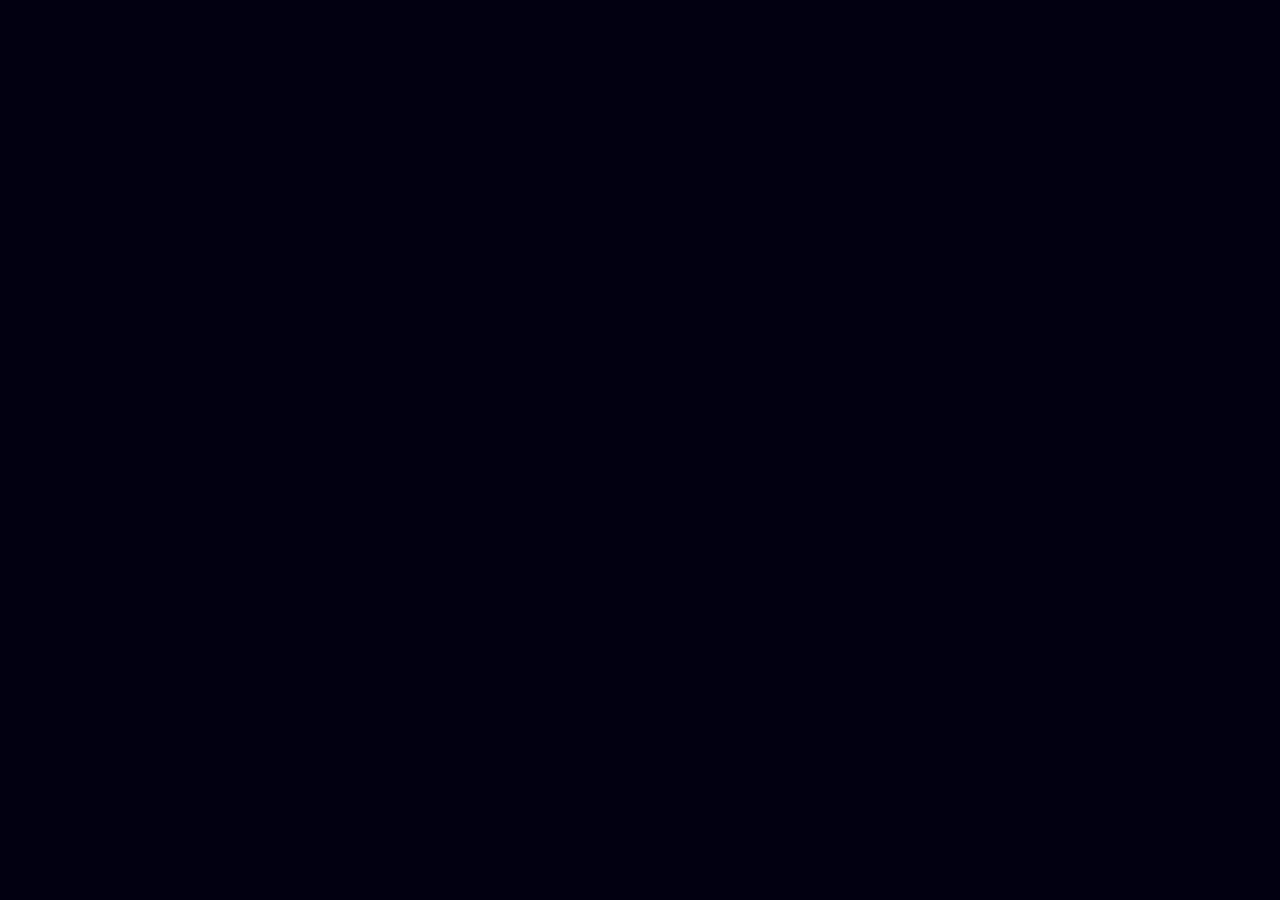
==== index.html @ 48110b93 "update" ====
<!doctype html>
<html lang="ru">
<head>
<meta charset="utf-8" />
<meta name="viewport" content="width=device-width, initial-scale=1" />
<title>NOVA PROTOCOL — Sci-Fi Cinematic</title>
<link rel="preconnect" href="https://fonts.googleapis.com" />
<link rel="preconnect" href="https://fonts.gstatic.com" crossorigin />
<link href="https://fonts.googleapis.com/css2?family=Bebas+Neue&family=Inter:wght@300;400;500;600;700&family=JetBrains+Mono:wght@400;500&display=swap" rel="stylesheet" />
<link rel="stylesheet" href="styles.css" />
</head>
<body>
<div id="root"></div>

<template id="__bundler_thumbnail">
<svg xmlns="http://www.w3.org/2000/svg" viewBox="0 0 200 200">
  <rect width="200" height="200" fill="#0a0e1a"/>
  <circle cx="100" cy="100" r="42" fill="none" stroke="#7dd3fc" stroke-width="2"/>
  <circle cx="100" cy="100" r="28" fill="none" stroke="#7dd3fc" stroke-width="1" opacity="0.6"/>
  <circle cx="100" cy="100" r="6" fill="#7dd3fc"/>
  <text x="100" y="160" text-anchor="middle" fill="#7dd3fc" font-family="monospace" font-size="11" letter-spacing="3">NOVA</text>
</svg>
</template>

<script src="https://unpkg.com/react@18.3.1/umd/react.development.js" integrity="sha384-hD6/rw4ppMLGNu3tX5cjIb+uRZ7UkRJ6BPkLpg4hAu/6onKUg4lLsHAs9EBPT82L" crossorigin="anonymous"></script>
<script src="https://unpkg.com/react-dom@18.3.1/umd/react-dom.development.js" integrity="sha384-u6aeetuaXnQ38mYT8rp6sbXaQe3NL9t+IBXmnYxwkUI2Hw4bsp2Wvmx4yRQF1uAm" crossorigin="anonymous"></script>
<script src="https://unpkg.com/@babel/standalone@7.29.0/babel.min.js" integrity="sha384-m08KidiNqLdpJqLq95G/LEi8Qvjl/xUYll3QILypMoQ65QorJ9Lvtp2RXYGBFj1y" crossorigin="anonymous"></script>

<script type="text/babel" src="tweaks-panel.jsx"></script>
<script type="text/babel" src="app.jsx"></script>
</body>
</html>
---- styles.css ----
/* ==========================================================
   NOVA PROTOCOL — original sci-fi cinematic prototype
   Palette inspired by deep violet cosmos + neon orange accents
   ========================================================== */

:root {
  --bg-0: oklch(0.08 0.06 285);
  --bg-1: oklch(0.13 0.10 280);
  --bg-2: oklch(0.18 0.13 278);
  --violet: oklch(0.55 0.22 290);
  --violet-soft: oklch(0.70 0.17 295);
  --pink: oklch(0.65 0.22 350);
  --orange: oklch(0.74 0.19 55);
  --orange-hot: oklch(0.80 0.20 50);
  --ink: oklch(0.96 0.01 280);
  --ink-dim: oklch(0.78 0.04 285);
  --ink-faint: oklch(0.55 0.06 285);
  --line: oklch(0.30 0.08 285 / 0.6);
  --line-soft: oklch(0.35 0.05 285 / 0.25);

  --font-display: "Bebas Neue", "Oswald", "Impact", sans-serif;
  --font-body: "Inter", "Helvetica Neue", system-ui, sans-serif;
  --font-mono: "JetBrains Mono", "IBM Plex Mono", monospace;

  --spotlight-r: 420px;
  --spotlight-i: 0.55;
  --parallax-i: 1;
  --grain-on: 1;
  --speed: 1;
}

* { box-sizing: border-box; margin: 0; padding: 0; }
html, body {
  background: var(--bg-0);
  color: var(--ink);
  font-family: var(--font-body);
  font-size: 16px;
  line-height: 1.5;
  -webkit-font-smoothing: antialiased;
  overflow-x: hidden;
}
body { cursor: none; }
a { color: inherit; text-decoration: none; }
button { font: inherit; color: inherit; background: none; border: 0; cursor: none; }
img, svg { display: block; max-width: 100%; }

/* selection */
::selection { background: var(--orange); color: var(--bg-0); }

/* scrollbar */
::-webkit-scrollbar { width: 10px; height: 10px; }
::-webkit-scrollbar-track { background: var(--bg-0); }
::-webkit-scrollbar-thumb { background: var(--violet); border-radius: 10px; }

/* ==================== global background ==================== */
.bg-stage {
  position: fixed;
  inset: 0;
  z-index: -2;
  background:
    radial-gradient(ellipse 80% 60% at 70% 10%, oklch(0.30 0.20 290 / 0.55), transparent 60%),
    radial-gradient(ellipse 60% 80% at 10% 90%, oklch(0.30 0.18 320 / 0.45), transparent 60%),
    radial-gradient(ellipse 50% 50% at 50% 50%, oklch(0.20 0.12 285 / 0.6), transparent 70%),
    linear-gradient(180deg, var(--bg-0), oklch(0.05 0.04 280));
}

/* film grain */
.grain {
  position: fixed;
  inset: -50%;
  z-index: 9999;
  pointer-events: none;
  opacity: calc(var(--grain-on) * 0.12);
  mix-blend-mode: overlay;
  background-image: url("data:image/svg+xml;utf8,<svg xmlns='http://www.w3.org/2000/svg' width='200' height='200'><filter id='n'><feTurbulence type='fractalNoise' baseFrequency='0.9' numOctaves='2' stitchTiles='stitch'/><feColorMatrix values='0 0 0 0 1 0 0 0 0 1 0 0 0 0 1 0 0 0 0.6 0'/></filter><rect width='100%' height='100%' filter='url(%23n)'/></svg>");
  animation: grainShift 0.6s steps(5) infinite;
}
@keyframes grainShift {
  0%   { transform: translate(0,    0); }
  20%  { transform: translate(-2%, -3%); }
  40%  { transform: translate(3%,  2%); }
  60%  { transform: translate(-1%, 4%); }
  80%  { transform: translate(2%, -2%); }
  100% { transform: translate(0,    0); }
}

/* cursor spotlight */
.spotlight {
  position: fixed;
  inset: 0;
  z-index: -1;
  pointer-events: none;
  background: radial-gradient(
    var(--spotlight-r) circle at var(--mx, 50%) var(--my, 50%),
    oklch(0.65 0.20 50 / calc(var(--spotlight-i) * 0.18)),
    oklch(0.55 0.22 290 / calc(var(--spotlight-i) * 0.10)) 30%,
    transparent 60%
  );
  transition: background 80ms linear;
}

/* custom cursor */
.cursor {
  position: fixed;
  top: 0; left: 0;
  width: 12px; height: 12px;
  border-radius: 50%;
  background: var(--orange-hot);
  pointer-events: none;
  z-index: 10000;
  transform: translate(-50%, -50%);
  mix-blend-mode: difference;
  transition: width 0.25s ease, height 0.25s ease, background 0.2s;
}
.cursor-ring {
  position: fixed;
  top: 0; left: 0;
  width: 40px; height: 40px;
  border: 1px solid oklch(0.85 0.10 50 / 0.6);
  border-radius: 50%;
  pointer-events: none;
  z-index: 10000;
  transform: translate(-50%, -50%);
  transition: width 0.3s ease, height 0.3s ease, border-color 0.3s;
}
body.cursor-hover .cursor { width: 6px; height: 6px; }
body.cursor-hover .cursor-ring { width: 64px; height: 64px; border-color: var(--orange); }

/* ==================== shared ==================== */
.container { max-width: 1440px; margin: 0 auto; padding: 0 64px; }
@media (max-width: 720px) { .container { padding: 0 24px; } }

.eyebrow {
  font-family: var(--font-mono);
  font-size: 12px;
  letter-spacing: 0.18em;
  text-transform: uppercase;
  color: var(--orange);
  display: inline-flex;
  align-items: center;
  gap: 12px;
}
.eyebrow::before {
  content: "";
  width: 32px; height: 1px;
  background: var(--orange);
}

.display {
  font-family: var(--font-display);
  font-weight: 400;
  letter-spacing: 0.01em;
  line-height: 0.92;
  text-transform: uppercase;
}

/* ==================== nav ==================== */
.nav {
  position: fixed;
  top: 0; left: 0; right: 0;
  z-index: 100;
  padding: 24px 64px;
  display: flex;
  justify-content: space-between;
  align-items: center;
  mix-blend-mode: difference;
  color: white;
}
.nav-logo {
  font-family: var(--font-display);
  font-size: 24px;
  letter-spacing: 0.15em;
  display: flex;
  align-items: center;
  gap: 10px;
}
.nav-logo .dot {
  width: 8px; height: 8px;
  border-radius: 50%;
  background: var(--orange-hot);
  box-shadow: 0 0 12px var(--orange-hot);
  animation: pulse 1.6s ease-in-out infinite;
}
@keyframes pulse {
  0%, 100% { transform: scale(1); opacity: 1; }
  50% { transform: scale(1.4); opacity: 0.6; }
}
.nav-links {
  display: flex;
  gap: 36px;
  font-family: var(--font-mono);
  font-size: 12px;
  letter-spacing: 0.15em;
  text-transform: uppercase;
}
.nav-links a {
  position: relative;
  padding: 6px 0;
}
.nav-links a::after {
  content: "";
  position: absolute;
  left: 0; bottom: 0;
  width: 0; height: 1px;
  background: white;
  transition: width 0.3s;
}
.nav-links a:hover::after { width: 100%; }
.nav-cta {
  font-family: var(--font-mono);
  font-size: 12px;
  letter-spacing: 0.15em;
  text-transform: uppercase;
  padding: 10px 18px;
  border: 1px solid currentColor;
  border-radius: 999px;
}

/* ==================== buttons ==================== */
.btn {
  display: inline-flex;
  align-items: center;
  gap: 14px;
  font-family: var(--font-mono);
  font-size: 13px;
  letter-spacing: 0.18em;
  text-transform: uppercase;
  padding: 18px 28px;
  border-radius: 999px;
  position: relative;
  overflow: hidden;
  transition: transform 0.15s ease, color 0.3s;
  will-change: transform;
}
.btn-primary {
  background: var(--orange);
  color: var(--bg-0);
  font-weight: 700;
  box-shadow: 0 0 0 1px var(--orange-hot), 0 16px 60px -10px oklch(0.74 0.19 55 / 0.6);
}
.btn-primary:hover { background: var(--orange-hot); }
.btn-ghost {
  border: 1px solid var(--line);
  color: var(--ink);
}
.btn-ghost:hover { border-color: var(--ink); }
.btn .arrow { transition: transform 0.3s; }
.btn:hover .arrow { transform: translateX(4px); }

/* ==================== hero ==================== */
.hero {
  position: relative;
  min-height: 100vh;
  display: flex;
  align-items: center;
  padding: 120px 64px 64px;
  overflow: hidden;
}
.hero-grid {
  position: absolute;
  inset: 0;
  background-image:
    linear-gradient(var(--line-soft) 1px, transparent 1px),
    linear-gradient(90deg, var(--line-soft) 1px, transparent 1px);
  background-size: 80px 80px;
  mask-image: radial-gradient(ellipse 80% 60% at 50% 50%, black, transparent 75%);
  opacity: 0.6;
}
.hero-orb {
  position: absolute;
  width: 720px; height: 720px;
  right: -120px; top: 50%;
  transform: translateY(-50%);
  border-radius: 50%;
  background:
    radial-gradient(circle at 35% 30%, oklch(0.85 0.18 55 / 0.95), oklch(0.55 0.22 290 / 0.7) 35%, oklch(0.20 0.15 285 / 0.9) 70%, transparent 100%);
  filter: blur(2px);
  box-shadow:
    0 0 200px 40px oklch(0.55 0.22 290 / 0.4),
    inset -40px -40px 120px oklch(0.10 0.10 280 / 0.7);
  will-change: transform;
}
.hero-orb-ring {
  position: absolute;
  width: 920px; height: 920px;
  right: -220px; top: 50%;
  transform: translateY(-50%) rotate(-15deg);
  border: 1px dashed oklch(0.85 0.18 55 / 0.3);
  border-radius: 50%;
  animation: rotateRing 60s linear infinite;
}
.hero-orb-ring::after {
  content: "";
  position: absolute;
  width: 16px; height: 16px;
  border-radius: 50%;
  background: var(--orange-hot);
  box-shadow: 0 0 24px var(--orange-hot);
  top: -8px; left: 50%;
}
@keyframes rotateRing {
  to { transform: translateY(-50%) rotate(345deg); }
}

.hero-content {
  position: relative;
  z-index: 2;
  max-width: 920px;
}
.hero-meta {
  display: flex;
  gap: 32px;
  font-family: var(--font-mono);
  font-size: 12px;
  letter-spacing: 0.15em;
  text-transform: uppercase;
  color: var(--ink-dim);
  margin-bottom: 32px;
}
.hero-meta span { display: flex; align-items: center; gap: 10px; }
.hero-meta span::before {
  content: "";
  width: 6px; height: 6px;
  background: var(--orange);
  border-radius: 50%;
}
.hero-title {
  font-size: clamp(80px, 14vw, 220px);
  margin-bottom: 32px;
}
.hero-title .line { overflow: hidden; display: block; }
.hero-title .line span { display: inline-block; }
.hero-title .stroke {
  -webkit-text-stroke: 2px var(--ink);
  color: transparent;
}
.hero-sub {
  display: flex;
  justify-content: space-between;
  align-items: flex-end;
  gap: 48px;
  margin-top: 64px;
  flex-wrap: wrap;
}
.hero-sub p {
  max-width: 420px;
  color: var(--ink-dim);
  font-size: 17px;
  line-height: 1.6;
}
.hero-actions { display: flex; gap: 16px; align-items: center; }

.hero-bottom {
  position: absolute;
  left: 64px; right: 64px; bottom: 32px;
  display: flex;
  justify-content: space-between;
  align-items: center;
  font-family: var(--font-mono);
  font-size: 11px;
  letter-spacing: 0.18em;
  text-transform: uppercase;
  color: var(--ink-faint);
}
.scroll-cue { display: flex; align-items: center; gap: 12px; }
.scroll-cue .line {
  width: 60px; height: 1px; background: var(--ink-faint);
  position: relative; overflow: hidden;
}
.scroll-cue .line::after {
  content: "";
  position: absolute;
  top: 0; left: -30%;
  width: 30%; height: 100%;
  background: var(--orange);
  animation: scroller 2s ease-in-out infinite;
}
@keyframes scroller {
  0% { left: -30%; }
  100% { left: 100%; }
}

/* lens flare */
.flare {
  position: absolute;
  pointer-events: none;
  border-radius: 50%;
  filter: blur(40px);
  mix-blend-mode: screen;
}

/* ==================== marquee ==================== */
.marquee {
  position: relative;
  padding: 24px 0;
  border-top: 1px solid var(--line);
  border-bottom: 1px solid var(--line);
  background: var(--bg-1);
  overflow: hidden;
}
.marquee-track {
  display: flex;
  gap: 48px;
  font-family: var(--font-display);
  font-size: 64px;
  text-transform: uppercase;
  white-space: nowrap;
  animation: marquee 40s linear infinite;
}
.marquee-track span { display: inline-flex; align-items: center; gap: 48px; }
.marquee-track span::after {
  content: "✦";
  color: var(--orange);
  font-size: 32px;
}
@keyframes marquee {
  to { transform: translateX(-50%); }
}

/* ==================== sticky synopsis ==================== */
.sticky-section {
  position: relative;
  padding: 160px 0;
}
.sticky-grid {
  display: grid;
  grid-template-columns: 1fr 1fr;
  gap: 80px;
  align-items: start;
}
@media (max-width: 960px) { .sticky-grid { grid-template-columns: 1fr; } }
.sticky-left {
  position: sticky;
  top: 120px;
}
.sticky-eyebrow {
  margin-bottom: 32px;
}
.sticky-title {
  font-size: clamp(48px, 6vw, 96px);
  margin-bottom: 32px;
}
.sticky-meta {
  display: flex;
  flex-direction: column;
  gap: 20px;
  margin-top: 48px;
  padding-top: 32px;
  border-top: 1px solid var(--line);
  font-family: var(--font-mono);
  font-size: 12px;
  letter-spacing: 0.1em;
  text-transform: uppercase;
}
.sticky-meta-row {
  display: flex;
  justify-content: space-between;
  color: var(--ink-dim);
}
.sticky-meta-row strong { color: var(--ink); font-weight: 500; }

.sticky-right { display: flex; flex-direction: column; gap: 80px; }
.sticky-card {
  position: relative;
  padding: 40px;
  border: 1px solid var(--line);
  border-radius: 24px;
  background: oklch(0.13 0.10 280 / 0.6);
  backdrop-filter: blur(10px);
  transition: transform 0.4s, border-color 0.4s, background 0.4s;
}
.sticky-card:hover {
  transform: translateY(-6px);
  border-color: var(--orange);
  background: oklch(0.18 0.14 280 / 0.7);
}
.sticky-card .num {
  font-family: var(--font-mono);
  font-size: 12px;
  color: var(--orange);
  letter-spacing: 0.15em;
}
.sticky-card h3 {
  font-family: var(--font-display);
  font-size: 40px;
  margin: 16px 0 12px;
  letter-spacing: 0.02em;
}
.sticky-card p { color: var(--ink-dim); font-size: 15px; }
.sticky-card .placeholder {
  margin-top: 24px;
  height: 220px;
  border-radius: 16px;
  background:
    repeating-linear-gradient(45deg, var(--line) 0 1px, transparent 1px 12px),
    linear-gradient(180deg, oklch(0.20 0.13 280), oklch(0.10 0.08 280));
  display: flex;
  align-items: center;
  justify-content: center;
  font-family: var(--font-mono);
  font-size: 11px;
  letter-spacing: 0.2em;
  text-transform: uppercase;
  color: var(--ink-faint);
  position: relative;
  overflow: hidden;
}
.sticky-card .placeholder::after {
  content: "";
  position: absolute;
  inset: -50%;
  background: radial-gradient(circle, oklch(0.65 0.22 290 / 0.3), transparent 60%);
  animation: drift 8s ease-in-out infinite alternate;
}
@keyframes drift {
  0% { transform: translate(-10%, 0); }
  100% { transform: translate(10%, -10%); }
}

/* ==================== horizontal scroll cast ==================== */
.cast {
  position: relative;
  padding: 160px 0 0;
}
.cast-head {
  display: flex;
  justify-content: space-between;
  align-items: flex-end;
  margin-bottom: 80px;
}
.cast-head h2 {
  font-size: clamp(56px, 8vw, 140px);
}
.cast-track {
  display: flex;
  gap: 32px;
  padding: 0 64px 80px;
  overflow-x: auto;
  scroll-snap-type: x mandatory;
  scrollbar-width: none;
}
.cast-track::-webkit-scrollbar { display: none; }
.cast-card {
  flex: 0 0 380px;
  scroll-snap-align: start;
  position: relative;
  border-radius: 20px;
  overflow: hidden;
  background: var(--bg-1);
  border: 1px solid var(--line);
  transition: transform 0.4s, border-color 0.4s;
}
.cast-card:hover { transform: translateY(-8px); border-color: var(--orange); }
.cast-img {
  height: 480px;
  position: relative;
  background:
    repeating-linear-gradient(135deg, oklch(0.20 0.10 280) 0 2px, transparent 2px 14px),
    linear-gradient(180deg, oklch(0.30 0.18 290), oklch(0.10 0.08 280));
  display: flex;
  align-items: flex-end;
  justify-content: flex-start;
  padding: 24px;
  overflow: hidden;
}
.cast-img::before {
  content: attr(data-tag);
  font-family: var(--font-mono);
  font-size: 10px;
  letter-spacing: 0.2em;
  text-transform: uppercase;
  color: var(--ink-faint);
  position: absolute;
  top: 24px; left: 24px;
}
.cast-img::after {
  content: "";
  position: absolute;
  inset: 0;
  background: radial-gradient(circle at 50% 30%, oklch(0.85 0.18 55 / 0.4), transparent 60%);
  opacity: 0;
  transition: opacity 0.4s;
}
.cast-card:hover .cast-img::after { opacity: 1; }
.cast-info {
  padding: 28px;
  display: flex;
  flex-direction: column;
  gap: 6px;
}
.cast-info .role {
  font-family: var(--font-mono);
  font-size: 11px;
  letter-spacing: 0.15em;
  text-transform: uppercase;
  color: var(--orange);
}
.cast-info .name {
  font-family: var(--font-display);
  font-size: 32px;
  letter-spacing: 0.02em;
}
.cast-info .actor { color: var(--ink-dim); font-size: 14px; }

/* ==================== timeline (parallax act) ==================== */
.timeline {
  position: relative;
  padding: 200px 0;
  overflow: hidden;
}
.timeline-bg {
  position: absolute;
  inset: 0;
  background:
    radial-gradient(ellipse 50% 40% at 70% 30%, oklch(0.55 0.22 290 / 0.4), transparent 60%),
    radial-gradient(ellipse 40% 30% at 20% 80%, oklch(0.74 0.19 55 / 0.25), transparent 60%);
}
.timeline-numbers {
  position: absolute;
  font-family: var(--font-display);
  font-size: clamp(180px, 30vw, 480px);
  letter-spacing: -0.02em;
  color: transparent;
  -webkit-text-stroke: 1px oklch(0.55 0.22 290 / 0.3);
  pointer-events: none;
  will-change: transform;
}
.timeline-numbers.left { top: 80px; left: -40px; }
.timeline-numbers.right { bottom: 80px; right: -40px; }
.timeline-list {
  position: relative;
  z-index: 2;
  display: flex;
  flex-direction: column;
  gap: 0;
}
.timeline-item {
  position: relative;
  padding: 48px 0;
  border-top: 1px solid var(--line);
  display: grid;
  grid-template-columns: 120px 1fr 1fr 80px;
  gap: 32px;
  align-items: center;
  transition: padding-left 0.4s, background 0.4s;
}
.timeline-item:last-child { border-bottom: 1px solid var(--line); }
.timeline-item:hover {
  padding-left: 32px;
  background: linear-gradient(90deg, oklch(0.74 0.19 55 / 0.08), transparent 70%);
}
.timeline-item .t-num {
  font-family: var(--font-mono);
  font-size: 14px;
  color: var(--orange);
  letter-spacing: 0.15em;
}
.timeline-item .t-title {
  font-family: var(--font-display);
  font-size: 56px;
  letter-spacing: 0.01em;
  transition: color 0.4s;
}
.timeline-item:hover .t-title { color: var(--orange); }
.timeline-item .t-desc { color: var(--ink-dim); font-size: 15px; max-width: 320px; }
.timeline-item .t-arrow {
  justify-self: end;
  width: 48px; height: 48px;
  border-radius: 50%;
  border: 1px solid var(--line);
  display: flex; align-items: center; justify-content: center;
  transition: background 0.3s, border-color 0.3s, transform 0.3s;
}
.timeline-item:hover .t-arrow {
  background: var(--orange);
  border-color: var(--orange);
  color: var(--bg-0);
  transform: rotate(-45deg);
}

/* ==================== gallery (pinned) ==================== */
.gallery {
  position: relative;
  padding: 160px 0;
}
.gallery-head {
  display: flex;
  justify-content: space-between;
  align-items: flex-end;
  margin-bottom: 64px;
  gap: 48px;
}
.gallery-head h2 { font-size: clamp(56px, 8vw, 120px); max-width: 800px; }
.gallery-grid {
  display: grid;
  grid-template-columns: repeat(12, 1fr);
  gap: 16px;
  height: 720px;
}
.gallery-tile {
  position: relative;
  border-radius: 16px;
  overflow: hidden;
  border: 1px solid var(--line);
  background:
    repeating-linear-gradient(45deg, oklch(0.20 0.10 280) 0 1px, transparent 1px 12px),
    linear-gradient(135deg, oklch(0.30 0.18 290), oklch(0.10 0.08 280));
  transition: transform 0.5s, border-color 0.4s;
  cursor: none;
}
.gallery-tile:hover { transform: scale(1.02); border-color: var(--orange); }
.gallery-tile::before {
  content: attr(data-label);
  position: absolute;
  bottom: 24px; left: 24px;
  font-family: var(--font-mono);
  font-size: 11px;
  letter-spacing: 0.2em;
  text-transform: uppercase;
  color: var(--ink-dim);
  z-index: 2;
}
.gallery-tile::after {
  content: attr(data-num);
  position: absolute;
  top: 24px; right: 24px;
  font-family: var(--font-mono);
  font-size: 11px;
  color: var(--orange);
}
.tile-glow {
  position: absolute;
  inset: 0;
  background: radial-gradient(circle at var(--gx, 50%) var(--gy, 50%), oklch(0.85 0.18 55 / 0.4), transparent 50%);
  opacity: 0;
  transition: opacity 0.3s;
}
.gallery-tile:hover .tile-glow { opacity: 1; }

.t-1 { grid-column: span 5; grid-row: span 2; }
.t-2 { grid-column: span 4; grid-row: span 1; }
.t-3 { grid-column: span 3; grid-row: span 1; }
.t-4 { grid-column: span 4; grid-row: span 1; }
.t-5 { grid-column: span 3; grid-row: span 1; }

/* ==================== booking ==================== */
.booking {
  position: relative;
  padding: 160px 0;
  background: linear-gradient(180deg, transparent, oklch(0.10 0.08 280));
}
.booking-card {
  position: relative;
  display: grid;
  grid-template-columns: 0.9fr 1.1fr;
  gap: 0;
  border: 1px solid var(--line);
  border-radius: 28px;
  overflow: hidden;
  background: oklch(0.10 0.08 280 / 0.6);
  backdrop-filter: blur(20px);
}
@media (max-width: 960px) { .booking-card { grid-template-columns: 1fr; } }
.booking-art {
  position: relative;
  padding: 56px;
  background:
    radial-gradient(circle at 30% 30%, oklch(0.85 0.18 55 / 0.4), transparent 50%),
    radial-gradient(circle at 70% 70%, oklch(0.55 0.22 290 / 0.5), transparent 50%),
    linear-gradient(135deg, oklch(0.20 0.13 280), oklch(0.08 0.06 285));
  min-height: 520px;
  display: flex;
  flex-direction: column;
  justify-content: space-between;
}
.booking-art h3 {
  font-family: var(--font-display);
  font-size: 64px;
  letter-spacing: 0.02em;
  line-height: 0.95;
}
.booking-stats {
  display: grid;
  grid-template-columns: 1fr 1fr;
  gap: 24px;
  margin-top: 32px;
  padding-top: 32px;
  border-top: 1px solid var(--line);
}
.booking-stats .s {
  font-family: var(--font-mono);
  font-size: 11px;
  letter-spacing: 0.15em;
  text-transform: uppercase;
  color: var(--ink-faint);
}
.booking-stats .s strong {
  display: block;
  font-family: var(--font-display);
  font-size: 32px;
  color: var(--ink);
  margin-top: 4px;
  letter-spacing: 0.02em;
}

.booking-form {
  padding: 56px;
  display: flex;
  flex-direction: column;
  gap: 32px;
}
.steps {
  display: flex;
  gap: 8px;
  font-family: var(--font-mono);
  font-size: 11px;
  letter-spacing: 0.15em;
  text-transform: uppercase;
}
.step {
  flex: 1;
  padding: 10px 12px;
  border: 1px solid var(--line);
  border-radius: 999px;
  text-align: center;
  color: var(--ink-faint);
  transition: all 0.3s;
}
.step.active { color: var(--bg-0); background: var(--orange); border-color: var(--orange); }
.step.done { color: var(--ink); border-color: var(--orange); }

.field { display: flex; flex-direction: column; gap: 8px; }
.field label {
  font-family: var(--font-mono);
  font-size: 11px;
  letter-spacing: 0.15em;
  text-transform: uppercase;
  color: var(--ink-dim);
}
.field input, .field select {
  background: oklch(0.13 0.10 280 / 0.4);
  border: 1px solid var(--line);
  border-radius: 12px;
  padding: 16px 18px;
  color: var(--ink);
  font: inherit;
  font-size: 15px;
  transition: border-color 0.2s, background 0.2s;
}
.field input:focus, .field select:focus {
  outline: none;
  border-color: var(--orange);
  background: oklch(0.16 0.12 280 / 0.6);
}
.field-row { display: grid; grid-template-columns: 1fr 1fr; gap: 16px; }

.seat-grid {
  display: grid;
  grid-template-columns: repeat(8, 1fr);
  gap: 8px;
}
.seat {
  aspect-ratio: 1;
  border-radius: 6px;
  background: oklch(0.20 0.10 280);
  border: 1px solid var(--line);
  font-size: 10px;
  color: var(--ink-faint);
  font-family: var(--font-mono);
  display: flex; align-items: center; justify-content: center;
  transition: all 0.2s;
}
.seat:hover:not(.taken) { background: oklch(0.30 0.15 290); border-color: var(--orange); }
.seat.selected { background: var(--orange); color: var(--bg-0); border-color: var(--orange); }
.seat.taken { background: oklch(0.10 0.05 280); opacity: 0.4; cursor: not-allowed; }
.screen-arc {
  height: 24px;
  margin-bottom: 16px;
  background: linear-gradient(180deg, var(--orange), transparent);
  border-radius: 100% 100% 0 0 / 100% 100% 0 0;
  position: relative;
}
.screen-arc::after {
  content: "SCREEN";
  position: absolute;
  top: -16px; left: 50%;
  transform: translateX(-50%);
  font-family: var(--font-mono);
  font-size: 10px;
  letter-spacing: 0.3em;
  color: var(--ink-faint);
}

.summary { display: flex; flex-direction: column; gap: 12px; }
.summary-row {
  display: flex;
  justify-content: space-between;
  padding: 12px 0;
  border-bottom: 1px dashed var(--line-soft);
  font-size: 14px;
}
.summary-row .k { color: var(--ink-dim); }
.summary-row.total {
  border-bottom: 0;
  padding-top: 16px;
  font-family: var(--font-display);
  font-size: 32px;
}
.summary-row.total .v { color: var(--orange); }

.form-actions { display: flex; gap: 12px; justify-content: space-between; align-items: center; }

/* ==================== modal ==================== */
.modal-bg {
  position: fixed;
  inset: 0;
  z-index: 200;
  background: oklch(0.05 0.04 280 / 0.85);
  backdrop-filter: blur(20px);
  display: flex;
  align-items: center;
  justify-content: center;
  opacity: 0;
  pointer-events: none;
  transition: opacity 0.3s;
}
.modal-bg.open { opacity: 1; pointer-events: auto; }
.modal {
  width: min(900px, 92vw);
  aspect-ratio: 16 / 9;
  border-radius: 20px;
  background: oklch(0.10 0.08 280);
  border: 1px solid var(--line);
  position: relative;
  transform: scale(0.95);
  transition: transform 0.4s;
  overflow: hidden;
}
.modal-bg.open .modal { transform: scale(1); }
.modal-art {
  position: absolute; inset: 0;
  background:
    radial-gradient(circle at 30% 40%, oklch(0.85 0.18 55 / 0.5), transparent 60%),
    radial-gradient(circle at 70% 60%, oklch(0.55 0.22 290 / 0.6), transparent 60%),
    linear-gradient(135deg, oklch(0.18 0.13 285), oklch(0.05 0.04 280));
}
.modal-play {
  position: absolute;
  top: 50%; left: 50%;
  transform: translate(-50%, -50%);
  width: 120px; height: 120px;
  border-radius: 50%;
  background: var(--orange);
  display: flex; align-items: center; justify-content: center;
  box-shadow: 0 0 80px var(--orange);
  animation: pulseRing 2s ease-out infinite;
}
@keyframes pulseRing {
  0%, 100% { box-shadow: 0 0 0 0 oklch(0.74 0.19 55 / 0.6), 0 0 80px var(--orange); }
  50% { box-shadow: 0 0 0 40px oklch(0.74 0.19 55 / 0), 0 0 80px var(--orange); }
}
.modal-close {
  position: absolute;
  top: 24px; right: 24px;
  width: 48px; height: 48px;
  border-radius: 50%;
  border: 1px solid var(--line);
  background: oklch(0.05 0.04 280 / 0.7);
  display: flex; align-items: center; justify-content: center;
  transition: all 0.3s;
}
.modal-close:hover { background: var(--orange); border-color: var(--orange); color: var(--bg-0); }

/* ==================== footer ==================== */
.footer {
  position: relative;
  padding: 120px 0 48px;
  border-top: 1px solid var(--line);
  overflow: hidden;
}
.footer-huge {
  font-family: var(--font-display);
  font-size: clamp(120px, 18vw, 320px);
  line-height: 0.9;
  letter-spacing: -0.01em;
  -webkit-text-stroke: 1px var(--violet);
  color: transparent;
  text-align: center;
  margin-bottom: 80px;
  opacity: 0.7;
}
.footer-grid {
  display: grid;
  grid-template-columns: 2fr 1fr 1fr 1fr;
  gap: 48px;
  margin-bottom: 80px;
}
.footer-grid h4 {
  font-family: var(--font-mono);
  font-size: 11px;
  letter-spacing: 0.2em;
  text-transform: uppercase;
  color: var(--ink-faint);
  margin-bottom: 16px;
}
.footer-grid ul { list-style: none; display: flex; flex-direction: column; gap: 8px; }
.footer-grid a { color: var(--ink-dim); transition: color 0.2s; }
.footer-grid a:hover { color: var(--orange); }
.footer-bottom {
  display: flex;
  justify-content: space-between;
  padding-top: 32px;
  border-top: 1px solid var(--line);
  font-family: var(--font-mono);
  font-size: 11px;
  letter-spacing: 0.15em;
  text-transform: uppercase;
  color: var(--ink-faint);
}

/* reveal */
.reveal { opacity: 0; transform: translateY(40px); transition: opacity 0.8s, transform 0.8s; }
.reveal.in { opacity: 1; transform: translateY(0); }
.word {
  display: inline-block;
  opacity: 0;
  transform: translateY(100%);
  transition: opacity 0.6s, transform 0.6s;
}
.word.in { opacity: 1; transform: translateY(0); }

/* media tweak */
@media (max-width: 720px) {
  .hero { padding: 100px 24px 48px; }
  .nav { padding: 16px 24px; }
  .nav-links { display: none; }
  .hero-bottom { left: 24px; right: 24px; }
  .timeline-item { grid-template-columns: 1fr; gap: 12px; padding: 32px 0; }
  .timeline-item .t-arrow { display: none; }
  .timeline-item .t-title { font-size: 36px; }
  .gallery-grid { height: auto; grid-template-columns: 1fr; }
  .gallery-tile { height: 240px; grid-column: span 1 !important; grid-row: span 1 !important; }
  .booking-form, .booking-art { padding: 32px; }
  .footer-grid { grid-template-columns: 1fr 1fr; }
}
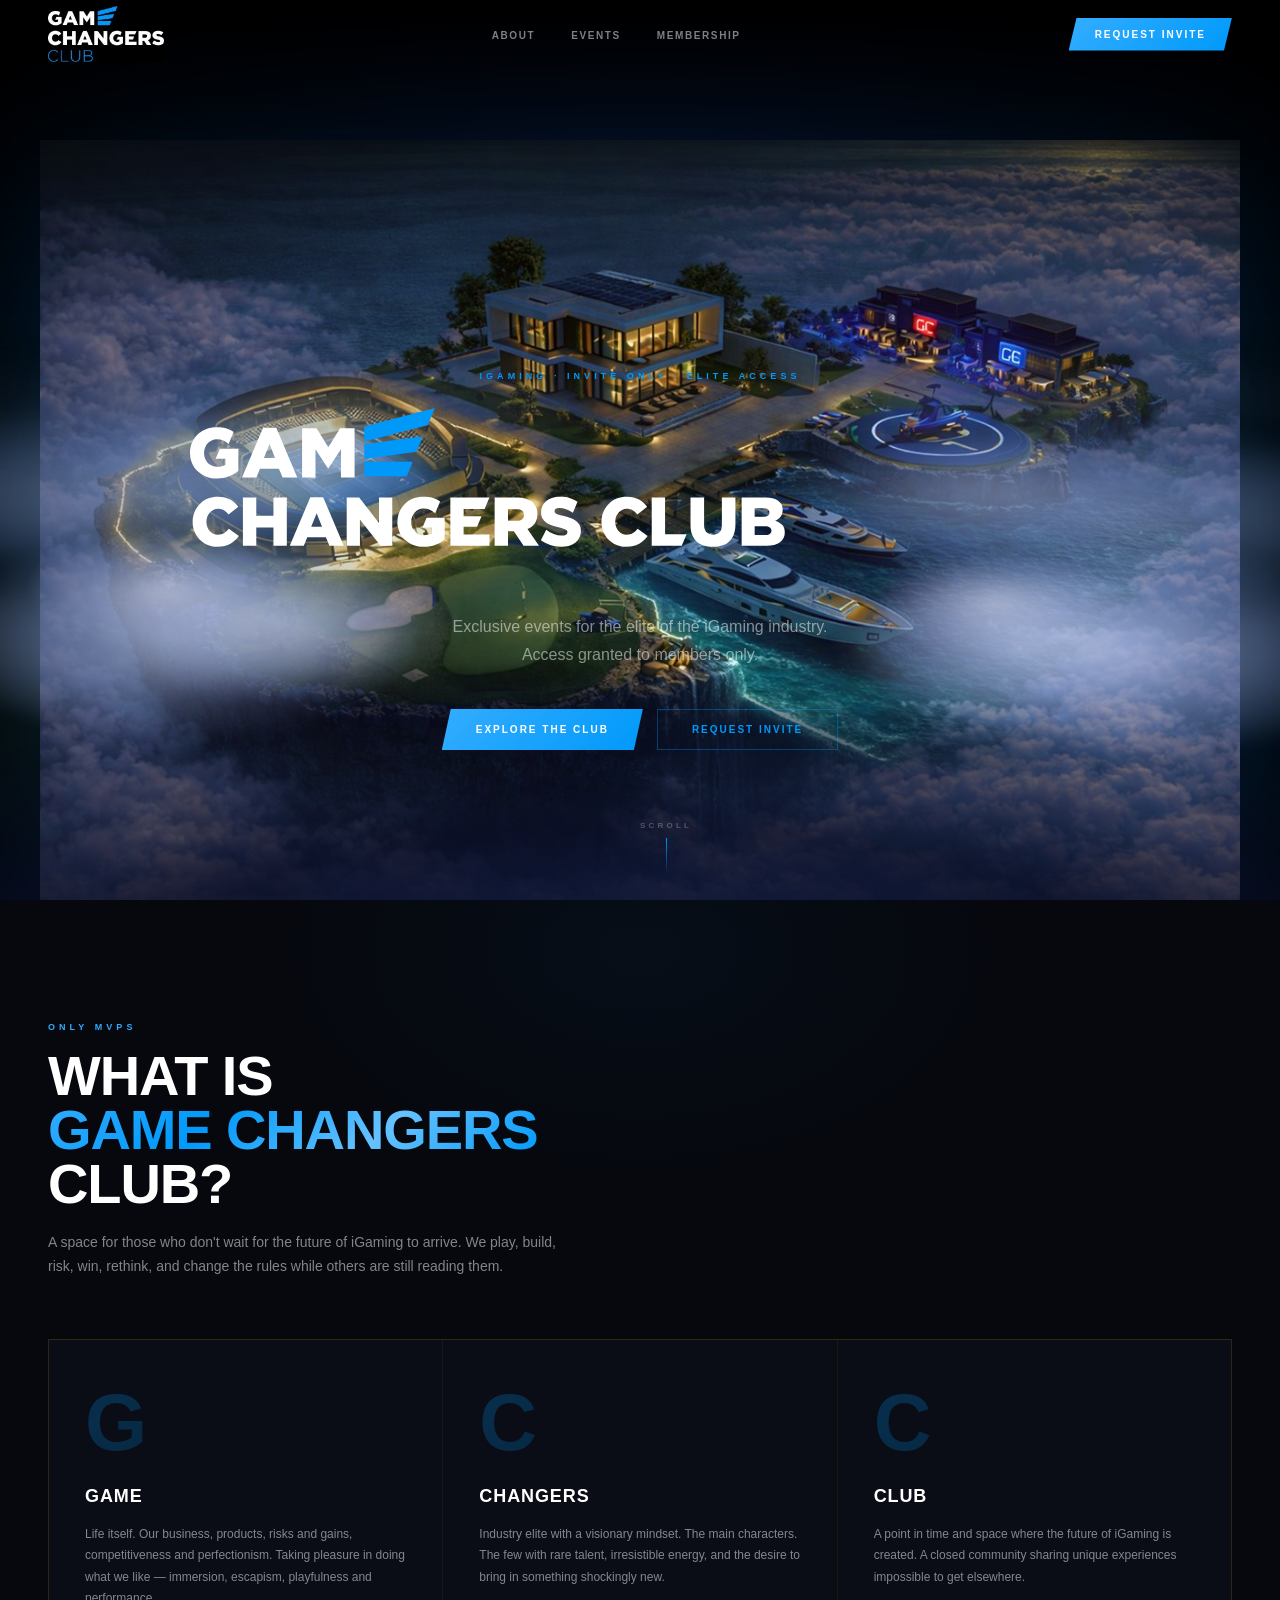
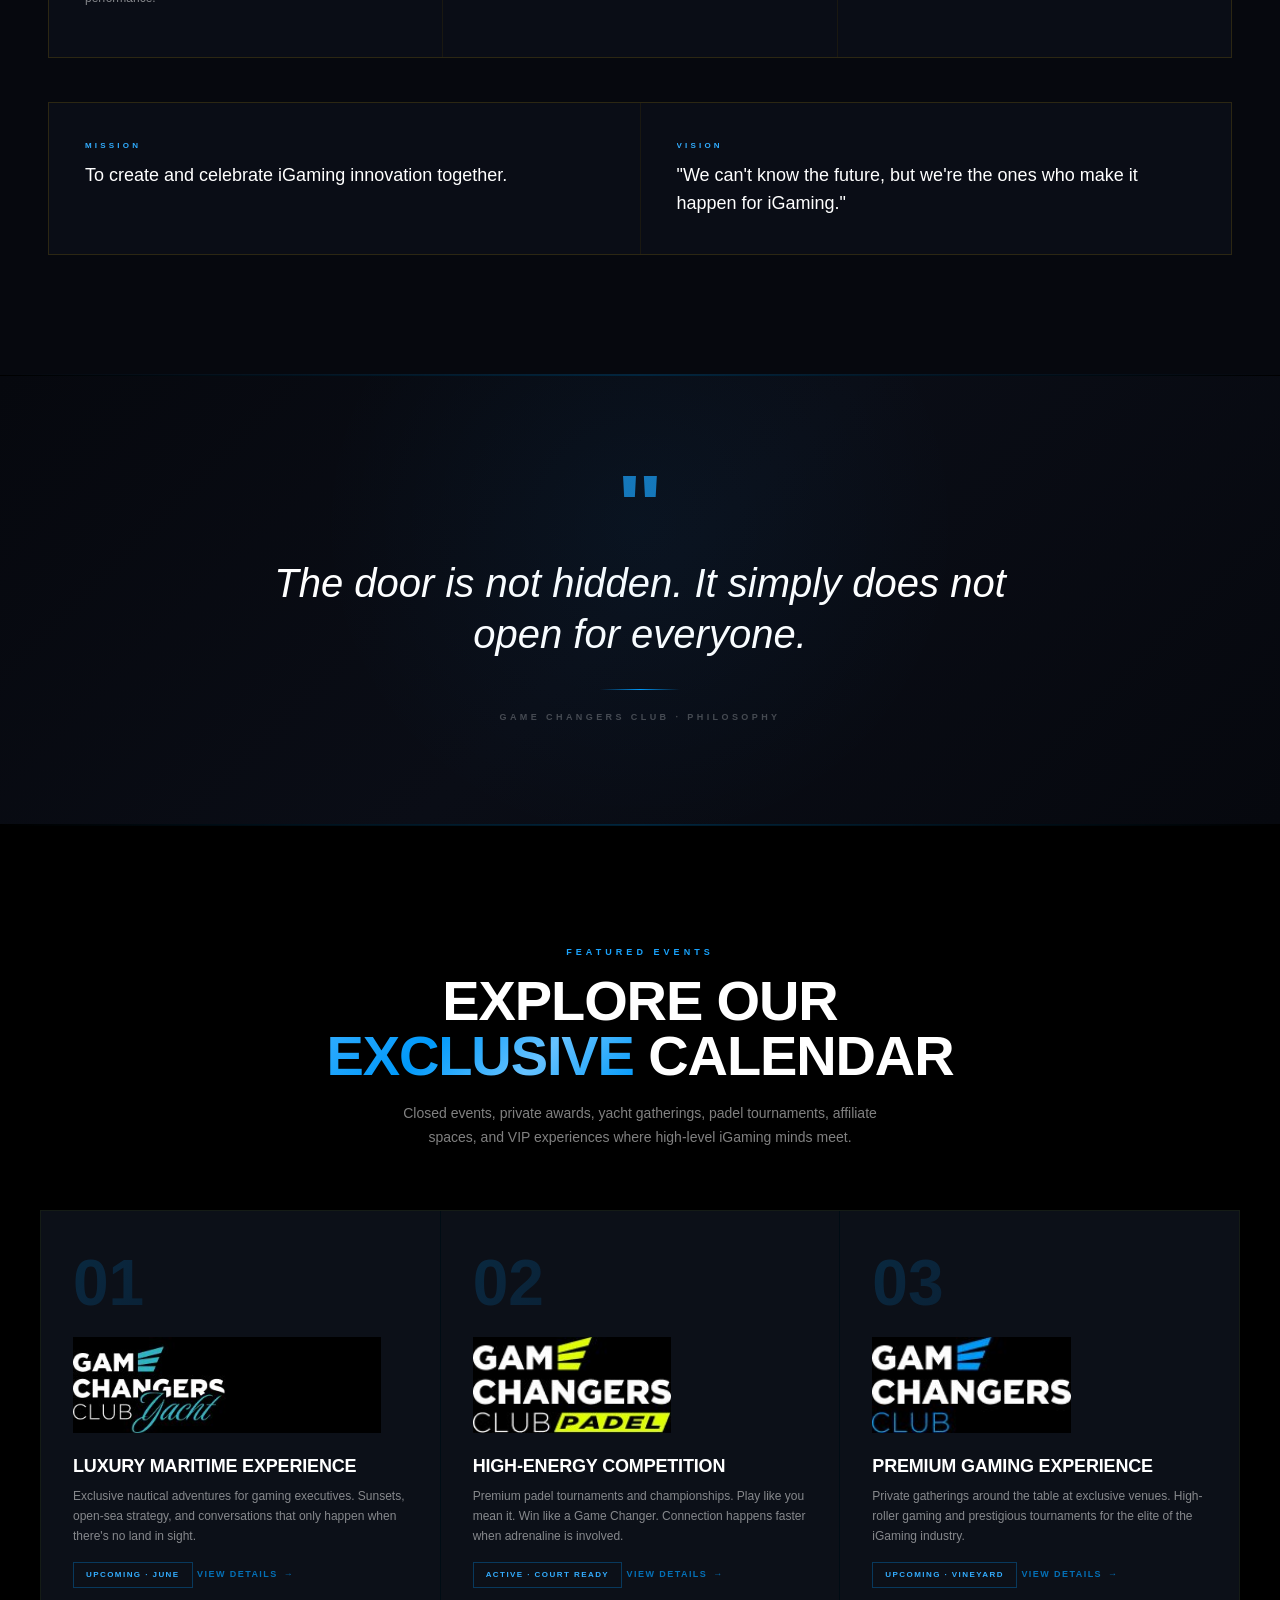
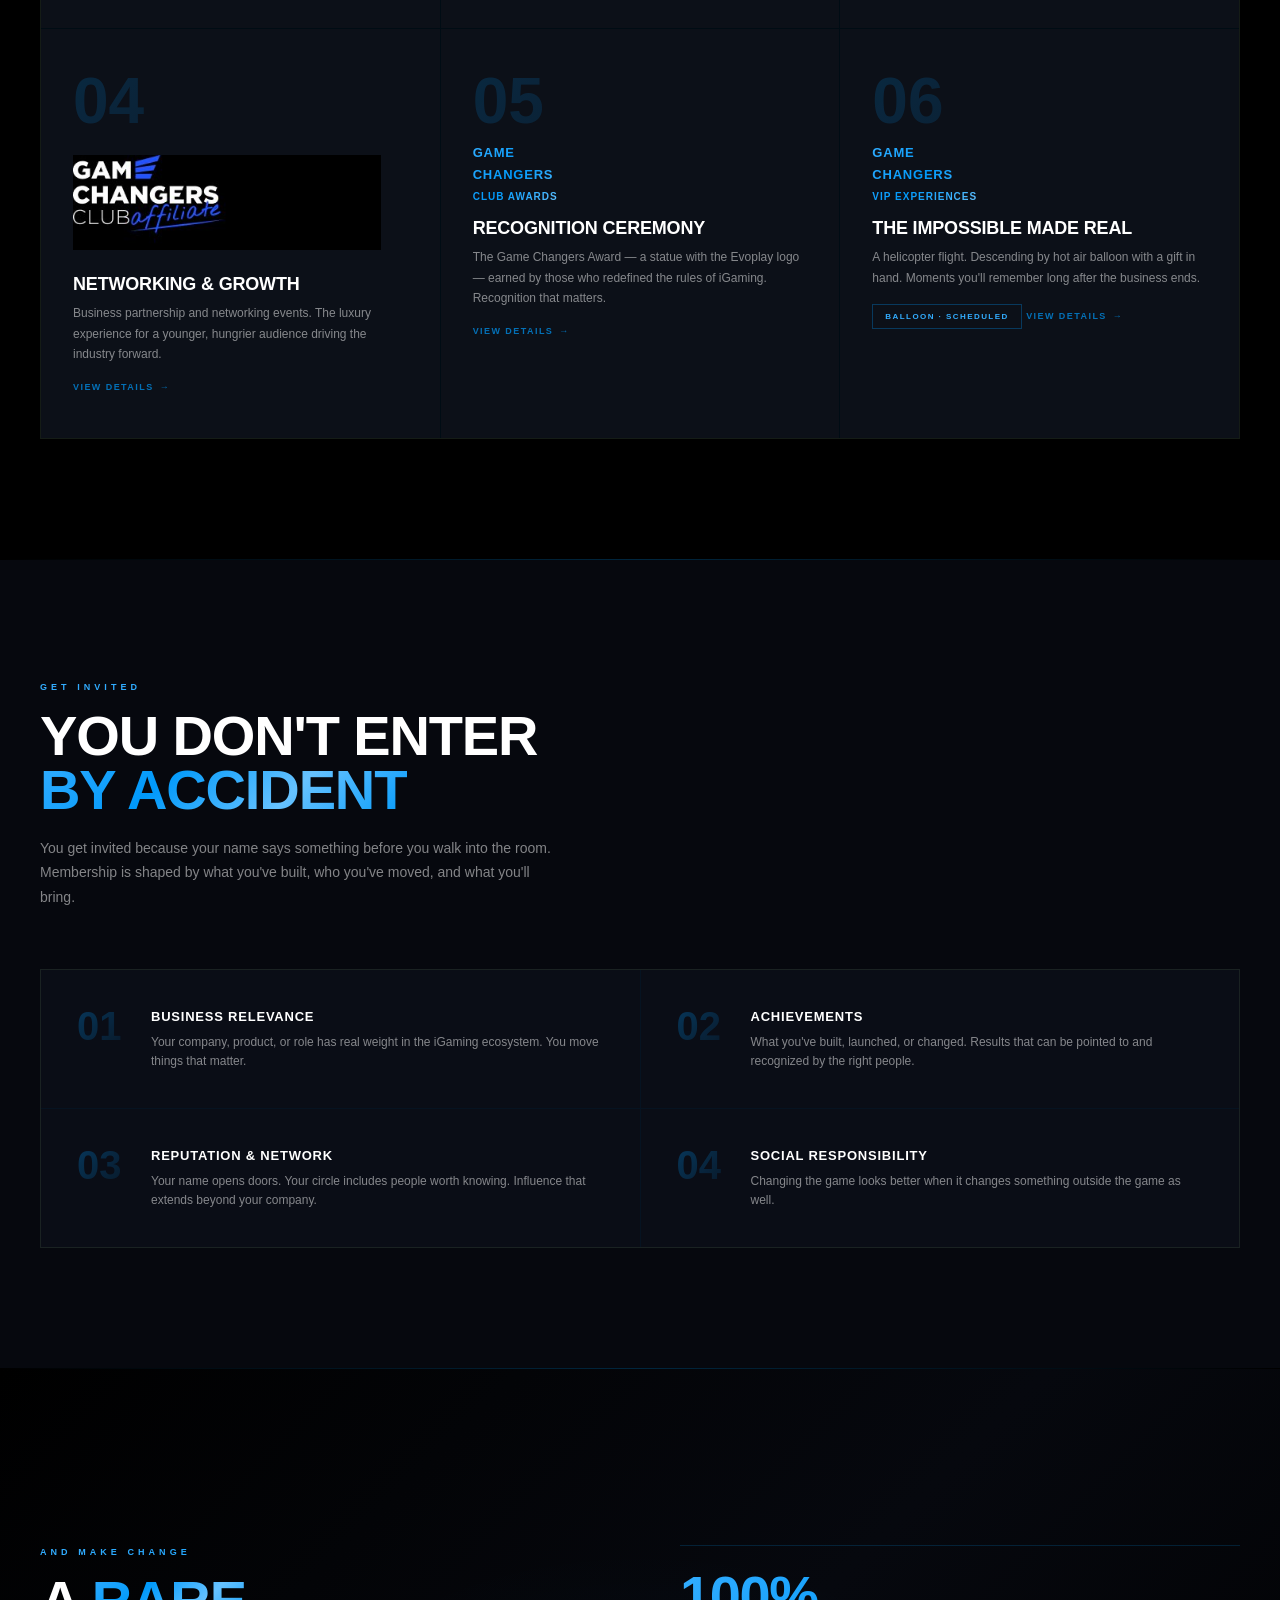
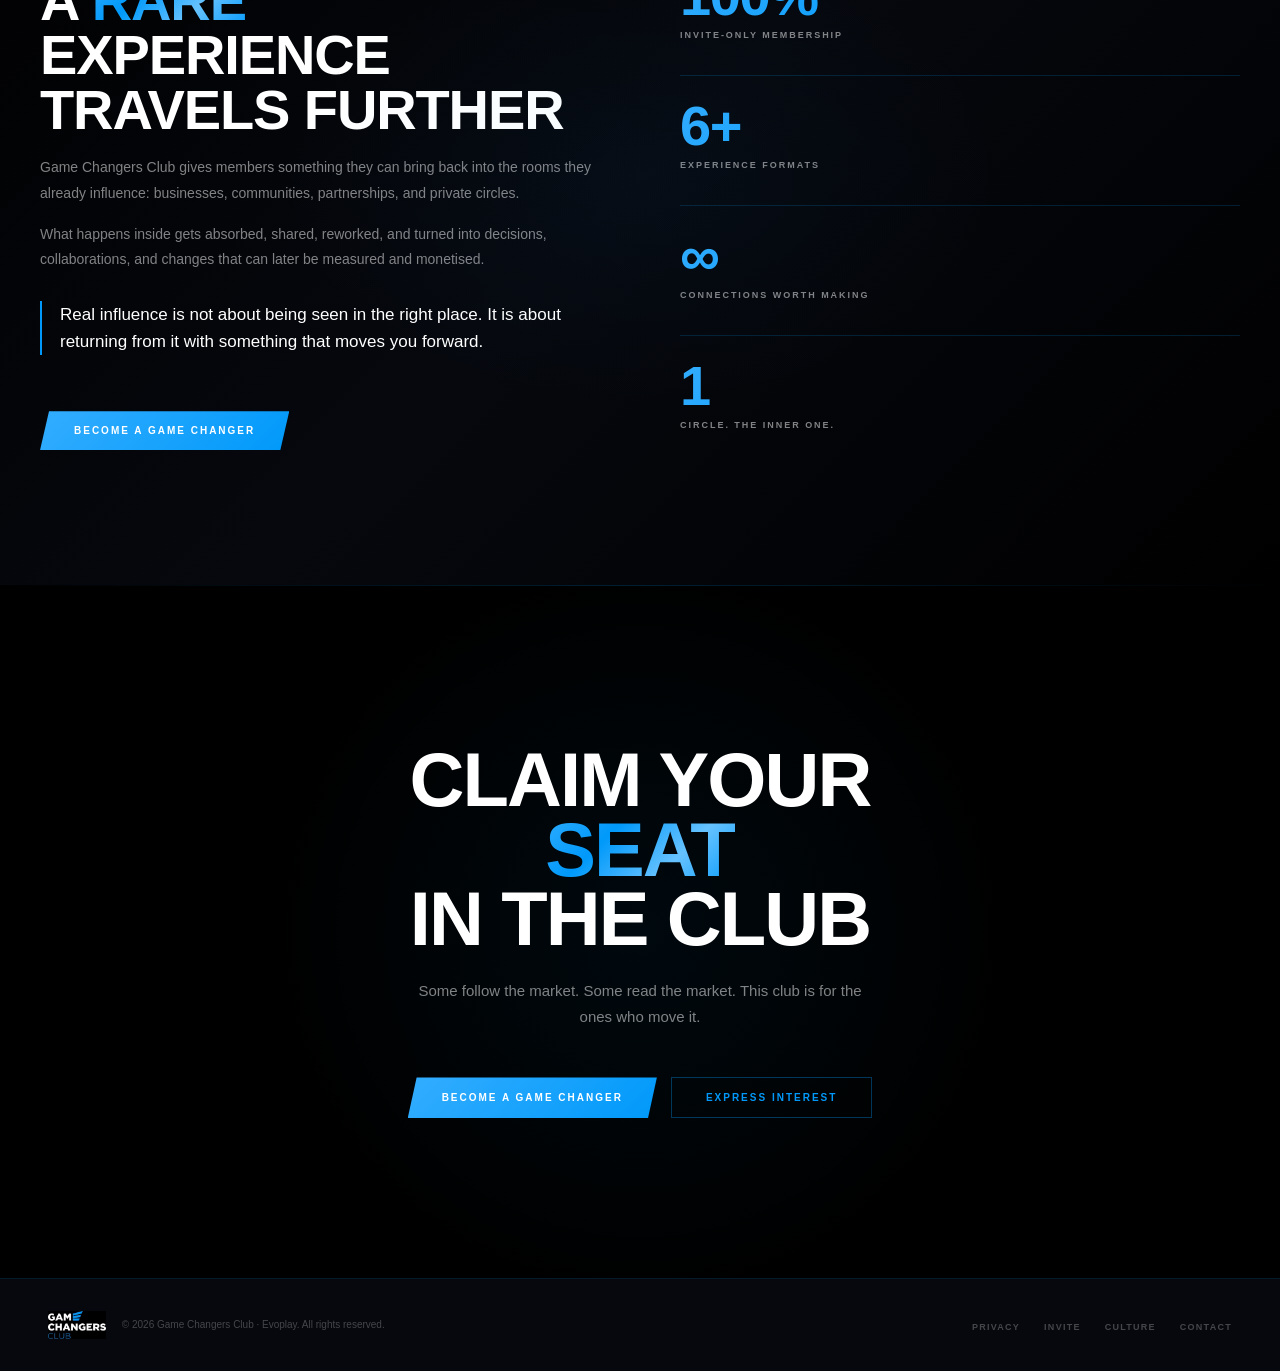
==== commit 1ed5a092: "update" ====
--- a/index.html
+++ b/index.html
@@ -1,32 +1,1361 @@
-<!doctype html>
-<html lang="ru">
-<head>
-<meta charset="utf-8" />
-<meta name="viewport" content="width=device-width, initial-scale=1" />
-<title>NOVA PROTOCOL — Sci-Fi Cinematic</title>
-<link rel="preconnect" href="https://fonts.googleapis.com" />
-<link rel="preconnect" href="https://fonts.gstatic.com" crossorigin />
-<link href="https://fonts.googleapis.com/css2?family=Bebas+Neue&family=Inter:wght@300;400;500;600;700&family=JetBrains+Mono:wght@400;500&display=swap" rel="stylesheet" />
-<link rel="stylesheet" href="styles.css" />
+<!DOCTYPE html>
+<!-- saved from url=(0063)file:///Users/oksanadovgal/Downloads/game-changers-club_25.html -->
+<html lang="en"><head><meta http-equiv="Content-Type" content="text/html; charset=UTF-8">
+
+<meta name="viewport" content="width=device-width, initial-scale=1.0">
+<title>Game Changers Club</title>
+<link rel="preconnect" href="https://fonts.googleapis.com/">
+<link href="./index_files/css2" rel="stylesheet">
+<style>
+*,*::before,*::after{box-sizing:border-box;margin:0;padding:0}
+:root{
+  --gold:#0099FA;
+  --gold-l:#33ADFF;
+  --gold-d:#0070CC;
+  --gold-g:rgba(0,153,250,0.15);
+  --blue:#1E90FF;
+  --blue-b:#4DABFF;
+  --black:#000000;
+  --dark:#06080E;
+  --dark2:#0A0D16;
+  --dark3:#0E1220;
+  --card:#0C1018;
+  --border:rgba(0,153,250,0.16);
+  --border2:rgba(255,255,255,0.06);
+  --text:#FFFFFF;
+  --muted:rgba(255,255,255,0.5);
+  --dim:rgba(255,255,255,0.25);
+  --font:'Montserrat',sans-serif;
+}
+html{scroll-behavior:smooth}
+body{background:var(--black);color:var(--text);font-family:var(--font);font-weight:400;line-height:1.65;overflow-x:hidden}
+::-webkit-scrollbar{width:3px}
+::-webkit-scrollbar-track{background:var(--dark)}
+::-webkit-scrollbar-thumb{background:var(--gold-d)}
+
+/* NAV */
+nav{position:fixed;top:0;left:0;right:0;z-index:300;height:68px;display:flex;align-items:center;justify-content:space-between;padding:0 48px;transition:background .4s,backdrop-filter .4s}
+nav.s{background:rgba(0,0,0,.94);backdrop-filter:blur(24px);border-bottom:1px solid rgba(0,153,250,.14)}
+.logo{display:flex;align-items:center;gap:10px;text-decoration:none}
+.logo-img{height:56px;width:auto;object-fit:contain}
+.nav-ul{display:flex;gap:36px;list-style:none}
+.nav-ul a{font-size:10px;font-weight:700;letter-spacing:.16em;text-transform:uppercase;color:var(--muted);text-decoration:none;transition:color .2s}
+.nav-ul a:hover{color:var(--gold-l)}
+.nav-btn{font-family:var(--font);font-size:10px;font-weight:800;letter-spacing:.2em;text-transform:uppercase;color:#fff;background:linear-gradient(135deg,var(--gold-l),var(--gold));border:none;padding:11px 26px;cursor:pointer;clip-path:polygon(8px 0%,100% 0%,calc(100% - 8px) 100%,0% 100%);transition:opacity .2s,transform .2s}
+.nav-btn:hover{opacity:.88;transform:translateY(-1px)}
+
+/* ==================== HERO ==================== */
+.hero{position:relative;height:100vh;min-height:700px;overflow:hidden;display:flex;flex-direction:column;align-items:center;justify-content:flex-end;padding-bottom:80px}
+
+/* HERO BG - dark with blue/purple gradient */
+.hero-bg{
+  position:absolute;inset:0;
+  background:
+    radial-gradient(ellipse 80% 60% at 50% 20%, rgba(10,20,60,0.9) 0%, transparent 70%),
+    radial-gradient(ellipse 60% 40% at 20% 80%, rgba(201,162,39,0.06) 0%, transparent 60%),
+    radial-gradient(ellipse 60% 40% at 80% 80%, rgba(30,80,200,0.08) 0%, transparent 60%),
+    #000000;
+}
+
+/* ISLAND IMAGE */
+.island-wrap{
+  position:absolute;
+  bottom:-40px;
+  left:50%;
+  transform:translateX(-50%);
+  width:min(1200px, 110vw);
+  will-change:transform;
+  z-index:2;
+}
+.island-img{
+  width:100%;
+  height:auto;
+  display:block;
+  filter:drop-shadow(0 0 80px rgba(0,153,250,0.12)) drop-shadow(0 0 160px rgba(30,144,255,0.1));
+}
+
+/* CLOUD LAYERS - realistic CSS clouds with parallax */
+.clouds{position:absolute;inset:0;z-index:3;pointer-events:none;overflow:hidden}
+
+.cloud-layer{position:absolute;width:100%;height:100%}
+
+/* Bottom cloud bank - main layer */
+.cl-base{
+  bottom:0;left:0;right:0;
+  height:55%;
+  background:
+    radial-gradient(ellipse 120% 80% at 50% 110%, rgba(15,25,60,0.95) 0%, rgba(8,12,35,0.8) 30%, transparent 65%),
+    radial-gradient(ellipse 80% 60% at 20% 120%, rgba(12,20,50,0.9) 0%, transparent 55%),
+    radial-gradient(ellipse 80% 60% at 80% 120%, rgba(12,20,50,0.9) 0%, transparent 55%);
+  position:absolute;
+}
+
+/* Individual volumetric cloud puffs */
+.cpuff{
+  position:absolute;
+  border-radius:50%;
+  will-change:transform;
+  pointer-events:none;
+  filter:blur(0px);
+}
+
+/* Cloud group 1 - foreground bottom left */
+.cp1{width:480px;height:200px;bottom:18%;left:-5%;background:radial-gradient(ellipse,rgba(180,195,230,0.72) 0%,rgba(140,160,210,0.45) 40%,transparent 75%);filter:blur(8px)}
+.cp2{width:360px;height:160px;bottom:22%;left:8%;background:radial-gradient(ellipse,rgba(200,210,240,0.65) 0%,rgba(160,175,220,0.38) 40%,transparent 72%);filter:blur(6px)}
+.cp3{width:280px;height:120px;bottom:28%;left:2%;background:radial-gradient(ellipse,rgba(220,225,245,0.6) 0%,rgba(180,190,230,0.32) 40%,transparent 70%);filter:blur(5px)}
+
+/* Cloud group 2 - foreground bottom right */
+.cp4{width:520px;height:210px;bottom:16%;right:-8%;background:radial-gradient(ellipse,rgba(175,190,228,0.7) 0%,rgba(135,155,208,0.42) 40%,transparent 75%);filter:blur(9px)}
+.cp5{width:380px;height:155px;bottom:20%;right:5%;background:radial-gradient(ellipse,rgba(195,205,238,0.62) 0%,rgba(155,170,218,0.36) 40%,transparent 72%);filter:blur(7px)}
+.cp6{width:260px;height:110px;bottom:27%;right:12%;background:radial-gradient(ellipse,rgba(215,220,242,0.58) 0%,rgba(175,185,228,0.3) 40%,transparent 70%);filter:blur(5px)}
+
+/* Cloud group 3 - mid left */
+.cp7{width:600px;height:180px;bottom:35%;left:-12%;background:radial-gradient(ellipse,rgba(160,180,225,0.55) 0%,rgba(120,148,205,0.3) 45%,transparent 75%);filter:blur(12px)}
+.cp8{width:420px;height:140px;bottom:40%;left:5%;background:radial-gradient(ellipse,rgba(170,188,228,0.48) 0%,rgba(130,155,210,0.25) 45%,transparent 72%);filter:blur(10px)}
+
+/* Cloud group 4 - mid right */
+.cp9{width:580px;height:175px;bottom:33%;right:-10%;background:radial-gradient(ellipse,rgba(158,178,224,0.52) 0%,rgba(118,145,204,0.28) 45%,transparent 75%);filter:blur(12px)}
+.cp10{width:400px;height:135px;bottom:38%;right:8%;background:radial-gradient(ellipse,rgba(168,186,226,0.46) 0%,rgba(128,152,208,0.24) 45%,transparent 72%);filter:blur(10px)}
+
+/* Dark cloud undersides */
+.cp11{width:700px;height:100px;bottom:15%;left:10%;background:radial-gradient(ellipse,rgba(5,8,25,0.65) 0%,rgba(8,12,35,0.4) 50%,transparent 75%);filter:blur(15px)}
+.cp12{width:600px;height:90px;bottom:12%;right:15%;background:radial-gradient(ellipse,rgba(5,8,25,0.6) 0%,rgba(8,12,35,0.35) 50%,transparent 75%);filter:blur(14px)}
+
+/* Top atmospheric haze */
+.cp13{width:900px;height:120px;bottom:48%;left:-10%;background:radial-gradient(ellipse,rgba(130,155,210,0.28) 0%,transparent 65%);filter:blur(20px)}
+.cp14{width:800px;height:100px;bottom:50%;right:-8%;background:radial-gradient(ellipse,rgba(125,150,205,0.25) 0%,transparent 65%);filter:blur(18px)}
+
+/* Golden light tint on clouds (from island lights) */
+.cp-gold{position:absolute;width:400px;height:160px;bottom:25%;left:30%;background:radial-gradient(ellipse,rgba(0,153,250,0.12) 0%,transparent 65%);filter:blur(20px)}
+.cp-blue{position:absolute;width:350px;height:140px;bottom:27%;right:28%;background:radial-gradient(ellipse,rgba(30,144,255,0.08) 0%,transparent 65%);filter:blur(18px)}
+
+/* TOP gradient to black */
+.hero-top-fade{position:absolute;top:0;left:0;right:0;height:35%;background:linear-gradient(to bottom,#000 0%,transparent 100%);z-index:4;pointer-events:none}
+
+/* Hero content */
+.hero-content{position:relative;z-index:10;text-align:center;max-width:960px;padding:0 24px;margin-bottom:70px}
+.hero-ey{font-size:9px;font-weight:800;letter-spacing:.45em;text-transform:uppercase;color:var(--gold);margin-bottom:24px;opacity:0;animation:fu .7s .15s forwards}
+
+.hero-h1 .gold{
+  background:linear-gradient(135deg,#33ADFF 0%,#0099FA 30%,#66C2FF 55%,#0099FA 75%,#0070CC 100%);
+  -webkit-background-clip:text;-webkit-text-fill-color:transparent;background-clip:text;
+}
+.hero-h1 .outline{
+  -webkit-text-stroke:1px rgba(255,255,255,.28);
+  color:transparent;
+  -webkit-text-fill-color:transparent;
+}
+
+.hero-p{font-size:16px;color:var(--muted);max-width:560px;margin:0 auto 40px;line-height:1.75;opacity:0;animation:fu .7s .55s forwards}
+.hero-btns{display:flex;gap:14px;justify-content:center;opacity:0;animation:fu .7s .75s forwards}
+
+@keyframes fu{from{opacity:0;transform:translateY(28px)}to{opacity:1;transform:translateY(0)}}
+
+/* BTNS */
+.btn-gold{font-family:var(--font);font-size:10px;font-weight:800;letter-spacing:.2em;text-transform:uppercase;color:#fff;background:linear-gradient(135deg,var(--gold-l),var(--gold));border:none;padding:14px 34px;cursor:pointer;clip-path:polygon(9px 0%,100% 0%,calc(100% - 9px) 100%,0% 100%);transition:opacity .2s,transform .2s}
+.btn-gold:hover{opacity:.88;transform:translateY(-2px)}
+.btn-ghost{font-family:var(--font);font-size:10px;font-weight:600;letter-spacing:.2em;text-transform:uppercase;color:var(--gold);background:transparent;border:1px solid rgba(0,153,250,.35);padding:14px 34px;cursor:pointer;transition:color .2s,border-color .2s,background .2s}
+.btn-ghost:hover{background:rgba(0,153,250,.07);border-color:rgba(0,153,250,.6)}
+
+/* SCROLL */
+.scr{position:absolute;bottom:26px;left:50%;transform:translateX(-50%);z-index:10;text-align:center;opacity:0;animation:fu .7s 1.1s forwards}
+.scr span{display:block;font-size:8px;font-weight:700;letter-spacing:.4em;text-transform:uppercase;color:var(--dim);margin-bottom:6px}
+.scr-ln{width:1px;height:36px;background:linear-gradient(to bottom,var(--gold),transparent);margin:0 auto;animation:sp 2s ease-in-out infinite}
+@keyframes sp{0%,100%{opacity:.3}50%{opacity:1}}
+
+/* ==================== SECTIONS ==================== */
+.sec{padding:120px 48px}
+.con{max-width:1200px;margin:0 auto}
+.slbl{
+  font-size:9px;font-weight:800;letter-spacing:.45em;text-transform:uppercase;
+  background:linear-gradient(135deg,var(--gold-l),var(--gold));
+  -webkit-background-clip:text;-webkit-text-fill-color:transparent;background-clip:text;
+  display:block;margin-bottom:14px;
+}
+.stit{font-size:clamp(32px,4.5vw,56px);font-weight:900;text-transform:uppercase;letter-spacing:-.02em;line-height:.97;margin-bottom:18px}
+.stit .gold{background:linear-gradient(135deg,#33ADFF,#0099FA,#66C2FF,#0099FA);-webkit-background-clip:text;-webkit-text-fill-color:transparent;background-clip:text}
+.sdesc{font-size:14px;color:var(--muted);max-width:520px;line-height:1.75}
+.ctr{text-align:center}.ctr .sdesc{margin:0 auto}
+.divider{height:1px;background:linear-gradient(to right,transparent,rgba(0,153,250,.2),transparent);max-width:1200px;margin:0 auto}
+
+/* ==================== ABOUT SECTION ==================== */
+.about-sec{background:var(--dark);position:relative;overflow:hidden}
+.about-sec::before{content:'';position:absolute;top:-200px;left:50%;transform:translateX(-50%);width:800px;height:500px;background:radial-gradient(ellipse,rgba(0,153,250,.04) 0%,transparent 65%);pointer-events:none}
+.about-sec::after{content:'';position:absolute;bottom:0;left:0;right:0;height:1px;background:linear-gradient(to right,transparent,rgba(0,153,250,.2),transparent)}
+
+/* PHILOSOPHY GRID */
+.phil-g{display:grid;grid-template-columns:repeat(3,1fr);gap:1px;background:rgba(201,162,39,.1);border:1px solid rgba(201,162,39,.1);margin-top:60px}
+.pc{background:var(--dark2);padding:48px 36px;position:relative;overflow:hidden;transition:background .3s}
+.pc::before{content:'';position:absolute;top:0;left:0;right:0;height:1px;background:linear-gradient(to right,transparent,rgba(0,153,250,.4),transparent);transform:scaleX(0);transition:transform .4s}
+.pc:hover{background:var(--dark3)}.pc:hover::before{transform:scaleX(1)}
+.pl{font-size:80px;font-weight:900;line-height:.88;margin-bottom:24px;background:linear-gradient(135deg,rgba(0,153,250,.25),rgba(0,153,250,.08));-webkit-background-clip:text;-webkit-text-fill-color:transparent;background-clip:text}
+.pw{font-size:18px;font-weight:800;text-transform:uppercase;letter-spacing:.05em;margin-bottom:12px}
+.pd{font-size:12px;color:var(--muted);line-height:1.78}
+
+/* MV */
+.mv-g{display:grid;grid-template-columns:1fr 1fr;gap:1px;background:rgba(201,162,39,.1);border:1px solid rgba(201,162,39,.1);margin-top:44px}
+.mvi{background:var(--dark2);padding:36px}
+.mvl{font-size:8px;font-weight:800;letter-spacing:.4em;text-transform:uppercase;background:linear-gradient(135deg,var(--gold-l),var(--gold));-webkit-background-clip:text;-webkit-text-fill-color:transparent;background-clip:text;display:block;margin-bottom:10px}
+.mvt{font-size:18px;font-weight:300;color:var(--text);line-height:1.55}
+
+/* ==================== ISLAND INTERACTIVE ==================== */
+.island-sec{background:var(--dark);padding:100px 0 60px;position:relative;overflow:hidden}
+.island-sec::before{content:'';position:absolute;top:-100px;left:50%;transform:translateX(-50%);width:900px;height:400px;background:radial-gradient(ellipse,rgba(0,153,250,.04) 0%,transparent 65%);pointer-events:none}
+
+/* ==================== QUOTE ==================== */
+.q-sec{
+  background:linear-gradient(135deg,var(--dark) 0%,var(--dark2) 50%,var(--dark) 100%);
+  padding:100px 48px;text-align:center;position:relative;overflow:hidden;
+}
+.q-sec::before{content:'';position:absolute;top:-200px;left:50%;transform:translateX(-50%);width:700px;height:700px;background:radial-gradient(circle,rgba(0,153,250,.05) 0%,transparent 65%);pointer-events:none}
+.qm{font-size:100px;font-weight:900;line-height:.6;margin-bottom:22px;background:linear-gradient(135deg,var(--gold-l),var(--gold));-webkit-background-clip:text;-webkit-text-fill-color:transparent;background-clip:text;opacity:.7}
+.qt{font-size:clamp(22px,3.5vw,40px);font-weight:300;font-style:italic;line-height:1.28;max-width:740px;margin:0 auto 28px;color:var(--text)}
+.qa{font-size:9px;font-weight:800;letter-spacing:.38em;text-transform:uppercase;color:var(--dim)}
+
+/* ==================== EVENTS GRID ==================== */
+.ev-sec{padding:120px 0;background:var(--black);position:relative}
+.ev-sec::before{content:'';position:absolute;top:0;left:0;right:0;height:1px;background:linear-gradient(to right,transparent,rgba(0,153,250,.2),transparent)}
+.ev-g{display:grid;grid-template-columns:repeat(3,1fr);gap:1px;background:rgba(0,153,250,.08);border:1px solid rgba(201,162,39,.1);margin-top:60px}
+.ec{
+  background:var(--card);padding:40px 32px;cursor:pointer;position:relative;overflow:hidden;
+  transition:background .3s,transform .3s;
+}
+.ec::after{content:'';position:absolute;bottom:0;left:0;right:0;height:1px;background:linear-gradient(to right,transparent,rgba(0,153,250,.3),transparent);transform:scaleX(0);transition:transform .4s}
+.ec:hover{background:var(--dark3)}.ec:hover::after{transform:scaleX(1)}
+.ec:hover .ec-num{opacity:.6}
+
+.ec-num{font-size:64px;font-weight:900;line-height:1;margin-bottom:20px;background:linear-gradient(135deg,rgba(0,153,250,.18),rgba(0,153,250,.05));-webkit-background-clip:text;-webkit-text-fill-color:transparent;background-clip:text;transition:opacity .3s}
+
+/* LOGO in event card */
+.ec-logo{margin-bottom:22px;height:100px;display:flex;align-items:center}
+.ec-logo img{height:96px;width:auto;object-fit:contain;object-position:left;max-width:320px}
+
+.ec-tit{font-size:18px;font-weight:900;text-transform:uppercase;letter-spacing:-.01em;line-height:1.05;margin-bottom:10px}
+.ec-desc{font-size:12px;color:var(--muted);line-height:1.68}
+.ec-tag{display:inline-block;margin-top:16px;font-size:8px;font-weight:800;letter-spacing:.18em;text-transform:uppercase;padding:5px 12px;border:1px solid rgba(0,153,250,.3);color:var(--gold-l)}
+.ec-arrow{display:inline-flex;align-items:center;gap:6px;margin-top:18px;font-size:9px;font-weight:800;letter-spacing:.16em;text-transform:uppercase;color:var(--gold);opacity:.7;transition:opacity .2s}
+.ec-arrow:hover{opacity:1}
+.ec-arrow::after{content:'→';font-size:12px}
+
+/* ==================== CRITERIA ==================== */
+.crit-sec{background:var(--dark);padding:120px 0}
+.crit-g{display:grid;grid-template-columns:repeat(2,1fr);gap:1px;background:rgba(0,153,250,.08);border:1px solid rgba(201,162,39,.1);margin-top:60px}
+.ci{background:var(--dark2);padding:36px;display:flex;gap:24px;align-items:flex-start;transition:background .2s}
+.ci:hover{background:var(--dark3)}
+.cn{font-size:40px;font-weight:900;line-height:1;flex-shrink:0;width:50px;background:linear-gradient(135deg,rgba(0,153,250,.3),rgba(0,153,250,.08));-webkit-background-clip:text;-webkit-text-fill-color:transparent;background-clip:text}
+.cb strong{display:block;font-size:13px;font-weight:800;text-transform:uppercase;letter-spacing:.06em;margin-bottom:5px}
+.cb p{font-size:12px;color:var(--muted);line-height:1.65}
+
+/* ==================== CHANGE / STATS ==================== */
+.ch-sec{background:linear-gradient(135deg,var(--black) 0%,var(--dark) 50%,var(--black) 100%);padding:120px 0;position:relative;overflow:hidden}
+.ch-sec::before{content:'';position:absolute;top:50%;left:50%;transform:translate(-50%,-50%);width:800px;height:500px;background:radial-gradient(ellipse,rgba(0,153,250,.04) 0%,transparent 65%);pointer-events:none}
+.ch-g{display:grid;grid-template-columns:1fr 1fr;gap:80px;align-items:start;margin-top:56px}
+.sr{border-top:1px solid rgba(0,153,250,.18);padding-top:22px;margin-bottom:32px}
+.sn{font-size:56px;font-weight:900;line-height:1;letter-spacing:-.025em;margin-bottom:4px;background:linear-gradient(135deg,#33ADFF,#0099FA,#66C2FF);-webkit-background-clip:text;-webkit-text-fill-color:transparent;background-clip:text}
+.sl{font-size:9px;font-weight:700;letter-spacing:.22em;text-transform:uppercase;color:var(--muted)}
+.ch-body p{font-size:14px;color:var(--muted);line-height:1.82;margin-bottom:16px}
+.ch-hl{font-size:17px;color:var(--text);font-weight:400;border-left:2px solid var(--gold);padding-left:18px;margin:28px 0;line-height:1.6}
+
+/* ==================== CTA ==================== */
+.cta-sec{
+  background:var(--black);padding:160px 48px;text-align:center;position:relative;overflow:hidden;
+}
+.cta-sec::before{content:'';position:absolute;top:50%;left:50%;transform:translate(-50%,-50%);width:800px;height:800px;background:radial-gradient(circle,rgba(0,153,250,.06) 0%,transparent 65%);pointer-events:none}
+.cta-sec::after{content:'';position:absolute;top:0;left:0;right:0;height:1px;background:linear-gradient(to right,transparent,rgba(0,153,250,.2),transparent)}
+.ct{font-size:clamp(40px,6.5vw,76px);font-weight:900;text-transform:uppercase;letter-spacing:-.025em;line-height:.92;margin-bottom:24px;position:relative}
+.ct .gold{background:linear-gradient(135deg,#33ADFF,#0099FA,#66C2FF,#0099FA);-webkit-background-clip:text;-webkit-text-fill-color:transparent;background-clip:text}
+.cd{font-size:15px;color:var(--muted);max-width:450px;margin:0 auto 48px;line-height:1.7;position:relative}
+.cb2{display:flex;gap:14px;justify-content:center;position:relative}
+
+/* ==================== FOOTER ==================== */
+footer{background:var(--dark);padding:32px 48px;display:flex;align-items:center;justify-content:space-between;border-top:1px solid rgba(0,153,250,.12)}
+.fc{font-size:10px;color:var(--dim);display:flex;align-items:center;gap:16px}
+.fl{display:flex;gap:24px;list-style:none}
+.fl a{font-size:9px;font-weight:700;letter-spacing:.14em;text-transform:uppercase;color:var(--dim);text-decoration:none;transition:color .2s}
+.fl a:hover{color:var(--gold-l)}
+
+/* REVEAL */
+.rev{opacity:0;transform:translateY(28px);transition:opacity .7s ease,transform .7s ease}
+.rev.in{opacity:1;transform:none}
+.d1{transition-delay:.08s}.d2{transition-delay:.16s}.d3{transition-delay:.25s}.d4{transition-delay:.33s}
+
+/* GOLD ACCENT LINE */
+.gold-line{height:1px;background:linear-gradient(to right,transparent,var(--gold),transparent);width:80px;margin:20px auto 0}
+.gold-line-full{height:1px;background:linear-gradient(to right,transparent,rgba(0,153,250,.25),transparent)}
+
+
+
+/* HERO INLINE SVG LOGO */
+.hero-svg-wrap {
+  width: min(900px, 92vw);
+  margin: 0 auto 32px;
+  opacity: 0;
+  animation: fu 1s 0.28s forwards;
+  filter: drop-shadow(0 0 48px rgba(0,153,250,0.28)) drop-shadow(0 0 100px rgba(0,153,250,0.1));
+}
+.hero-main-svg {
+  width: 100%;
+  height: auto;
+  display: block;
+}
+
+
+/* ==================== MODAL OVERLAY ==================== */
+.modal-overlay {
+  position: fixed; inset: 0; z-index: 1000;
+  background: rgba(0,0,0,0.92);
+  backdrop-filter: blur(14px);
+  -webkit-backdrop-filter: blur(14px);
+  display: flex; align-items: center; justify-content: center;
+  padding: 20px;
+  opacity: 0; pointer-events: none;
+  transition: opacity 0.35s ease;
+}
+.modal-overlay.open {
+  opacity: 1; pointer-events: all;
+}
+.modal-box {
+  background: #07090F;
+  border: 1px solid rgba(0,153,250,0.2);
+  max-width: 900px; width: 100%;
+  max-height: 90vh; overflow-y: auto;
+  position: relative;
+  transform: translateY(36px) scale(0.97);
+  transition: transform 0.35s cubic-bezier(.4,0,.2,1);
+  scrollbar-width: thin; scrollbar-color: #0099FA #07090F;
+}
+.modal-overlay.open .modal-box {
+  transform: translateY(0) scale(1);
+}
+.modal-box::-webkit-scrollbar { width: 3px; }
+.modal-box::-webkit-scrollbar-thumb { background: #0099FA; }
+
+.modal-close {
+  position: sticky; top: 0; z-index: 10;
+  display: flex; justify-content: flex-end;
+  padding: 18px 22px 0;
+  background: #07090F;
+}
+.modal-close-btn {
+  width: 38px; height: 38px;
+  background: rgba(0,153,250,0.08);
+  border: 1px solid rgba(0,153,250,0.22);
+  color: rgba(255,255,255,0.7); font-size: 18px; line-height: 1;
+  cursor: pointer; display: flex; align-items: center; justify-content: center;
+  transition: background 0.2s, border-color 0.2s, color 0.2s;
+  font-family: inherit;
+}
+.modal-close-btn:hover {
+  background: rgba(0,153,250,0.2); border-color: rgba(0,153,250,0.5); color: #fff;
+}
+
+/* Modal hero area */
+.modal-hero {
+  padding: 4px 40px 32px;
+  border-bottom: 1px solid rgba(0,153,250,0.1);
+}
+.modal-num {
+  font-size: 88px; font-weight: 900; line-height: 1;
+  color: rgba(0,153,250,0.1);
+  margin-bottom: -14px; letter-spacing: -0.04em;
+}
+.modal-logo { margin-bottom: 18px; height: 110px; display: flex; align-items: center; }
+.modal-logo img { height: 104px; width: auto; object-fit: contain; object-position: left; max-width: 380px; }
+.modal-logo-text {
+  font-size: 14px; font-weight: 900; text-transform: uppercase; letter-spacing: 0.04em; line-height: 1.2;
+  color: #33ADFF;
+}
+.modal-tag {
+  display: inline-block; margin-bottom: 14px;
+  font-size: 8px; font-weight: 800; letter-spacing: 0.3em; text-transform: uppercase;
+  padding: 5px 14px; border: 1px solid rgba(0,153,250,0.35); color: #33ADFF;
+}
+.modal-title {
+  font-size: clamp(24px, 4vw, 40px); font-weight: 900;
+  text-transform: uppercase; letter-spacing: -0.02em; line-height: 1.05; margin-bottom: 16px;
+}
+.modal-desc {
+  font-size: 14px; color: rgba(255,255,255,0.58); line-height: 1.8; max-width: 680px;
+}
+
+/* Modal body */
+.modal-body { padding: 32px 40px 40px; }
+.modal-grid {
+  display: grid; grid-template-columns: 1fr 1fr; gap: 32px; margin-bottom: 36px;
+}
+.modal-section-title {
+  font-size: 9px; font-weight: 800; letter-spacing: 0.4em; text-transform: uppercase;
+  color: #0099FA; display: block; margin-bottom: 14px;
+}
+.modal-features { list-style: none; }
+.modal-features li {
+  font-size: 13px; color: rgba(255,255,255,0.62);
+  padding: 9px 0; border-bottom: 1px solid rgba(255,255,255,0.05);
+  display: flex; align-items: flex-start; gap: 10px; line-height: 1.5;
+}
+.modal-features li::before {
+  content: ''; width: 4px; height: 4px; background: #0099FA;
+  border-radius: 50%; flex-shrink: 0; margin-top: 6px;
+}
+.modal-highlight {
+  background: rgba(0,153,250,0.05);
+  border: 1px solid rgba(0,153,250,0.14);
+  border-left: 2px solid #0099FA;
+  padding: 18px 22px; margin-bottom: 32px;
+}
+.modal-highlight p {
+  font-size: 14px; color: rgba(255,255,255,0.72); line-height: 1.78; margin: 0;
+}
+.modal-cta-row {
+  display: flex; gap: 12px; align-items: center; flex-wrap: wrap;
+  padding-top: 24px; border-top: 1px solid rgba(0,153,250,0.1);
+}
+.btn-apply {
+  font-family: inherit; font-size: 10px; font-weight: 800; letter-spacing: 0.22em;
+  text-transform: uppercase; color: #fff;
+  background: linear-gradient(135deg, #33ADFF, #0099FA);
+  border: none; padding: 14px 34px; cursor: pointer;
+  clip-path: polygon(9px 0%, 100% 0%, calc(100% - 9px) 100%, 0% 100%);
+  transition: opacity 0.2s, transform 0.2s;
+}
+.btn-apply:hover { opacity: 0.88; transform: translateY(-2px); }
+.btn-back {
+  font-family: inherit; font-size: 10px; font-weight: 600; letter-spacing: 0.2em;
+  text-transform: uppercase; color: rgba(255,255,255,0.5);
+  background: transparent; border: 1px solid rgba(255,255,255,0.12);
+  padding: 14px 26px; cursor: pointer; transition: color 0.2s, border-color 0.2s;
+}
+.btn-back:hover { color: #fff; border-color: rgba(255,255,255,0.3); }
+
+/* ==================== FORM MODAL ==================== */
+.form-box {
+  background: #07090F;
+  border: 1px solid rgba(0,153,250,0.2);
+  max-width: 640px; width: 100%;
+  max-height: 92vh; overflow-y: auto;
+  position: relative;
+  transform: translateY(36px) scale(0.97);
+  transition: transform 0.35s cubic-bezier(.4,0,.2,1);
+  scrollbar-width: thin; scrollbar-color: #0099FA #07090F;
+}
+.modal-overlay.open .form-box { transform: translateY(0) scale(1); }
+.form-box::-webkit-scrollbar { width: 3px; }
+.form-box::-webkit-scrollbar-thumb { background: #0099FA; }
+
+.form-header { padding: 32px 38px 22px; border-bottom: 1px solid rgba(0,153,250,0.1); }
+.form-header h3 {
+  font-size: 22px; font-weight: 900; text-transform: uppercase;
+  letter-spacing: -0.01em; margin-bottom: 6px;
+}
+.form-header p { font-size: 12px; color: rgba(255,255,255,0.48); line-height: 1.65; }
+.form-event-label {
+  display: inline-block; margin-top: 14px;
+  font-size: 8px; font-weight: 800; letter-spacing: 0.25em; text-transform: uppercase;
+  padding: 4px 12px; border: 1px solid rgba(0,153,250,0.3); color: #33ADFF;
+}
+.form-body { padding: 24px 38px 36px; }
+.form-row { display: grid; grid-template-columns: 1fr 1fr; gap: 14px; }
+.form-group { margin-bottom: 18px; }
+.form-label {
+  display: block; font-size: 8px; font-weight: 800; letter-spacing: 0.28em;
+  text-transform: uppercase; color: rgba(255,255,255,0.4); margin-bottom: 7px;
+}
+.form-input, .form-select, .form-textarea {
+  width: 100%; background: rgba(0,153,250,0.04);
+  border: 1px solid rgba(0,153,250,0.16); color: #fff;
+  font-family: inherit; font-size: 13px; font-weight: 400;
+  padding: 11px 14px; outline: none;
+  transition: border-color 0.2s, background 0.2s;
+  -webkit-appearance: none; appearance: none;
+}
+.form-input:focus, .form-select:focus, .form-textarea:focus {
+  border-color: rgba(0,153,250,0.5); background: rgba(0,153,250,0.07);
+}
+.form-input::placeholder, .form-textarea::placeholder { color: rgba(255,255,255,0.2); }
+.form-select {
+  background-image: url("data:image/svg+xml,%3Csvg width='10' height='6' viewBox='0 0 10 6' fill='none' xmlns='http://www.w3.org/2000/svg'%3E%3Cpath d='M1 1L5 5L9 1' stroke='%230099FA' stroke-width='1.5'/%3E%3C/svg%3E");
+  background-repeat: no-repeat; background-position: right 12px center; padding-right: 34px; cursor: pointer;
+}
+.form-select option { background: #0A0D16; color: #fff; }
+.form-textarea { resize: vertical; min-height: 90px; line-height: 1.6; }
+.form-checkbox-row { display: flex; align-items: flex-start; gap: 11px; margin-bottom: 20px; }
+.form-checkbox {
+  width: 16px; height: 16px; min-width: 16px;
+  background: rgba(0,153,250,0.05); border: 1px solid rgba(0,153,250,0.25);
+  cursor: pointer; margin-top: 2px; -webkit-appearance: none; appearance: none;
+  position: relative;
+}
+.form-checkbox:checked { background: #0099FA; border-color: #0099FA; }
+.form-checkbox:checked::after {
+  content: '✓'; position: absolute; top: 50%; left: 50%;
+  transform: translate(-50%,-50%); font-size: 10px; color: #fff; font-weight: 700;
+}
+.form-checkbox-label { font-size: 11px; color: rgba(255,255,255,0.42); line-height: 1.6; cursor: pointer; }
+.form-checkbox-label a { color: #33ADFF; text-decoration: none; }
+.form-submit {
+  width: 100%; font-family: inherit; font-size: 11px; font-weight: 800; letter-spacing: 0.22em;
+  text-transform: uppercase; color: #fff;
+  background: linear-gradient(135deg, #33ADFF, #0099FA);
+  border: none; padding: 15px; cursor: pointer; margin-top: 6px;
+  clip-path: polygon(9px 0%, 100% 0%, calc(100% - 9px) 100%, 0% 100%);
+  transition: opacity 0.2s, transform 0.2s;
+}
+.form-submit:hover { opacity: 0.88; transform: translateY(-1px); }
+.form-note {
+  font-size: 10px; color: rgba(255,255,255,0.26); text-align: center;
+  margin-top: 12px; line-height: 1.6;
+}
+
+/* Success state */
+.form-success { padding: 56px 38px; text-align: center; display: none; }
+.form-success.show { display: block; }
+.form-success-icon {
+  width: 64px; height: 64px; border-radius: 50%;
+  background: rgba(0,153,250,0.1); border: 1px solid rgba(0,153,250,0.3);
+  display: flex; align-items: center; justify-content: center;
+  font-size: 28px; margin: 0 auto 22px;
+}
+.form-success h3 {
+  font-size: 22px; font-weight: 900; text-transform: uppercase;
+  letter-spacing: -0.01em; margin-bottom: 12px;
+}
+.form-success p {
+  font-size: 14px; color: rgba(255,255,255,0.52); line-height: 1.75;
+  max-width: 380px; margin: 0 auto 28px;
+}
+
+/* Event card pointer */
+.ec { cursor: pointer; }
+.ec-view-btn {
+  display: inline-flex; align-items: center; gap: 6px;
+  margin-top: 18px; font-size: 9px; font-weight: 800; letter-spacing: 0.16em;
+  text-transform: uppercase; color: #0099FA; opacity: 0.7;
+  background: none; border: none; cursor: pointer; font-family: inherit;
+  transition: opacity 0.2s; pointer-events: none;
+}
+.ec:hover .ec-view-btn { opacity: 1; }
+.ec-view-btn::after { content: ' →'; }
+
+</style>
 </head>
 <body>
-<div id="root"></div>
-
-<template id="__bundler_thumbnail">
-<svg xmlns="http://www.w3.org/2000/svg" viewBox="0 0 200 200">
-  <rect width="200" height="200" fill="#0a0e1a"/>
-  <circle cx="100" cy="100" r="42" fill="none" stroke="#7dd3fc" stroke-width="2"/>
-  <circle cx="100" cy="100" r="28" fill="none" stroke="#7dd3fc" stroke-width="1" opacity="0.6"/>
-  <circle cx="100" cy="100" r="6" fill="#7dd3fc"/>
-  <text x="100" y="160" text-anchor="middle" fill="#7dd3fc" font-family="monospace" font-size="11" letter-spacing="3">NOVA</text>
+
+<!-- NAV -->
+<nav id="nav">
+  <a href="file:///Users/oksanadovgal/Downloads/game-changers-club_25.html#" class="logo">
+    <img class="logo-img" src="[data-uri]" alt="Game Changers Club">
+  </a>
+  <ul class="nav-ul">
+    <li><a href="file:///Users/oksanadovgal/Downloads/game-changers-club_25.html#about">About</a></li>
+    <li><a href="file:///Users/oksanadovgal/Downloads/game-changers-club_25.html#events">Events</a></li>
+    <li><a href="file:///Users/oksanadovgal/Downloads/game-changers-club_25.html#membership">Membership</a></li>
+  </ul>
+  <button class="nav-btn" onclick="openForm(&#39;general&#39;)">Request Invite</button>
+</nav>
+
+<!-- HERO -->
+<section class="hero">
+  <div class="hero-bg"></div>
+
+  <!-- Real island image with parallax -->
+  <div class="island-wrap" id="islWrap" style="transform: translateX(calc(-50% - 3.0288px)) translateY(calc(2.48214px));">
+    <img class="island-img" src="[data-uri]" alt="Game Changers Island">
+  </div>
+
+  <!-- Cloud parallax layers -->
+  <div class="clouds" id="cloudsWrap">
+    <div class="cloud-layer cl-base"></div>
+    
+    <!-- Puffs - assigned to parallax groups by data-speed -->
+    <div class="cpuff cp1" data-speed="0.3" style="transform: translateX(-1.59012px) translateY(calc(1.11696px));"></div>
+    <div class="cpuff cp2" data-speed="0.4" style="transform: translateX(-2.12016px) translateY(calc(1.48928px));"></div>
+    <div class="cpuff cp3" data-speed="0.5" style="transform: translateX(-2.6502px) translateY(calc(1.8616px));"></div>
+    <div class="cpuff cp4" data-speed="0.25" style="transform: translateX(-1.3251px) translateY(calc(0.930802px));"></div>
+    <div class="cpuff cp5" data-speed="0.35" style="transform: translate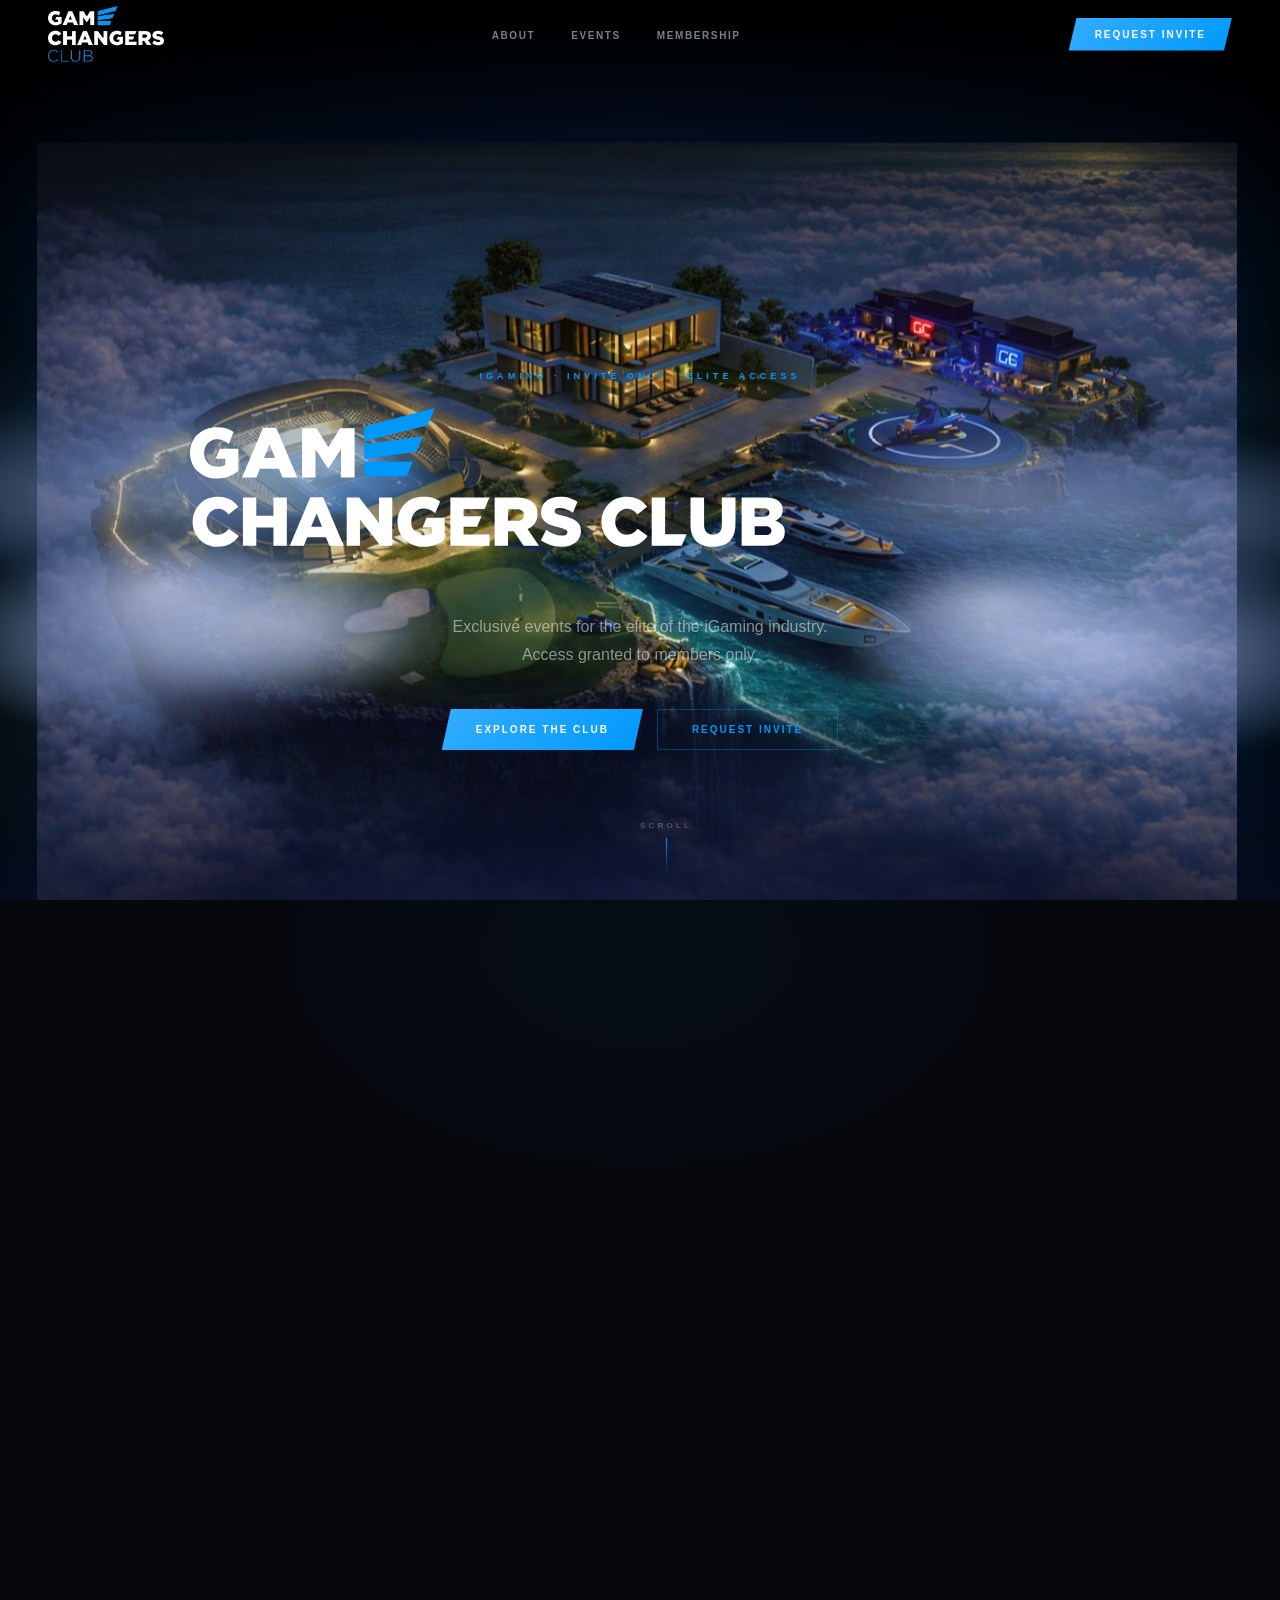
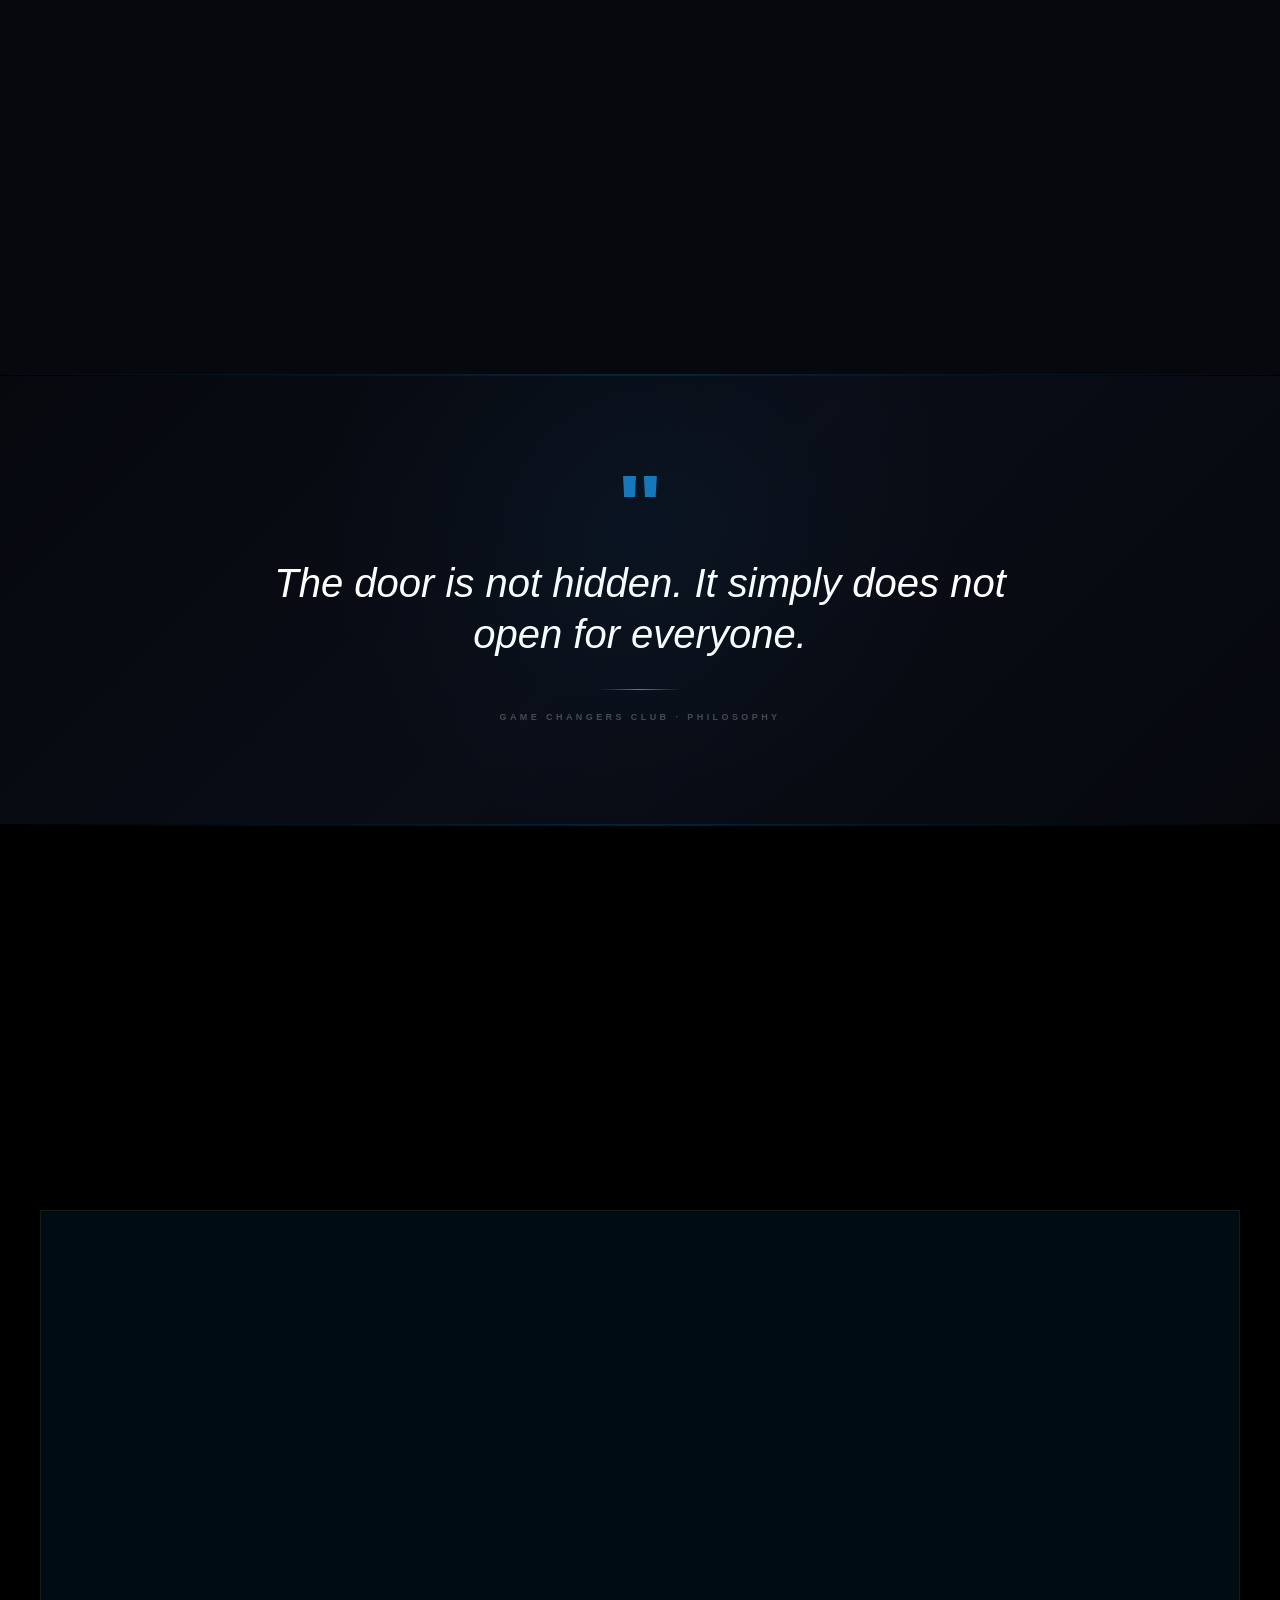
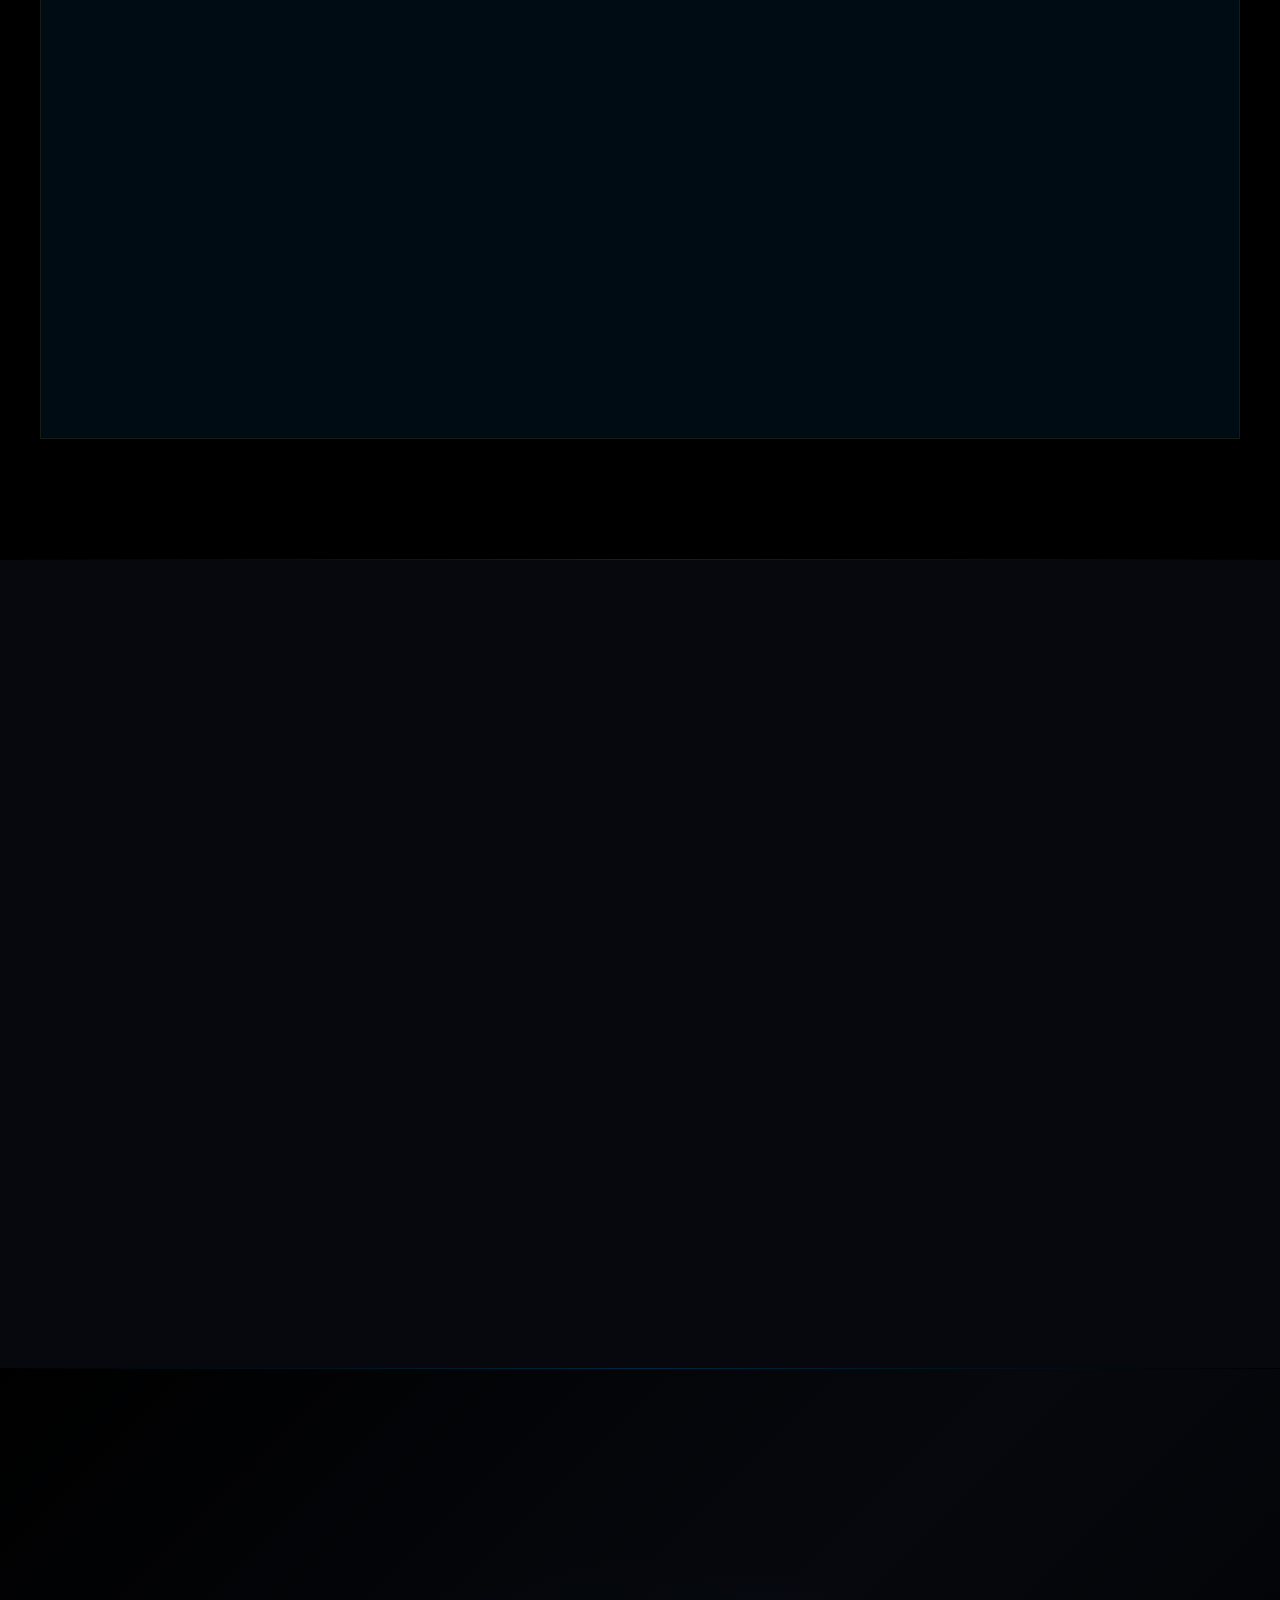
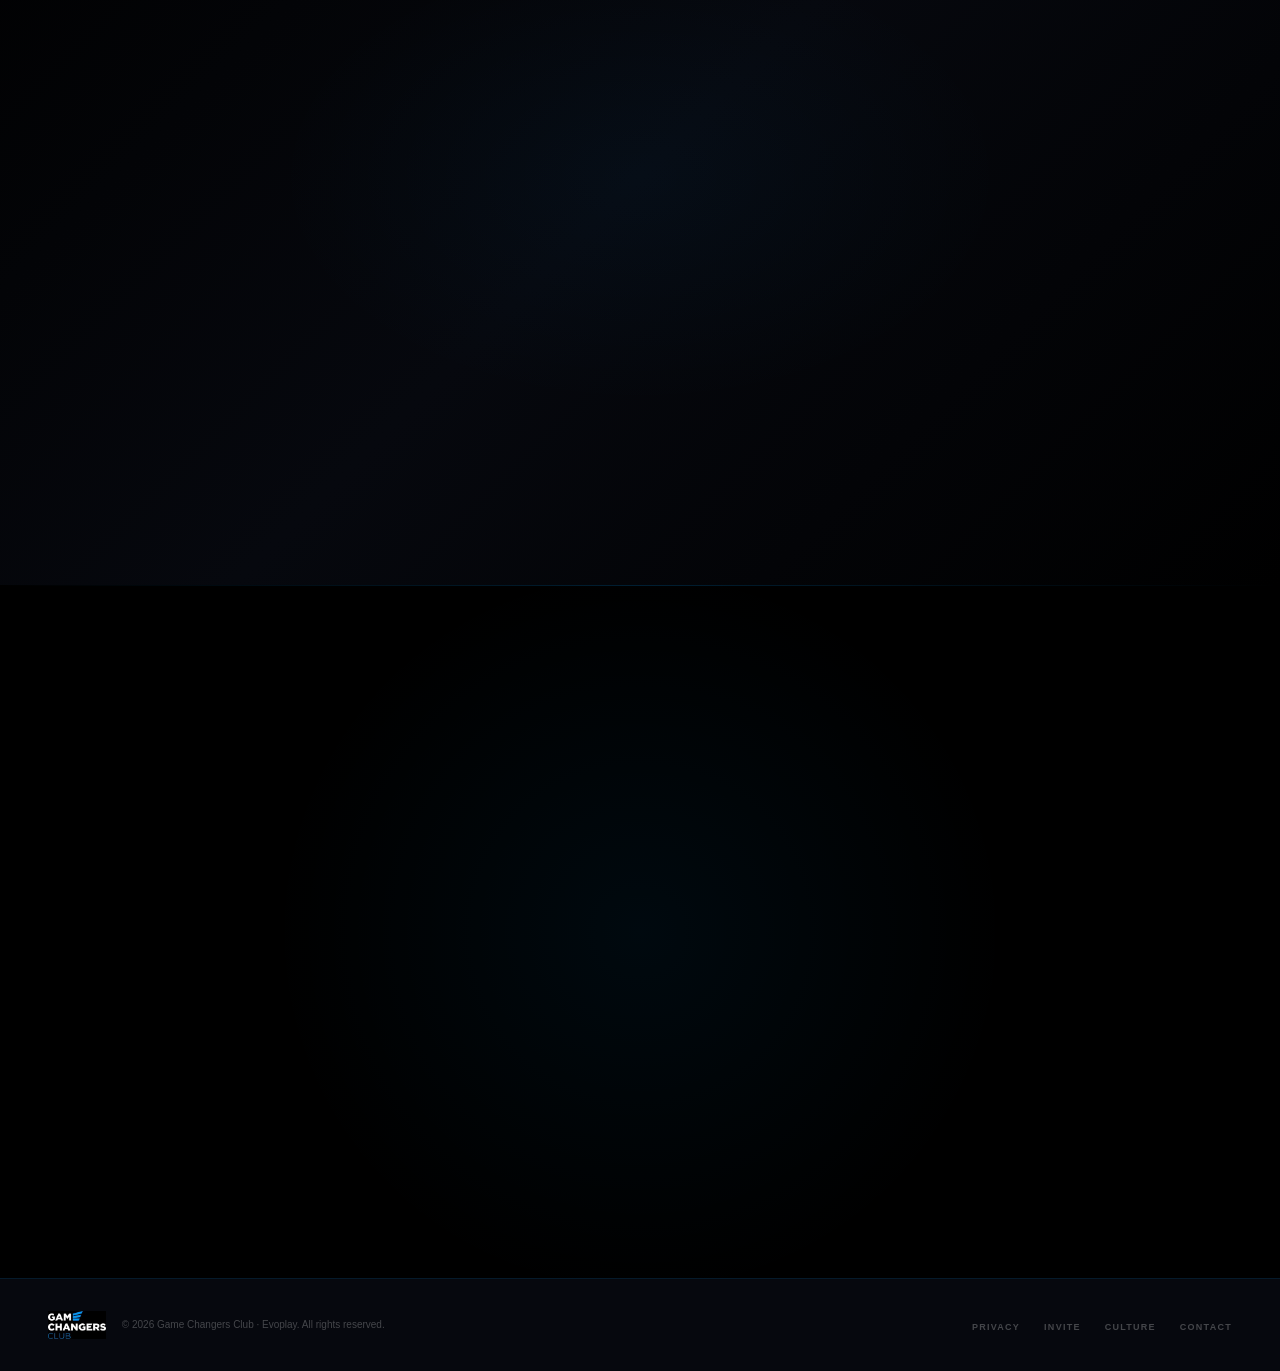
==== commit be656007: "update" ====
--- a/index.html
+++ b/index.html
@@ -953,6 +953,9 @@
     });
   }
 });
+  // HERE::
+
+  openForm(&#39;general&#39;)
 
 </script>
 
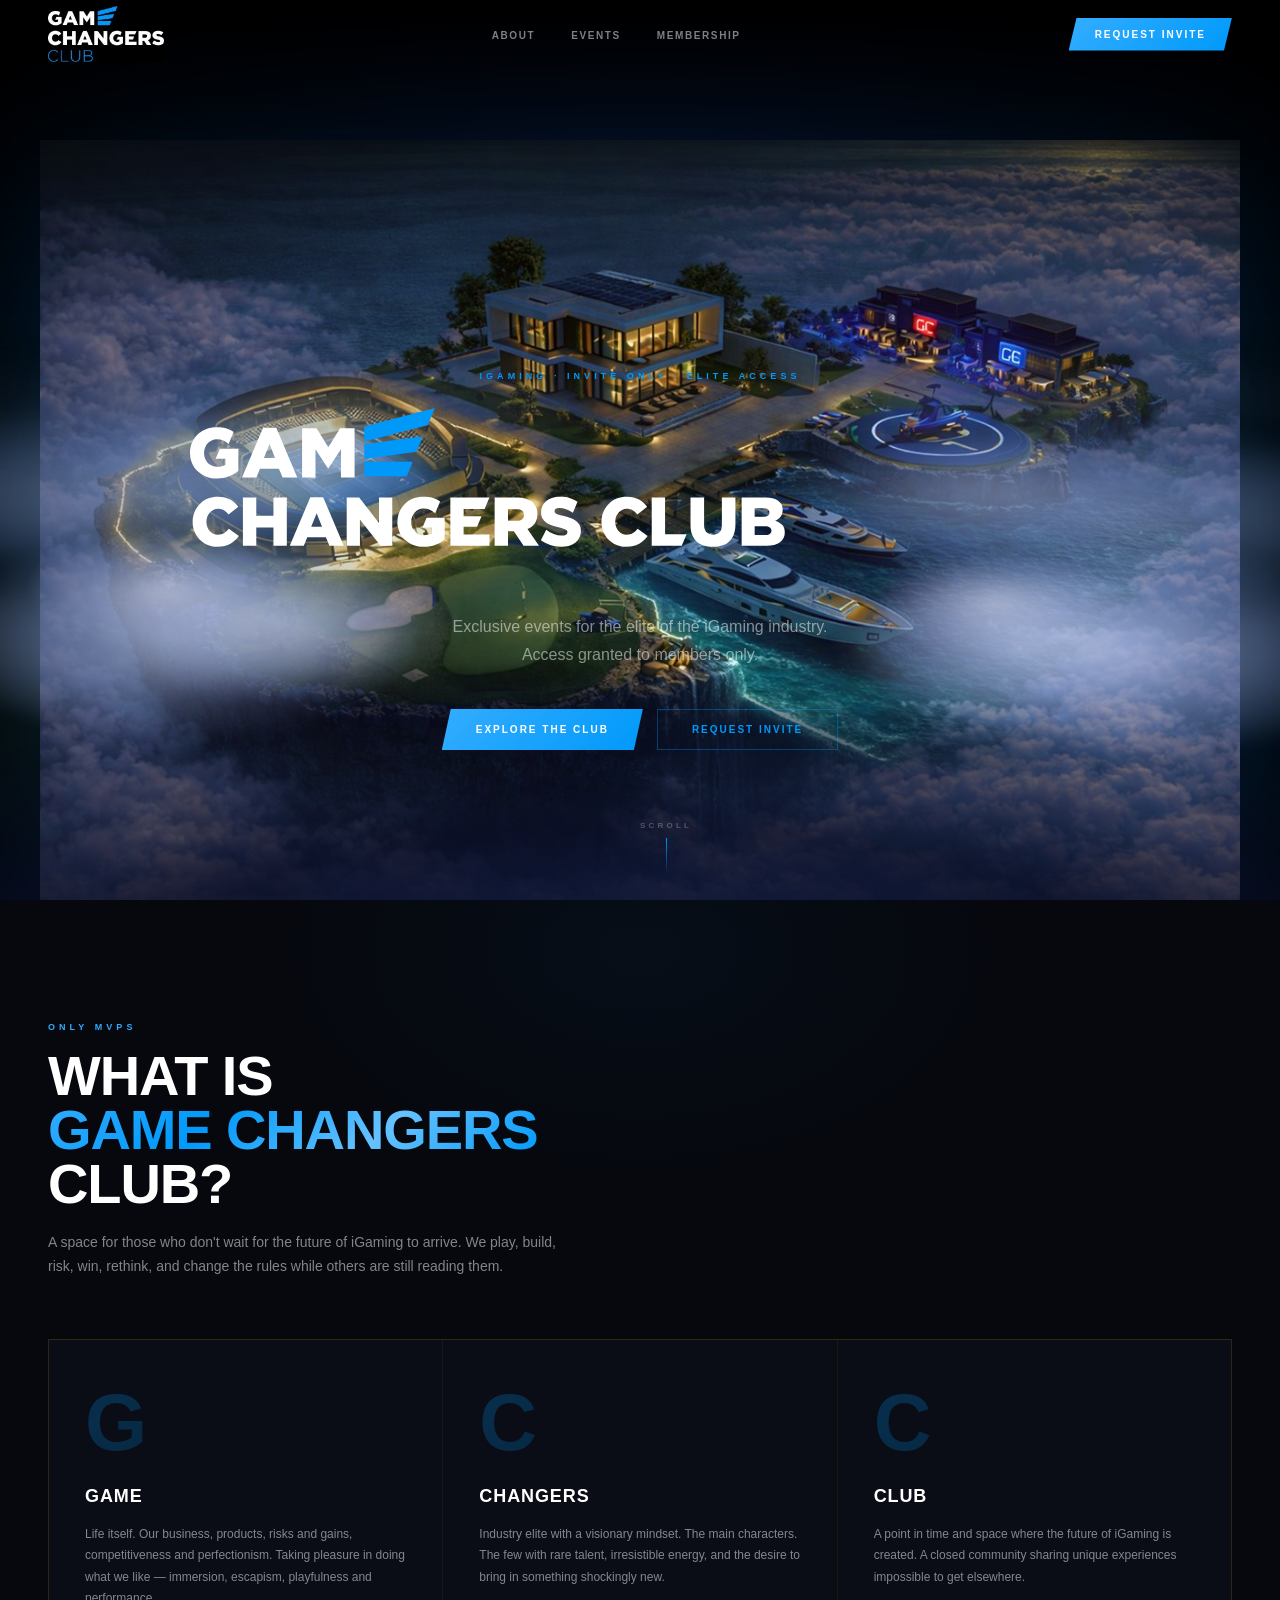
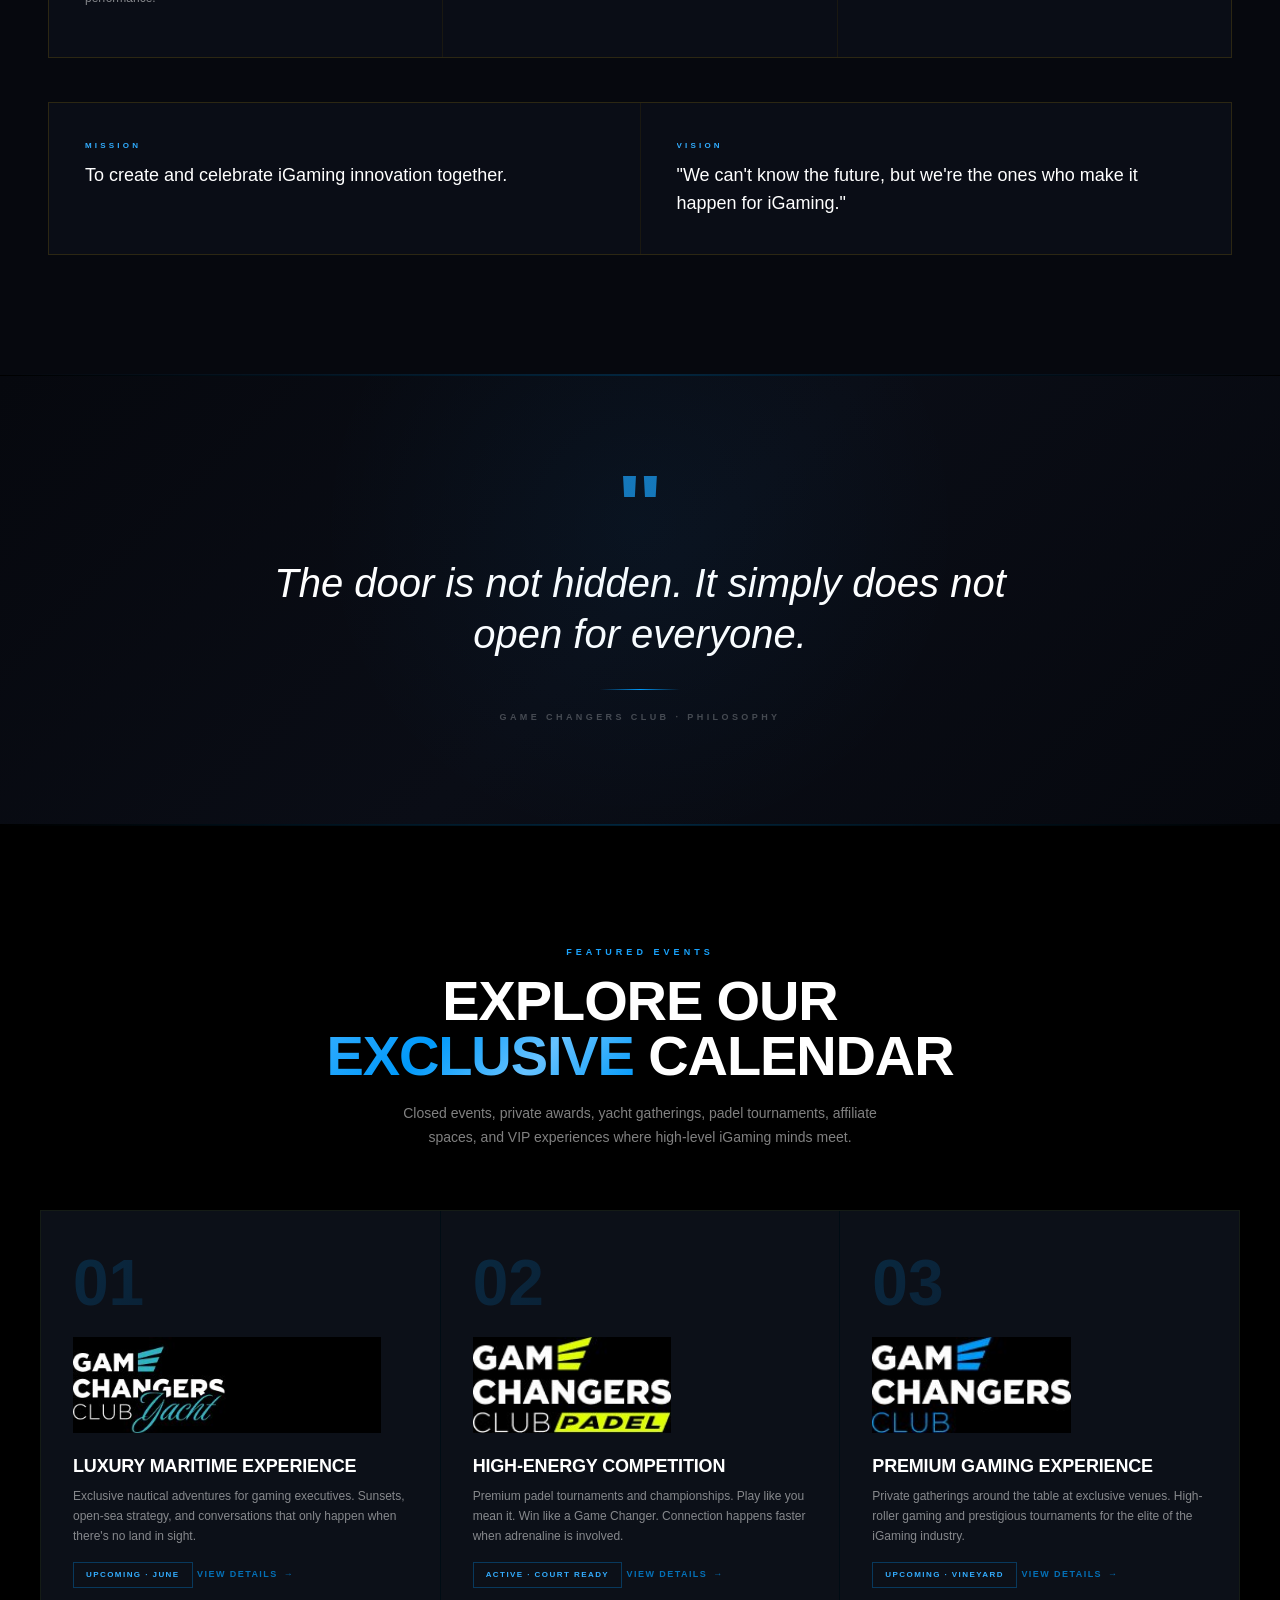
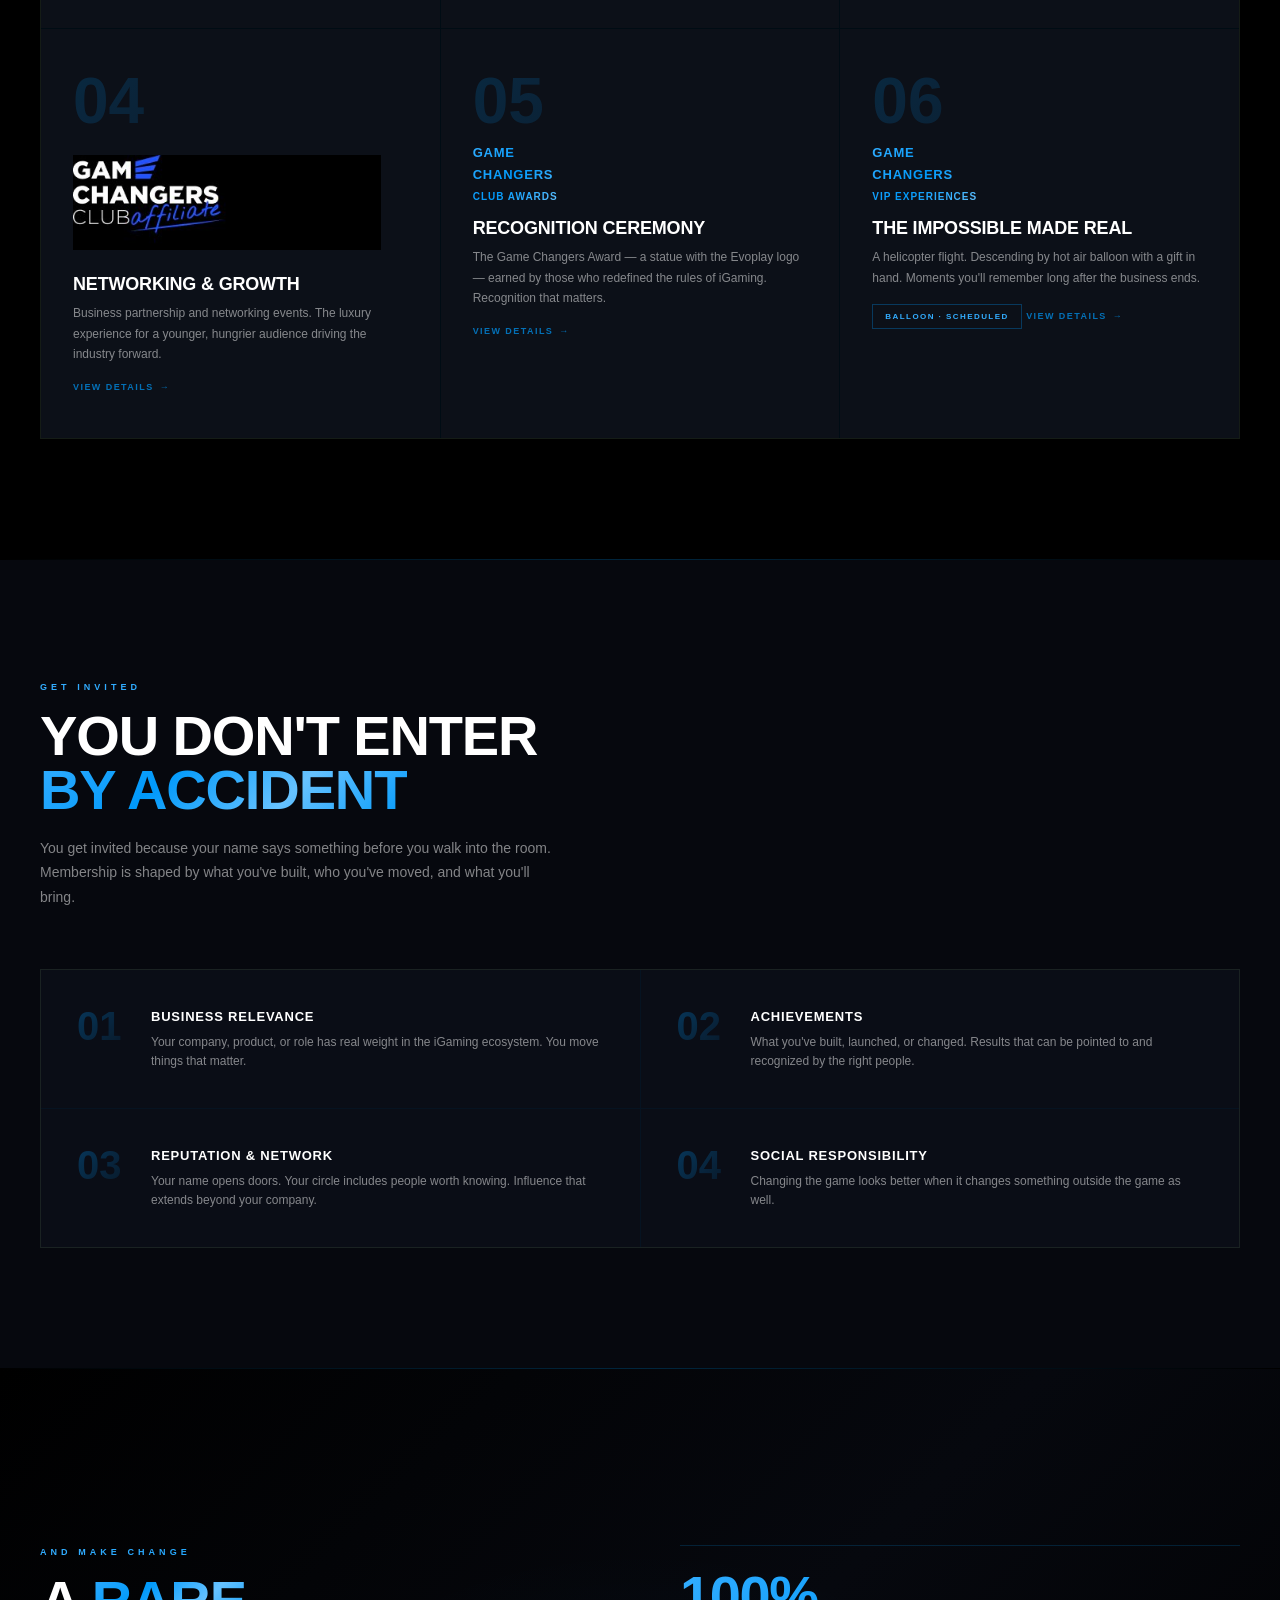
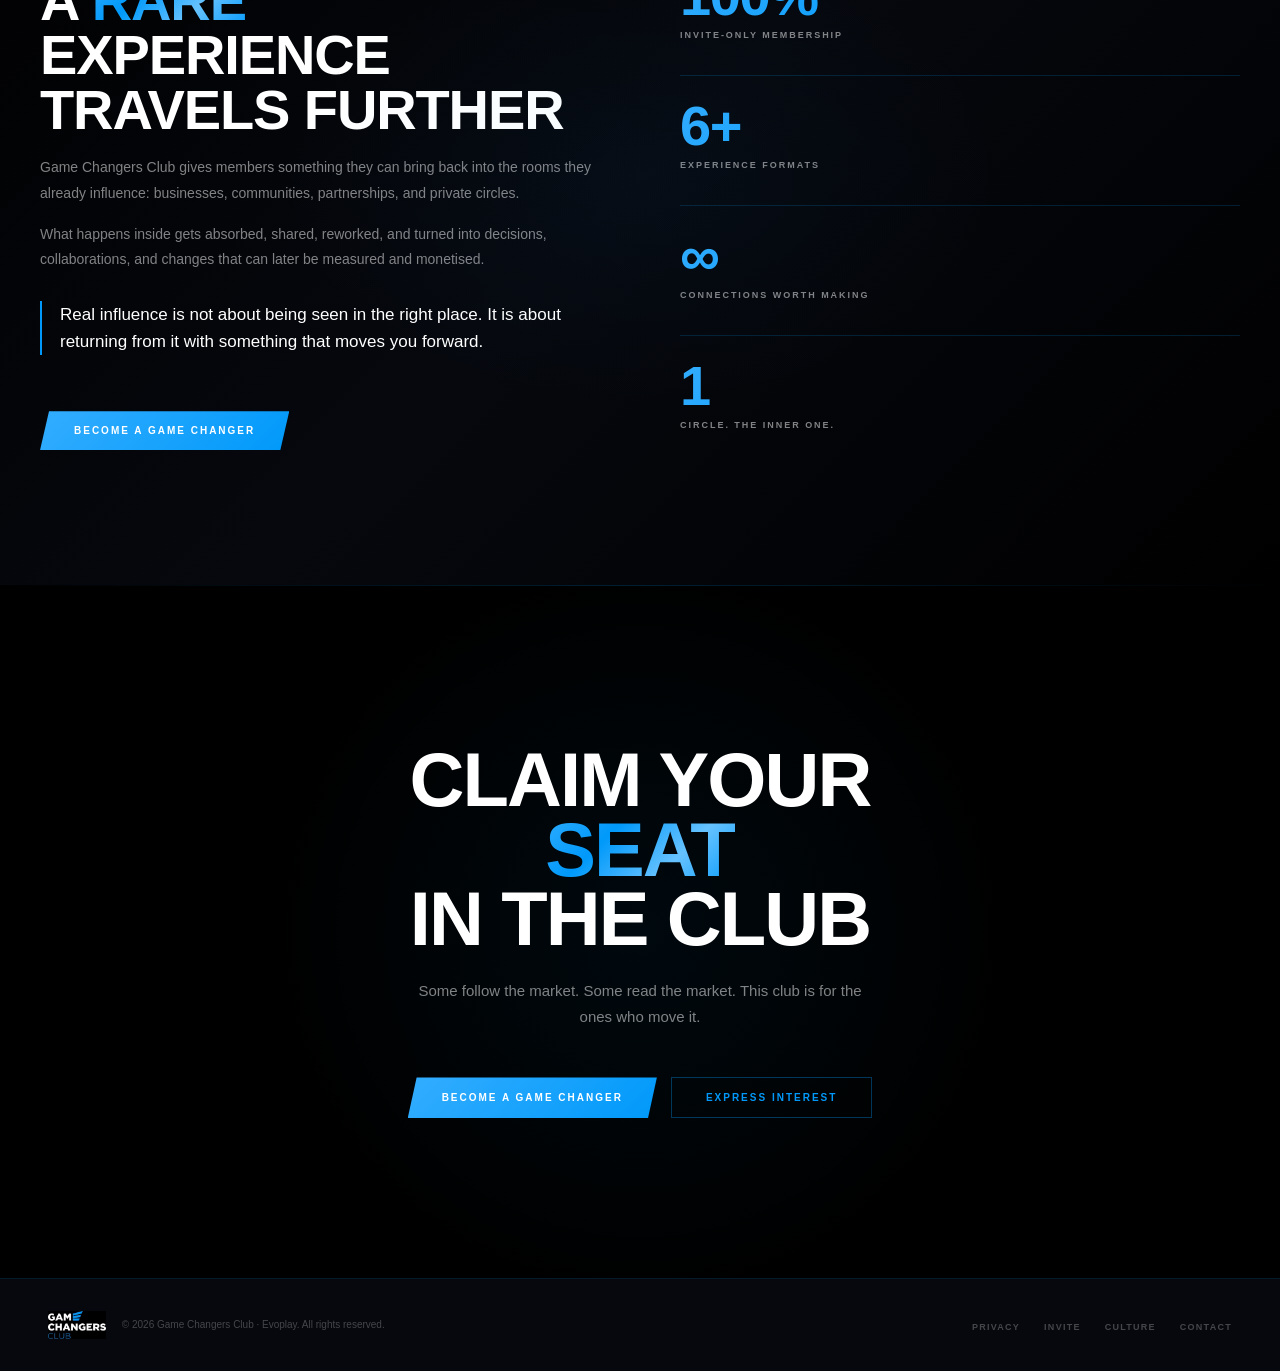
==== commit 7a331583: "update" ====
--- a/index.html
+++ b/index.html
@@ -955,7 +955,7 @@
 });
   // HERE::
 
-  openForm(&#39;general&#39;)
+  openForm("general")
 
 </script>
 
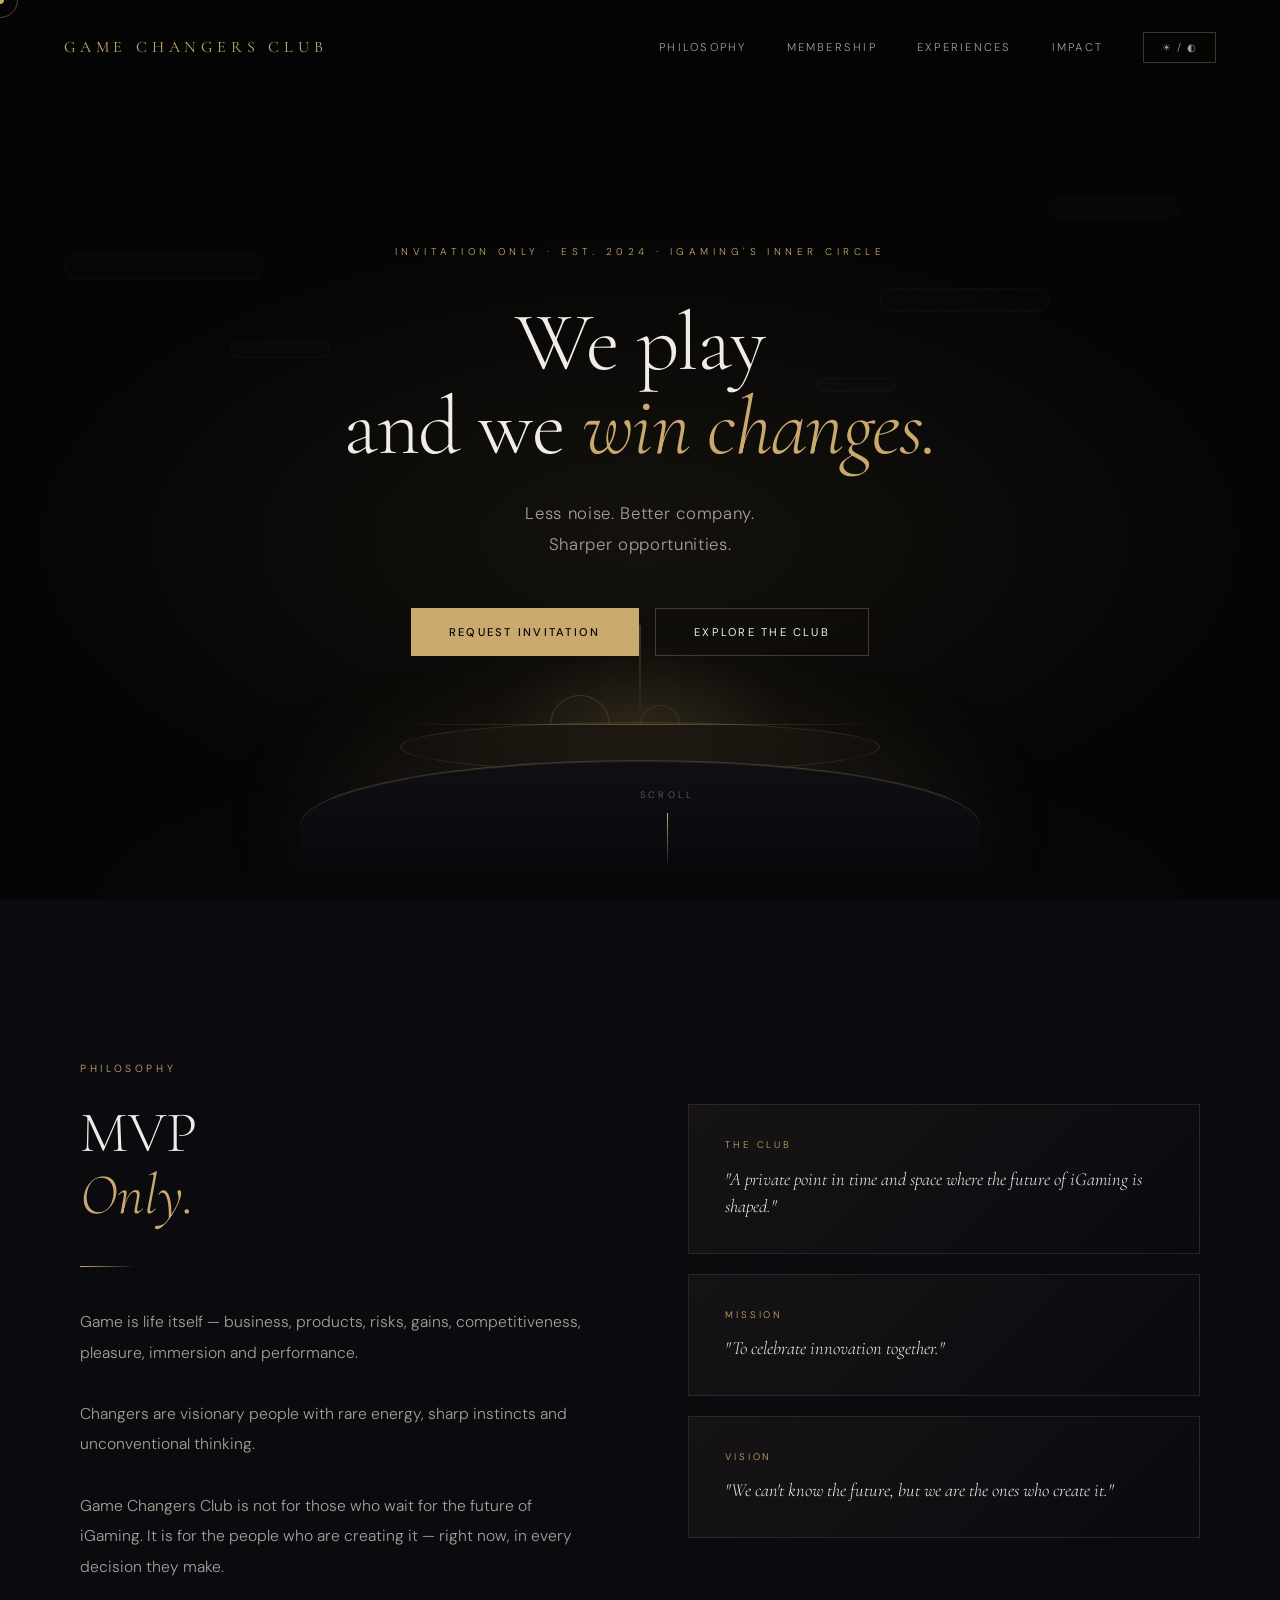
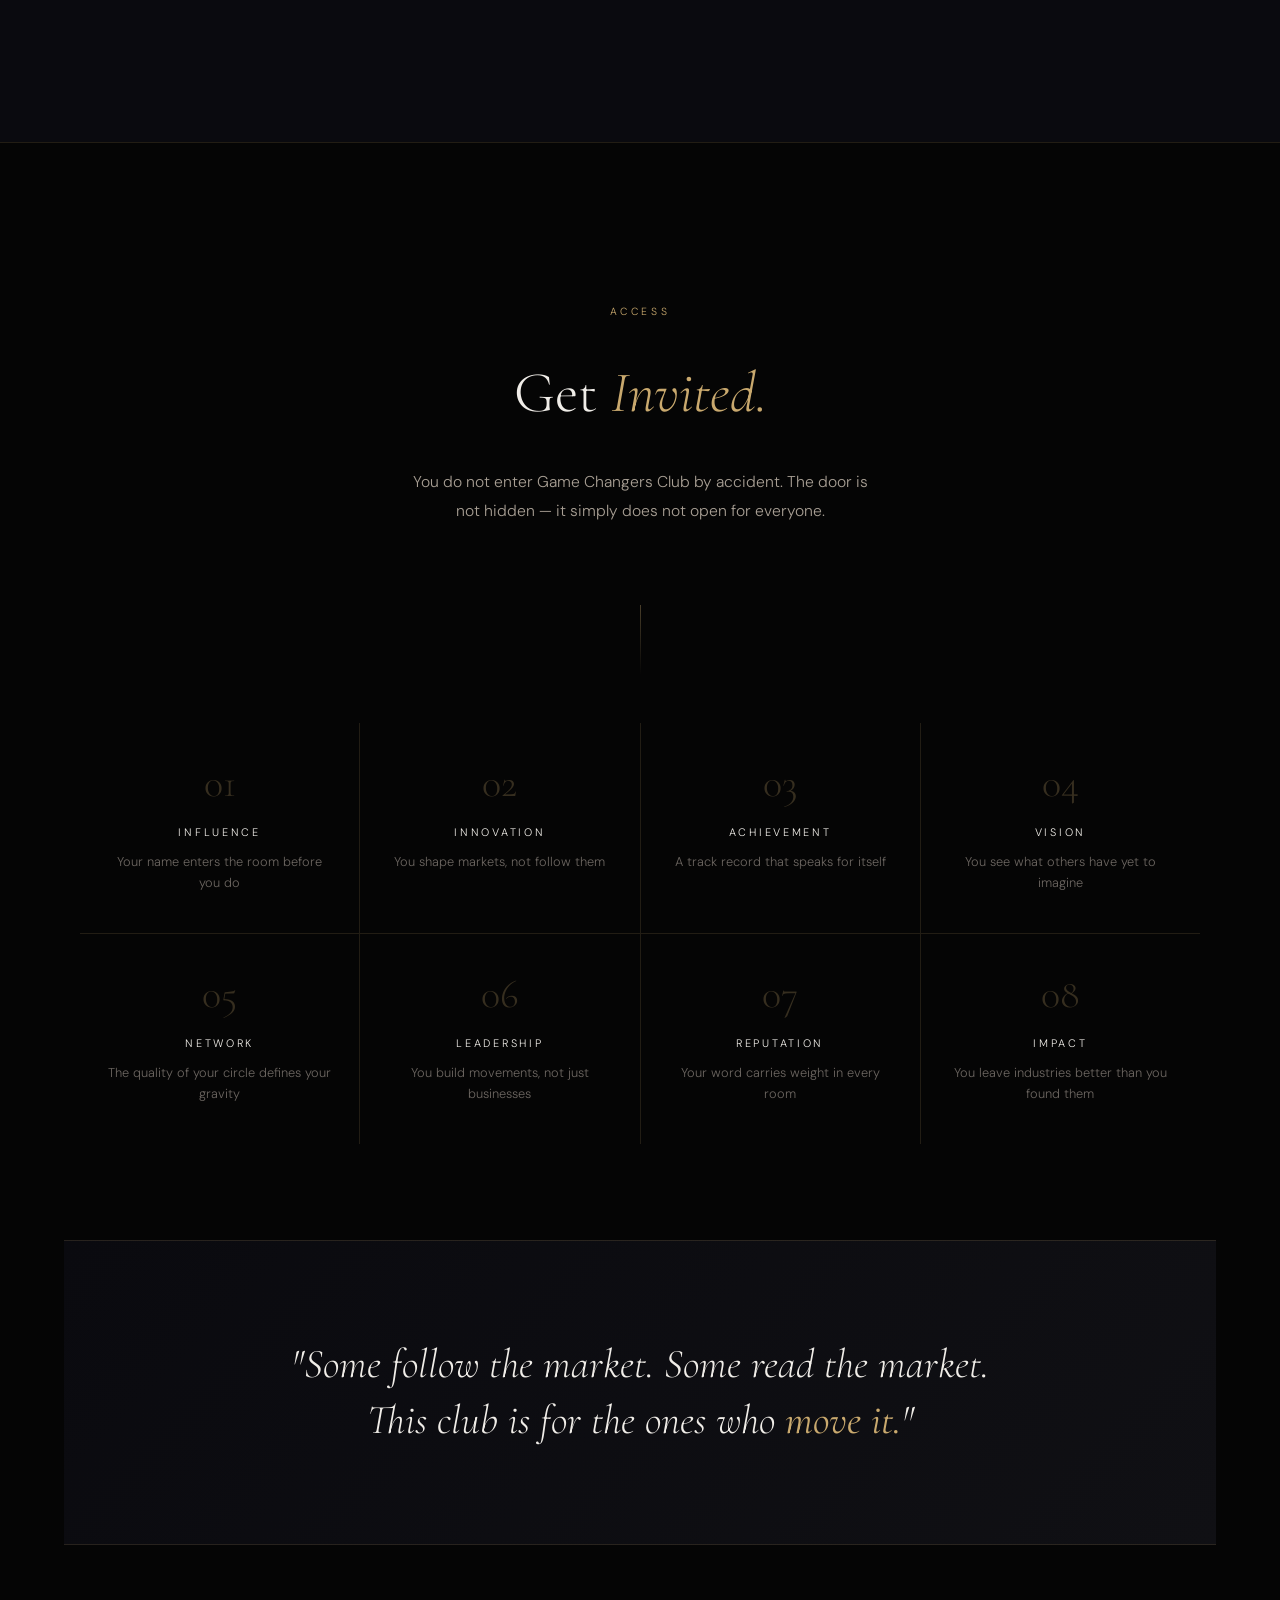
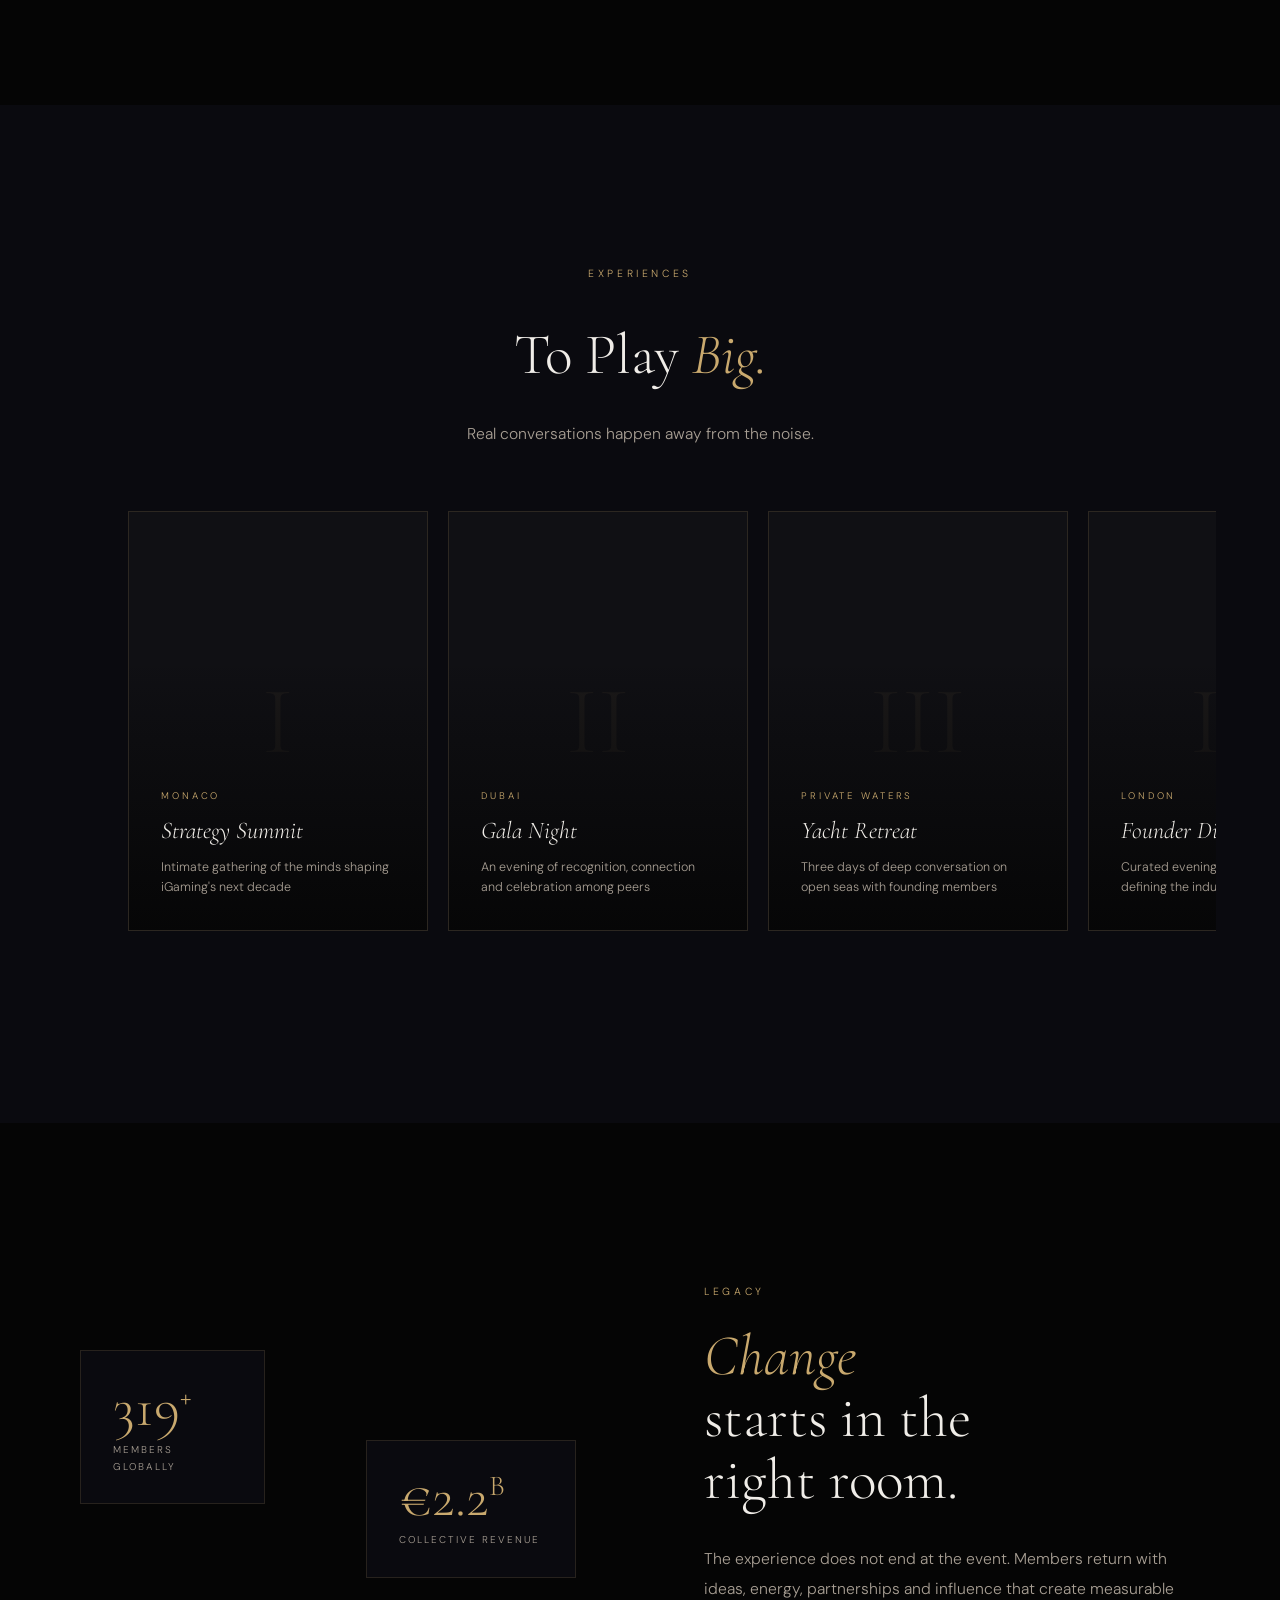
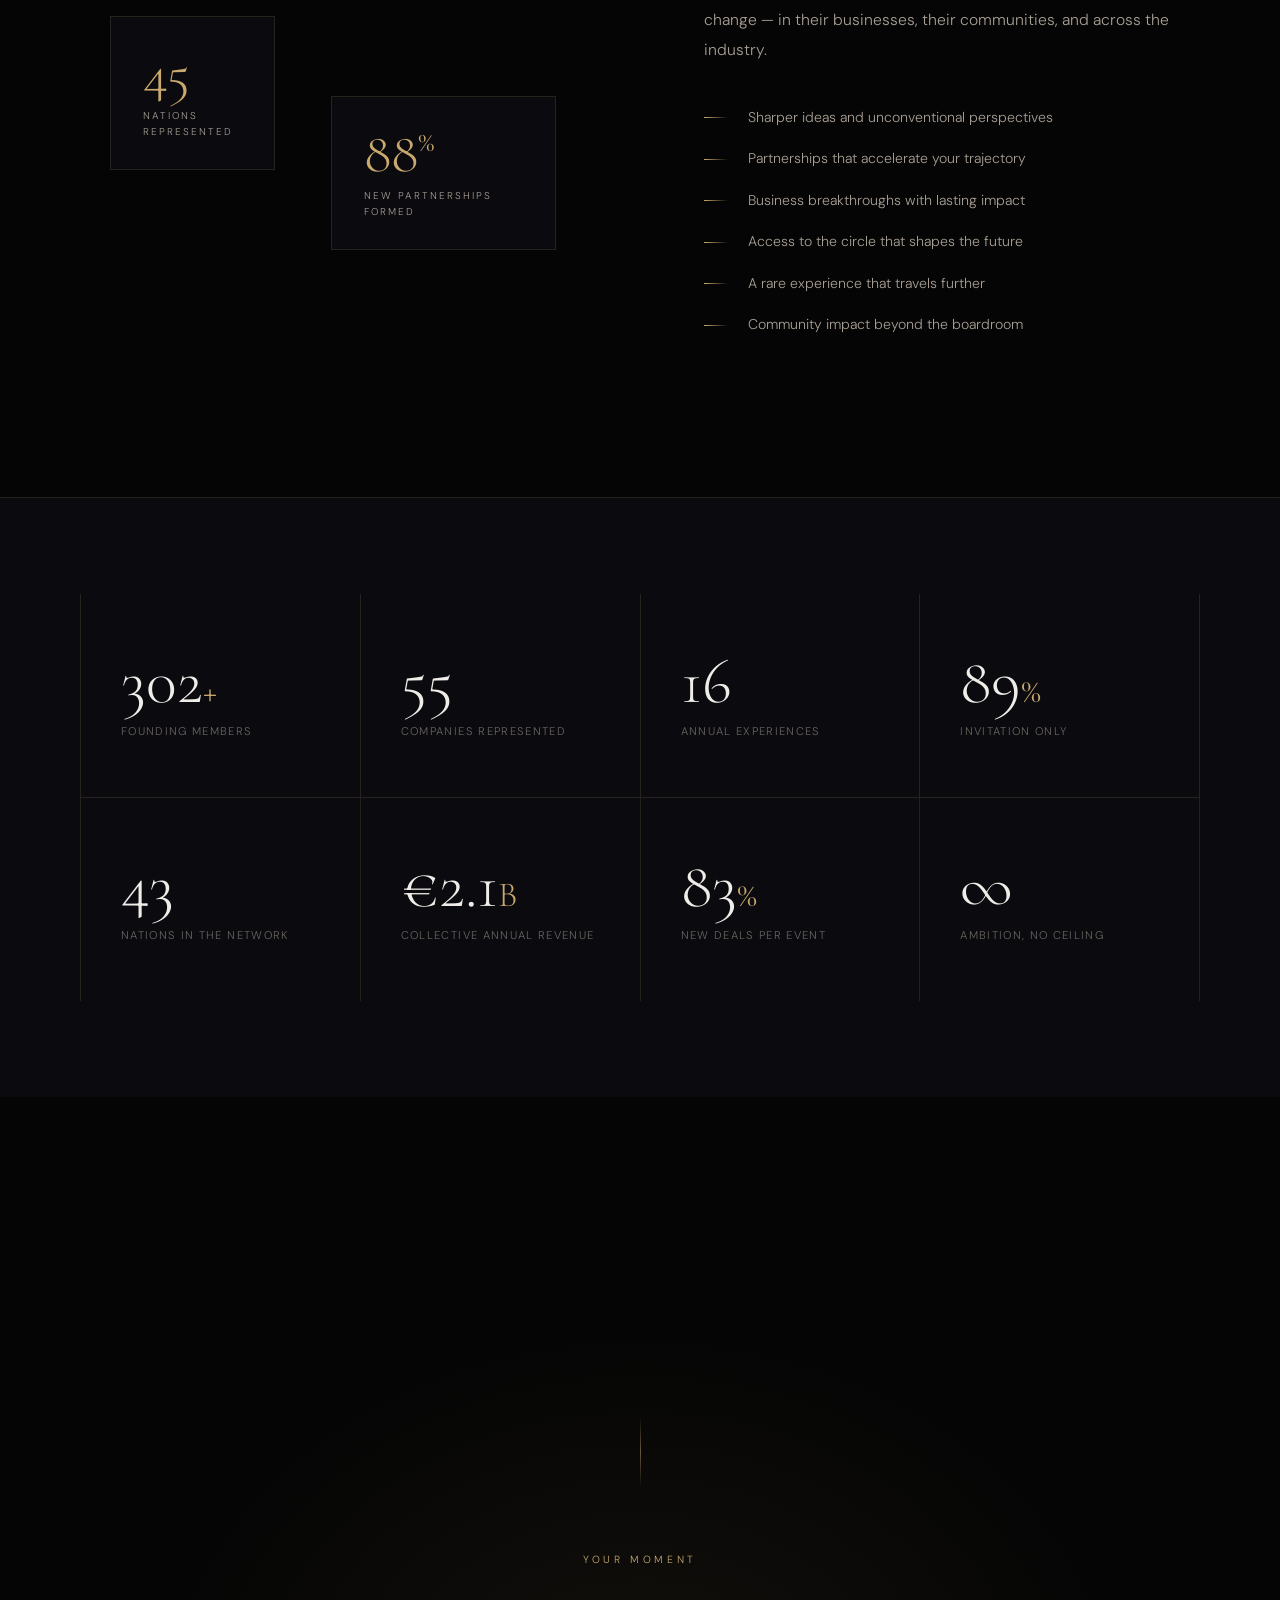
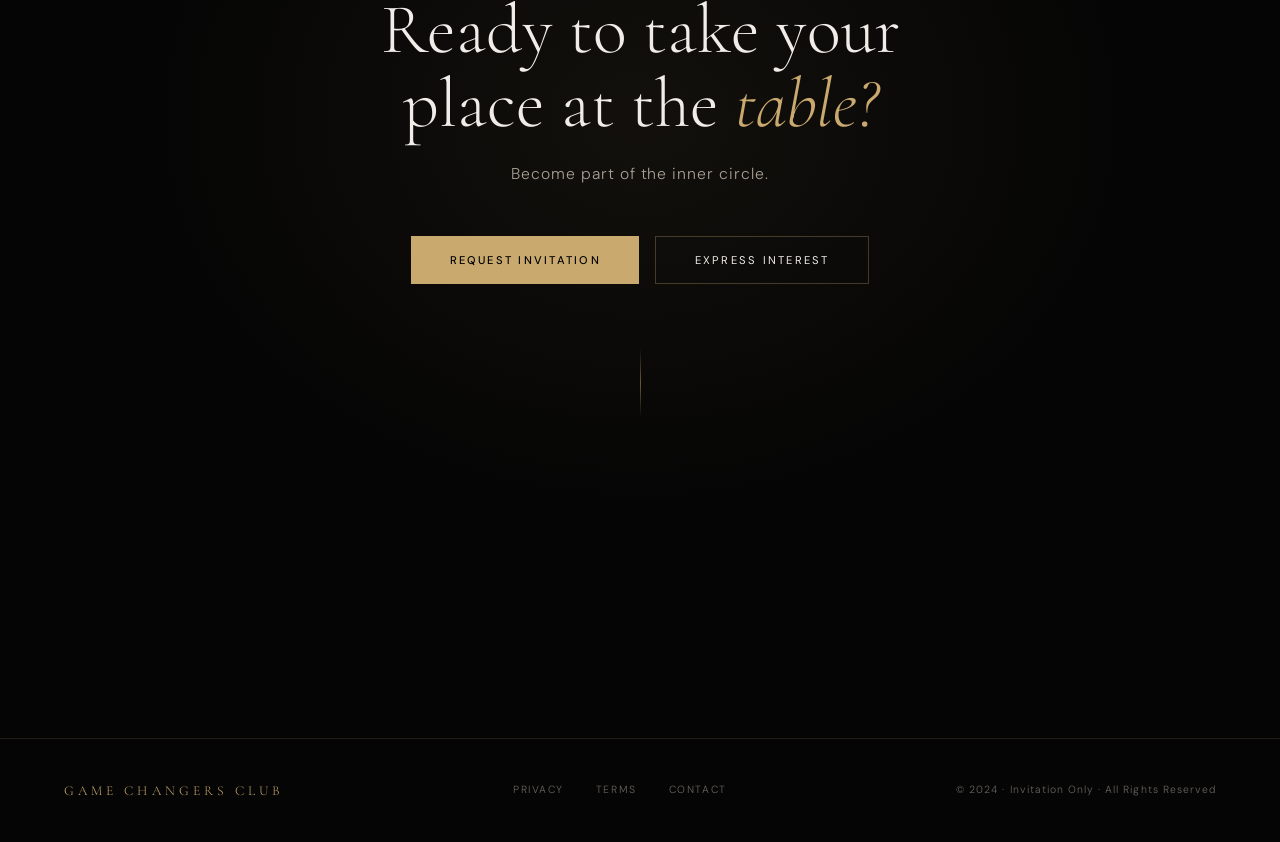
==== commit 434adce5: "update" ====
--- a/index.html
+++ b/index.html
@@ -1,804 +1,538 @@
 <!DOCTYPE html>
-<!-- saved from url=(0063)file:///Users/oksanadovgal/Downloads/game-changers-club_25.html -->
-<html lang="en"><head><meta http-equiv="Content-Type" content="text/html; charset=UTF-8">
-
+<html lang="en">
+<head>
+<meta charset="UTF-8">
 <meta name="viewport" content="width=device-width, initial-scale=1.0">
-<title>Game Changers Club</title>
-<link rel="preconnect" href="https://fonts.googleapis.com/">
-<link href="./index_files/css2" rel="stylesheet">
+<title>Game Changers Club — Invitation Only</title>
+<link href="https://fonts.googleapis.com/css2?family=Cormorant+Garamond:ital,wght@0,300;0,400;0,600;1,300;1,400&family=DM+Sans:wght@300;400;500&display=swap" rel="stylesheet">
 <style>
 *,*::before,*::after{box-sizing:border-box;margin:0;padding:0}
 :root{
-  --gold:#0099FA;
-  --gold-l:#33ADFF;
-  --gold-d:#0070CC;
-  --gold-g:rgba(0,153,250,0.15);
-  --blue:#1E90FF;
-  --blue-b:#4DABFF;
-  --black:#000000;
-  --dark:#06080E;
-  --dark2:#0A0D16;
-  --dark3:#0E1220;
-  --card:#0C1018;
-  --border:rgba(0,153,250,0.16);
-  --border2:rgba(255,255,255,0.06);
-  --text:#FFFFFF;
-  --muted:rgba(255,255,255,0.5);
-  --dim:rgba(255,255,255,0.25);
-  --font:'Montserrat',sans-serif;
+  --bg:#050505;--bg2:#0A0A0F;--bg3:#101014;
+  --gold:#C9A96E;--gold2:#E8C98A;--gold3:#F5E0B0;
+  --text:#F0EDE8;--text2:#A89F94;--text3:#6B6560;
+  --border:rgba(201,169,110,0.15);--border2:rgba(201,169,110,0.3);
+  --glow:rgba(201,169,110,0.06);
+  --ease:cubic-bezier(0.16,1,0.3,1);
+}
+[data-theme="light"]{
+  --bg:#FAF8F5;--bg2:#F3F0EA;--bg3:#E8E4DC;
+  --gold:#8B6A2E;--gold2:#C9A96E;--gold3:#6B4F1E;
+  --text:#1A1714;--text2:#5C5448;--text3:#9A9086;
+  --border:rgba(139,106,46,0.15);--border2:rgba(139,106,46,0.25);
+  --glow:rgba(139,106,46,0.05);
 }
 html{scroll-behavior:smooth}
-body{background:var(--black);color:var(--text);font-family:var(--font);font-weight:400;line-height:1.65;overflow-x:hidden}
-::-webkit-scrollbar{width:3px}
-::-webkit-scrollbar-track{background:var(--dark)}
-::-webkit-scrollbar-thumb{background:var(--gold-d)}
+body{
+  background:var(--bg);color:var(--text);
+  font-family:'DM Sans',sans-serif;font-weight:300;
+  line-height:1.7;overflow-x:hidden;
+  transition:background 0.9s var(--ease),color 0.9s var(--ease);
+  cursor:none;
+}
+*{cursor:none}
+
+/* Custom cursor */
+.cursor{position:fixed;width:8px;height:8px;background:var(--gold);border-radius:50%;pointer-events:none;z-index:9999;transform:translate(-50%,-50%);transition:transform 0.1s}
+.cursor-ring{position:fixed;width:36px;height:36px;border:1px solid var(--gold);border-radius:50%;pointer-events:none;z-index:9998;opacity:0.4;transform:translate(-50%,-50%);transition:width 0.3s var(--ease),height 0.3s var(--ease),opacity 0.3s}
 
 /* NAV */
-nav{position:fixed;top:0;left:0;right:0;z-index:300;height:68px;display:flex;align-items:center;justify-content:space-between;padding:0 48px;transition:background .4s,backdrop-filter .4s}
-nav.s{background:rgba(0,0,0,.94);backdrop-filter:blur(24px);border-bottom:1px solid rgba(0,153,250,.14)}
-.logo{display:flex;align-items:center;gap:10px;text-decoration:none}
-.logo-img{height:56px;width:auto;object-fit:contain}
-.nav-ul{display:flex;gap:36px;list-style:none}
-.nav-ul a{font-size:10px;font-weight:700;letter-spacing:.16em;text-transform:uppercase;color:var(--muted);text-decoration:none;transition:color .2s}
-.nav-ul a:hover{color:var(--gold-l)}
-.nav-btn{font-family:var(--font);font-size:10px;font-weight:800;letter-spacing:.2em;text-transform:uppercase;color:#fff;background:linear-gradient(135deg,var(--gold-l),var(--gold));border:none;padding:11px 26px;cursor:pointer;clip-path:polygon(8px 0%,100% 0%,calc(100% - 8px) 100%,0% 100%);transition:opacity .2s,transform .2s}
-.nav-btn:hover{opacity:.88;transform:translateY(-1px)}
-
-/* ==================== HERO ==================== */
-.hero{position:relative;height:100vh;min-height:700px;overflow:hidden;display:flex;flex-direction:column;align-items:center;justify-content:flex-end;padding-bottom:80px}
-
-/* HERO BG - dark with blue/purple gradient */
-.hero-bg{
+nav{
+  position:fixed;top:0;left:0;right:0;z-index:100;
+  padding:2rem 4rem;display:flex;align-items:center;justify-content:space-between;
+  background:linear-gradient(180deg,rgba(5,5,5,0.6) 0%,transparent 100%);
+  backdrop-filter:blur(4px);
+}
+[data-theme="light"] nav{background:linear-gradient(180deg,rgba(250,248,245,0.7) 0%,transparent 100%)}
+.nav-logo{font-family:'Cormorant Garamond',serif;font-size:1rem;letter-spacing:0.3em;color:var(--gold);text-transform:uppercase;font-weight:400}
+.nav-links{display:flex;gap:2.5rem;align-items:center}
+.nav-links a{font-size:0.7rem;letter-spacing:0.2em;text-transform:uppercase;color:var(--text2);text-decoration:none;transition:color 0.4s}
+.nav-links a:hover{color:var(--gold)}
+.theme-btn{background:none;border:1px solid var(--border2);color:var(--text2);font-size:0.65rem;letter-spacing:0.15em;text-transform:uppercase;padding:0.5rem 1.1rem;font-family:'DM Sans',sans-serif;font-weight:300;transition:all 0.4s}
+.theme-btn:hover{border-color:var(--gold);color:var(--gold)}
+
+/* HERO */
+.hero{height:100vh;min-height:700px;display:flex;align-items:center;justify-content:center;text-align:center;position:relative;overflow:hidden}
+.hero-atmosphere{
   position:absolute;inset:0;
   background:
-    radial-gradient(ellipse 80% 60% at 50% 20%, rgba(10,20,60,0.9) 0%, transparent 70%),
-    radial-gradient(ellipse 60% 40% at 20% 80%, rgba(201,162,39,0.06) 0%, transparent 60%),
-    radial-gradient(ellipse 60% 40% at 80% 80%, rgba(30,80,200,0.08) 0%, transparent 60%),
-    #000000;
-}
-
-/* ISLAND IMAGE */
-.island-wrap{
-  position:absolute;
-  bottom:-40px;
-  left:50%;
-  transform:translateX(-50%);
-  width:min(1200px, 110vw);
-  will-change:transform;
-  z-index:2;
-}
-.island-img{
-  width:100%;
-  height:auto;
-  display:block;
-  filter:drop-shadow(0 0 80px rgba(0,153,250,0.12)) drop-shadow(0 0 160px rgba(30,144,255,0.1));
-}
-
-/* CLOUD LAYERS - realistic CSS clouds with parallax */
-.clouds{position:absolute;inset:0;z-index:3;pointer-events:none;overflow:hidden}
-
-.cloud-layer{position:absolute;width:100%;height:100%}
-
-/* Bottom cloud bank - main layer */
-.cl-base{
-  bottom:0;left:0;right:0;
-  height:55%;
-  background:
-    radial-gradient(ellipse 120% 80% at 50% 110%, rgba(15,25,60,0.95) 0%, rgba(8,12,35,0.8) 30%, transparent 65%),
-    radial-gradient(ellipse 80% 60% at 20% 120%, rgba(12,20,50,0.9) 0%, transparent 55%),
-    radial-gradient(ellipse 80% 60% at 80% 120%, rgba(12,20,50,0.9) 0%, transparent 55%);
-  position:absolute;
-}
-
-/* Individual volumetric cloud puffs */
-.cpuff{
-  position:absolute;
-  border-radius:50%;
-  will-change:transform;
-  pointer-events:none;
-  filter:blur(0px);
-}
-
-/* Cloud group 1 - foreground bottom left */
-.cp1{width:480px;height:200px;bottom:18%;left:-5%;background:radial-gradient(ellipse,rgba(180,195,230,0.72) 0%,rgba(140,160,210,0.45) 40%,transparent 75%);filter:blur(8px)}
-.cp2{width:360px;height:160px;bottom:22%;left:8%;background:radial-gradient(ellipse,rgba(200,210,240,0.65) 0%,rgba(160,175,220,0.38) 40%,transparent 72%);filter:blur(6px)}
-.cp3{width:280px;height:120px;bottom:28%;left:2%;background:radial-gradient(ellipse,rgba(220,225,245,0.6) 0%,rgba(180,190,230,0.32) 40%,transparent 70%);filter:blur(5px)}
-
-/* Cloud group 2 - foreground bottom right */
-.cp4{width:520px;height:210px;bottom:16%;right:-8%;background:radial-gradient(ellipse,rgba(175,190,228,0.7) 0%,rgba(135,155,208,0.42) 40%,transparent 75%);filter:blur(9px)}
-.cp5{width:380px;height:155px;bottom:20%;right:5%;background:radial-gradient(ellipse,rgba(195,205,238,0.62) 0%,rgba(155,170,218,0.36) 40%,transparent 72%);filter:blur(7px)}
-.cp6{width:260px;height:110px;bottom:27%;right:12%;background:radial-gradient(ellipse,rgba(215,220,242,0.58) 0%,rgba(175,185,228,0.3) 40%,transparent 70%);filter:blur(5px)}
-
-/* Cloud group 3 - mid left */
-.cp7{width:600px;height:180px;bottom:35%;left:-12%;background:radial-gradient(ellipse,rgba(160,180,225,0.55) 0%,rgba(120,148,205,0.3) 45%,transparent 75%);filter:blur(12px)}
-.cp8{width:420px;height:140px;bottom:40%;left:5%;background:radial-gradient(ellipse,rgba(170,188,228,0.48) 0%,rgba(130,155,210,0.25) 45%,transparent 72%);filter:blur(10px)}
-
-/* Cloud group 4 - mid right */
-.cp9{width:580px;height:175px;bottom:33%;right:-10%;background:radial-gradient(ellipse,rgba(158,178,224,0.52) 0%,rgba(118,145,204,0.28) 45%,transparent 75%);filter:blur(12px)}
-.cp10{width:400px;height:135px;bottom:38%;right:8%;background:radial-gradient(ellipse,rgba(168,186,226,0.46) 0%,rgba(128,152,208,0.24) 45%,transparent 72%);filter:blur(10px)}
-
-/* Dark cloud undersides */
-.cp11{width:700px;height:100px;bottom:15%;left:10%;background:radial-gradient(ellipse,rgba(5,8,25,0.65) 0%,rgba(8,12,35,0.4) 50%,transparent 75%);filter:blur(15px)}
-.cp12{width:600px;height:90px;bottom:12%;right:15%;background:radial-gradient(ellipse,rgba(5,8,25,0.6) 0%,rgba(8,12,35,0.35) 50%,transparent 75%);filter:blur(14px)}
-
-/* Top atmospheric haze */
-.cp13{width:900px;height:120px;bottom:48%;left:-10%;background:radial-gradient(ellipse,rgba(130,155,210,0.28) 0%,transparent 65%);filter:blur(20px)}
-.cp14{width:800px;height:100px;bottom:50%;right:-8%;background:radial-gradient(ellipse,rgba(125,150,205,0.25) 0%,transparent 65%);filter:blur(18px)}
-
-/* Golden light tint on clouds (from island lights) */
-.cp-gold{position:absolute;width:400px;height:160px;bottom:25%;left:30%;background:radial-gradient(ellipse,rgba(0,153,250,0.12) 0%,transparent 65%);filter:blur(20px)}
-.cp-blue{position:absolute;width:350px;height:140px;bottom:27%;right:28%;background:radial-gradient(ellipse,rgba(30,144,255,0.08) 0%,transparent 65%);filter:blur(18px)}
-
-/* TOP gradient to black */
-.hero-top-fade{position:absolute;top:0;left:0;right:0;height:35%;background:linear-gradient(to bottom,#000 0%,transparent 100%);z-index:4;pointer-events:none}
+    radial-gradient(ellipse 70% 50% at 50% 60%,rgba(201,169,110,0.08) 0%,transparent 70%),
+    radial-gradient(ellipse 40% 25% at 50% 85%,rgba(201,169,110,0.05) 0%,transparent 60%),
+    radial-gradient(ellipse 100% 40% at 50% 100%,rgba(10,10,15,0.8) 0%,transparent 50%);
+}
+/* Floating island */
+.island-scene{position:absolute;bottom:-20px;left:50%;transform:translateX(-50%);width:100%;max-width:900px;height:380px;pointer-events:none}
+.island-body{
+  position:absolute;bottom:0;left:50%;transform:translateX(-50%);
+  width:680px;height:160px;
+  background:linear-gradient(180deg,var(--bg3) 0%,var(--bg2) 50%,var(--bg) 100%);
+  border-radius:55% 55% 35% 35%/45% 45% 25% 25%;
+  border-top:1px solid var(--border2);
+  box-shadow:0 -30px 100px rgba(201,169,110,0.07),inset 0 1px 0 rgba(201,169,110,0.12);
+}
+.island-top{
+  position:absolute;bottom:148px;left:50%;transform:translateX(-50%);
+  width:480px;height:50px;
+  background:linear-gradient(180deg,rgba(201,169,110,0.03) 0%,transparent 100%);
+  border-radius:50%;border:1px solid var(--border);
+}
+.island-light{
+  position:absolute;bottom:195px;left:50%;transform:translateX(-50%);
+  width:300px;height:80px;
+  background:radial-gradient(ellipse at 50% 100%,rgba(201,169,110,0.12),transparent 70%);
+}
+.island-spire{
+  position:absolute;bottom:195px;left:50%;transform:translateX(-50%);
+  width:1px;height:100px;
+  background:linear-gradient(180deg,rgba(201,169,110,0.5),transparent);
+}
+.island-arch{
+  position:absolute;bottom:195px;left:50%;transform:translateX(-50%) translateX(-60px);
+  width:60px;height:30px;border:1px solid rgba(201,169,110,0.2);
+  border-bottom:none;border-radius:30px 30px 0 0;
+}
+.island-arch2{
+  position:absolute;bottom:195px;left:50%;transform:translateX(-50%) translateX(20px);
+  width:40px;height:20px;border:1px solid rgba(201,169,110,0.12);
+  border-bottom:none;border-radius:20px 20px 0 0;
+}
+.glow-horizon{
+  position:absolute;bottom:195px;left:50%;transform:translateX(-50%);
+  width:500px;height:1px;
+  background:linear-gradient(90deg,transparent,var(--gold),transparent);
+  opacity:0.35;
+}
+/* Clouds */
+.cloud{position:absolute;border-radius:60px;background:rgba(255,255,255,0.012);border:1px solid rgba(255,255,255,0.025)}
+[data-theme="light"] .cloud{background:rgba(0,0,0,0.03);border:1px solid rgba(0,0,0,0.05)}
+.c1{width:200px;height:28px;top:28%;left:5%;animation:cloudDrift1 20s ease-in-out infinite}
+.c2{width:130px;height:20px;top:22%;right:8%;animation:cloudDrift2 25s ease-in-out infinite}
+.c3{width:100px;height:16px;top:38%;left:18%;animation:cloudDrift1 30s ease-in-out infinite 5s}
+.c4{width:170px;height:24px;top:32%;right:18%;animation:cloudDrift2 22s ease-in-out infinite 3s}
+.c5{width:80px;height:14px;top:42%;right:30%;animation:cloudDrift1 18s ease-in-out infinite 8s}
+@keyframes cloudDrift1{0%,100%{transform:translateX(0) translateY(0)}50%{transform:translateX(25px) translateY(-10px)}}
+@keyframes cloudDrift2{0%,100%{transform:translateX(0) translateY(0)}50%{transform:translateX(-20px) translateY(8px)}}
+
+/* Particles */
+.particle{position:absolute;width:1px;height:1px;background:var(--gold);border-radius:50%;opacity:0;animation:pFloat var(--pd,5s) ease-in-out infinite var(--delay,0s)}
+@keyframes pFloat{0%{opacity:0;transform:translateY(0) translateX(0)}15%{opacity:0.8}80%{opacity:0.15}100%{opacity:0;transform:translateY(-150px) translateX(var(--dx,30px))}}
 
 /* Hero content */
-.hero-content{position:relative;z-index:10;text-align:center;max-width:960px;padding:0 24px;margin-bottom:70px}
-.hero-ey{font-size:9px;font-weight:800;letter-spacing:.45em;text-transform:uppercase;color:var(--gold);margin-bottom:24px;opacity:0;animation:fu .7s .15s forwards}
-
-.hero-h1 .gold{
-  background:linear-gradient(135deg,#33ADFF 0%,#0099FA 30%,#66C2FF 55%,#0099FA 75%,#0070CC 100%);
-  -webkit-background-clip:text;-webkit-text-fill-color:transparent;background-clip:text;
-}
-.hero-h1 .outline{
-  -webkit-text-stroke:1px rgba(255,255,255,.28);
-  color:transparent;
-  -webkit-text-fill-color:transparent;
-}
-
-.hero-p{font-size:16px;color:var(--muted);max-width:560px;margin:0 auto 40px;line-height:1.75;opacity:0;animation:fu .7s .55s forwards}
-.hero-btns{display:flex;gap:14px;justify-content:center;opacity:0;animation:fu .7s .75s forwards}
-
-@keyframes fu{from{opacity:0;transform:translateY(28px)}to{opacity:1;transform:translateY(0)}}
-
-/* BTNS */
-.btn-gold{font-family:var(--font);font-size:10px;font-weight:800;letter-spacing:.2em;text-transform:uppercase;color:#fff;background:linear-gradient(135deg,var(--gold-l),var(--gold));border:none;padding:14px 34px;cursor:pointer;clip-path:polygon(9px 0%,100% 0%,calc(100% - 9px) 100%,0% 100%);transition:opacity .2s,transform .2s}
-.btn-gold:hover{opacity:.88;transform:translateY(-2px)}
-.btn-ghost{font-family:var(--font);font-size:10px;font-weight:600;letter-spacing:.2em;text-transform:uppercase;color:var(--gold);background:transparent;border:1px solid rgba(0,153,250,.35);padding:14px 34px;cursor:pointer;transition:color .2s,border-color .2s,background .2s}
-.btn-ghost:hover{background:rgba(0,153,250,.07);border-color:rgba(0,153,250,.6)}
-
-/* SCROLL */
-.scr{position:absolute;bottom:26px;left:50%;transform:translateX(-50%);z-index:10;text-align:center;opacity:0;animation:fu .7s 1.1s forwards}
-.scr span{display:block;font-size:8px;font-weight:700;letter-spacing:.4em;text-transform:uppercase;color:var(--dim);margin-bottom:6px}
-.scr-ln{width:1px;height:36px;background:linear-gradient(to bottom,var(--gold),transparent);margin:0 auto;animation:sp 2s ease-in-out infinite}
-@keyframes sp{0%,100%{opacity:.3}50%{opacity:1}}
-
-/* ==================== SECTIONS ==================== */
-.sec{padding:120px 48px}
-.con{max-width:1200px;margin:0 auto}
-.slbl{
-  font-size:9px;font-weight:800;letter-spacing:.45em;text-transform:uppercase;
-  background:linear-gradient(135deg,var(--gold-l),var(--gold));
-  -webkit-background-clip:text;-webkit-text-fill-color:transparent;background-clip:text;
-  display:block;margin-bottom:14px;
-}
-.stit{font-size:clamp(32px,4.5vw,56px);font-weight:900;text-transform:uppercase;letter-spacing:-.02em;line-height:.97;margin-bottom:18px}
-.stit .gold{background:linear-gradient(135deg,#33ADFF,#0099FA,#66C2FF,#0099FA);-webkit-background-clip:text;-webkit-text-fill-color:transparent;background-clip:text}
-.sdesc{font-size:14px;color:var(--muted);max-width:520px;line-height:1.75}
-.ctr{text-align:center}.ctr .sdesc{margin:0 auto}
-.divider{height:1px;background:linear-gradient(to right,transparent,rgba(0,153,250,.2),transparent);max-width:1200px;margin:0 auto}
-
-/* ==================== ABOUT SECTION ==================== */
-.about-sec{background:var(--dark);position:relative;overflow:hidden}
-.about-sec::before{content:'';position:absolute;top:-200px;left:50%;transform:translateX(-50%);width:800px;height:500px;background:radial-gradient(ellipse,rgba(0,153,250,.04) 0%,transparent 65%);pointer-events:none}
-.about-sec::after{content:'';position:absolute;bottom:0;left:0;right:0;height:1px;background:linear-gradient(to right,transparent,rgba(0,153,250,.2),transparent)}
-
-/* PHILOSOPHY GRID */
-.phil-g{display:grid;grid-template-columns:repeat(3,1fr);gap:1px;background:rgba(201,162,39,.1);border:1px solid rgba(201,162,39,.1);margin-top:60px}
-.pc{background:var(--dark2);padding:48px 36px;position:relative;overflow:hidden;transition:background .3s}
-.pc::before{content:'';position:absolute;top:0;left:0;right:0;height:1px;background:linear-gradient(to right,transparent,rgba(0,153,250,.4),transparent);transform:scaleX(0);transition:transform .4s}
-.pc:hover{background:var(--dark3)}.pc:hover::before{transform:scaleX(1)}
-.pl{font-size:80px;font-weight:900;line-height:.88;margin-bottom:24px;background:linear-gradient(135deg,rgba(0,153,250,.25),rgba(0,153,250,.08));-webkit-background-clip:text;-webkit-text-fill-color:transparent;background-clip:text}
-.pw{font-size:18px;font-weight:800;text-transform:uppercase;letter-spacing:.05em;margin-bottom:12px}
-.pd{font-size:12px;color:var(--muted);line-height:1.78}
-
-/* MV */
-.mv-g{display:grid;grid-template-columns:1fr 1fr;gap:1px;background:rgba(201,162,39,.1);border:1px solid rgba(201,162,39,.1);margin-top:44px}
-.mvi{background:var(--dark2);padding:36px}
-.mvl{font-size:8px;font-weight:800;letter-spacing:.4em;text-transform:uppercase;background:linear-gradient(135deg,var(--gold-l),var(--gold));-webkit-background-clip:text;-webkit-text-fill-color:transparent;background-clip:text;display:block;margin-bottom:10px}
-.mvt{font-size:18px;font-weight:300;color:var(--text);line-height:1.55}
-
-/* ==================== ISLAND INTERACTIVE ==================== */
-.island-sec{background:var(--dark);padding:100px 0 60px;position:relative;overflow:hidden}
-.island-sec::before{content:'';position:absolute;top:-100px;left:50%;transform:translateX(-50%);width:900px;height:400px;background:radial-gradient(ellipse,rgba(0,153,250,.04) 0%,transparent 65%);pointer-events:none}
-
-/* ==================== QUOTE ==================== */
-.q-sec{
-  background:linear-gradient(135deg,var(--dark) 0%,var(--dark2) 50%,var(--dark) 100%);
-  padding:100px 48px;text-align:center;position:relative;overflow:hidden;
-}
-.q-sec::before{content:'';position:absolute;top:-200px;left:50%;transform:translateX(-50%);width:700px;height:700px;background:radial-gradient(circle,rgba(0,153,250,.05) 0%,transparent 65%);pointer-events:none}
-.qm{font-size:100px;font-weight:900;line-height:.6;margin-bottom:22px;background:linear-gradient(135deg,var(--gold-l),var(--gold));-webkit-background-clip:text;-webkit-text-fill-color:transparent;background-clip:text;opacity:.7}
-.qt{font-size:clamp(22px,3.5vw,40px);font-weight:300;font-style:italic;line-height:1.28;max-width:740px;margin:0 auto 28px;color:var(--text)}
-.qa{font-size:9px;font-weight:800;letter-spacing:.38em;text-transform:uppercase;color:var(--dim)}
-
-/* ==================== EVENTS GRID ==================== */
-.ev-sec{padding:120px 0;background:var(--black);position:relative}
-.ev-sec::before{content:'';position:absolute;top:0;left:0;right:0;height:1px;background:linear-gradient(to right,transparent,rgba(0,153,250,.2),transparent)}
-.ev-g{display:grid;grid-template-columns:repeat(3,1fr);gap:1px;background:rgba(0,153,250,.08);border:1px solid rgba(201,162,39,.1);margin-top:60px}
-.ec{
-  background:var(--card);padding:40px 32px;cursor:pointer;position:relative;overflow:hidden;
-  transition:background .3s,transform .3s;
-}
-.ec::after{content:'';position:absolute;bottom:0;left:0;right:0;height:1px;background:linear-gradient(to right,transparent,rgba(0,153,250,.3),transparent);transform:scaleX(0);transition:transform .4s}
-.ec:hover{background:var(--dark3)}.ec:hover::after{transform:scaleX(1)}
-.ec:hover .ec-num{opacity:.6}
-
-.ec-num{font-size:64px;font-weight:900;line-height:1;margin-bottom:20px;background:linear-gradient(135deg,rgba(0,153,250,.18),rgba(0,153,250,.05));-webkit-background-clip:text;-webkit-text-fill-color:transparent;background-clip:text;transition:opacity .3s}
-
-/* LOGO in event card */
-.ec-logo{margin-bottom:22px;height:100px;display:flex;align-items:center}
-.ec-logo img{height:96px;width:auto;object-fit:contain;object-position:left;max-width:320px}
-
-.ec-tit{font-size:18px;font-weight:900;text-transform:uppercase;letter-spacing:-.01em;line-height:1.05;margin-bottom:10px}
-.ec-desc{font-size:12px;color:var(--muted);line-height:1.68}
-.ec-tag{display:inline-block;margin-top:16px;font-size:8px;font-weight:800;letter-spacing:.18em;text-transform:uppercase;padding:5px 12px;border:1px solid rgba(0,153,250,.3);color:var(--gold-l)}
-.ec-arrow{display:inline-flex;align-items:center;gap:6px;margin-top:18px;font-size:9px;font-weight:800;letter-spacing:.16em;text-transform:uppercase;color:var(--gold);opacity:.7;transition:opacity .2s}
-.ec-arrow:hover{opacity:1}
-.ec-arrow::after{content:'→';font-size:12px}
-
-/* ==================== CRITERIA ==================== */
-.crit-sec{background:var(--dark);padding:120px 0}
-.crit-g{display:grid;grid-template-columns:repeat(2,1fr);gap:1px;background:rgba(0,153,250,.08);border:1px solid rgba(201,162,39,.1);margin-top:60px}
-.ci{background:var(--dark2);padding:36px;display:flex;gap:24px;align-items:flex-start;transition:background .2s}
-.ci:hover{background:var(--dark3)}
-.cn{font-size:40px;font-weight:900;line-height:1;flex-shrink:0;width:50px;background:linear-gradient(135deg,rgba(0,153,250,.3),rgba(0,153,250,.08));-webkit-background-clip:text;-webkit-text-fill-color:transparent;background-clip:text}
-.cb strong{display:block;font-size:13px;font-weight:800;text-transform:uppercase;letter-spacing:.06em;margin-bottom:5px}
-.cb p{font-size:12px;color:var(--muted);line-height:1.65}
-
-/* ==================== CHANGE / STATS ==================== */
-.ch-sec{background:linear-gradient(135deg,var(--black) 0%,var(--dark) 50%,var(--black) 100%);padding:120px 0;position:relative;overflow:hidden}
-.ch-sec::before{content:'';position:absolute;top:50%;left:50%;transform:translate(-50%,-50%);width:800px;height:500px;background:radial-gradient(ellipse,rgba(0,153,250,.04) 0%,transparent 65%);pointer-events:none}
-.ch-g{display:grid;grid-template-columns:1fr 1fr;gap:80px;align-items:start;margin-top:56px}
-.sr{border-top:1px solid rgba(0,153,250,.18);padding-top:22px;margin-bottom:32px}
-.sn{font-size:56px;font-weight:900;line-height:1;letter-spacing:-.025em;margin-bottom:4px;background:linear-gradient(135deg,#33ADFF,#0099FA,#66C2FF);-webkit-background-clip:text;-webkit-text-fill-color:transparent;background-clip:text}
-.sl{font-size:9px;font-weight:700;letter-spacing:.22em;text-transform:uppercase;color:var(--muted)}
-.ch-body p{font-size:14px;color:var(--muted);line-height:1.82;margin-bottom:16px}
-.ch-hl{font-size:17px;color:var(--text);font-weight:400;border-left:2px solid var(--gold);padding-left:18px;margin:28px 0;line-height:1.6}
-
-/* ==================== CTA ==================== */
-.cta-sec{
-  background:var(--black);padding:160px 48px;text-align:center;position:relative;overflow:hidden;
-}
-.cta-sec::before{content:'';position:absolute;top:50%;left:50%;transform:translate(-50%,-50%);width:800px;height:800px;background:radial-gradient(circle,rgba(0,153,250,.06) 0%,transparent 65%);pointer-events:none}
-.cta-sec::after{content:'';position:absolute;top:0;left:0;right:0;height:1px;background:linear-gradient(to right,transparent,rgba(0,153,250,.2),transparent)}
-.ct{font-size:clamp(40px,6.5vw,76px);font-weight:900;text-transform:uppercase;letter-spacing:-.025em;line-height:.92;margin-bottom:24px;position:relative}
-.ct .gold{background:linear-gradient(135deg,#33ADFF,#0099FA,#66C2FF,#0099FA);-webkit-background-clip:text;-webkit-text-fill-color:transparent;background-clip:text}
-.cd{font-size:15px;color:var(--muted);max-width:450px;margin:0 auto 48px;line-height:1.7;position:relative}
-.cb2{display:flex;gap:14px;justify-content:center;position:relative}
-
-/* ==================== FOOTER ==================== */
-footer{background:var(--dark);padding:32px 48px;display:flex;align-items:center;justify-content:space-between;border-top:1px solid rgba(0,153,250,.12)}
-.fc{font-size:10px;color:var(--dim);display:flex;align-items:center;gap:16px}
-.fl{display:flex;gap:24px;list-style:none}
-.fl a{font-size:9px;font-weight:700;letter-spacing:.14em;text-transform:uppercase;color:var(--dim);text-decoration:none;transition:color .2s}
-.fl a:hover{color:var(--gold-l)}
-
-/* REVEAL */
-.rev{opacity:0;transform:translateY(28px);transition:opacity .7s ease,transform .7s ease}
-.rev.in{opacity:1;transform:none}
-.d1{transition-delay:.08s}.d2{transition-delay:.16s}.d3{transition-delay:.25s}.d4{transition-delay:.33s}
-
-/* GOLD ACCENT LINE */
-.gold-line{height:1px;background:linear-gradient(to right,transparent,var(--gold),transparent);width:80px;margin:20px auto 0}
-.gold-line-full{height:1px;background:linear-gradient(to right,transparent,rgba(0,153,250,.25),transparent)}
-
-
-
-/* HERO INLINE SVG LOGO */
-.hero-svg-wrap {
-  width: min(900px, 92vw);
-  margin: 0 auto 32px;
-  opacity: 0;
-  animation: fu 1s 0.28s forwards;
-  filter: drop-shadow(0 0 48px rgba(0,153,250,0.28)) drop-shadow(0 0 100px rgba(0,153,250,0.1));
-}
-.hero-main-svg {
-  width: 100%;
-  height: auto;
-  display: block;
-}
-
-
-/* ==================== MODAL OVERLAY ==================== */
-.modal-overlay {
-  position: fixed; inset: 0; z-index: 1000;
-  background: rgba(0,0,0,0.92);
-  backdrop-filter: blur(14px);
-  -webkit-backdrop-filter: blur(14px);
-  display: flex; align-items: center; justify-content: center;
-  padding: 20px;
-  opacity: 0; pointer-events: none;
-  transition: opacity 0.35s ease;
-}
-.modal-overlay.open {
-  opacity: 1; pointer-events: all;
-}
-.modal-box {
-  background: #07090F;
-  border: 1px solid rgba(0,153,250,0.2);
-  max-width: 900px; width: 100%;
-  max-height: 90vh; overflow-y: auto;
-  position: relative;
-  transform: translateY(36px) scale(0.97);
-  transition: transform 0.35s cubic-bezier(.4,0,.2,1);
-  scrollbar-width: thin; scrollbar-color: #0099FA #07090F;
-}
-.modal-overlay.open .modal-box {
-  transform: translateY(0) scale(1);
-}
-.modal-box::-webkit-scrollbar { width: 3px; }
-.modal-box::-webkit-scrollbar-thumb { background: #0099FA; }
-
-.modal-close {
-  position: sticky; top: 0; z-index: 10;
-  display: flex; justify-content: flex-end;
-  padding: 18px 22px 0;
-  background: #07090F;
-}
-.modal-close-btn {
-  width: 38px; height: 38px;
-  background: rgba(0,153,250,0.08);
-  border: 1px solid rgba(0,153,250,0.22);
-  color: rgba(255,255,255,0.7); font-size: 18px; line-height: 1;
-  cursor: pointer; display: flex; align-items: center; justify-content: center;
-  transition: background 0.2s, border-color 0.2s, color 0.2s;
-  font-family: inherit;
-}
-.modal-close-btn:hover {
-  background: rgba(0,153,250,0.2); border-color: rgba(0,153,250,0.5); color: #fff;
-}
-
-/* Modal hero area */
-.modal-hero {
-  padding: 4px 40px 32px;
-  border-bottom: 1px solid rgba(0,153,250,0.1);
-}
-.modal-num {
-  font-size: 88px; font-weight: 900; line-height: 1;
-  color: rgba(0,153,250,0.1);
-  margin-bottom: -14px; letter-spacing: -0.04em;
-}
-.modal-logo { margin-bottom: 18px; height: 110px; display: flex; align-items: center; }
-.modal-logo img { height: 104px; width: auto; object-fit: contain; object-position: left; max-width: 380px; }
-.modal-logo-text {
-  font-size: 14px; font-weight: 900; text-transform: uppercase; letter-spacing: 0.04em; line-height: 1.2;
-  color: #33ADFF;
-}
-.modal-tag {
-  display: inline-block; margin-bottom: 14px;
-  font-size: 8px; font-weight: 800; letter-spacing: 0.3em; text-transform: uppercase;
-  padding: 5px 14px; border: 1px solid rgba(0,153,250,0.35); color: #33ADFF;
-}
-.modal-title {
-  font-size: clamp(24px, 4vw, 40px); font-weight: 900;
-  text-transform: uppercase; letter-spacing: -0.02em; line-height: 1.05; margin-bottom: 16px;
-}
-.modal-desc {
-  font-size: 14px; color: rgba(255,255,255,0.58); line-height: 1.8; max-width: 680px;
-}
-
-/* Modal body */
-.modal-body { padding: 32px 40px 40px; }
-.modal-grid {
-  display: grid; grid-template-columns: 1fr 1fr; gap: 32px; margin-bottom: 36px;
-}
-.modal-section-title {
-  font-size: 9px; font-weight: 800; letter-spacing: 0.4em; text-transform: uppercase;
-  color: #0099FA; display: block; margin-bottom: 14px;
-}
-.modal-features { list-style: none; }
-.modal-features li {
-  font-size: 13px; color: rgba(255,255,255,0.62);
-  padding: 9px 0; border-bottom: 1px solid rgba(255,255,255,0.05);
-  display: flex; align-items: flex-start; gap: 10px; line-height: 1.5;
-}
-.modal-features li::before {
-  content: ''; width: 4px; height: 4px; background: #0099FA;
-  border-radius: 50%; flex-shrink: 0; margin-top: 6px;
-}
-.modal-highlight {
-  background: rgba(0,153,250,0.05);
-  border: 1px solid rgba(0,153,250,0.14);
-  border-left: 2px solid #0099FA;
-  padding: 18px 22px; margin-bottom: 32px;
-}
-.modal-highlight p {
-  font-size: 14px; color: rgba(255,255,255,0.72); line-height: 1.78; margin: 0;
-}
-.modal-cta-row {
-  display: flex; gap: 12px; align-items: center; flex-wrap: wrap;
-  padding-top: 24px; border-top: 1px solid rgba(0,153,250,0.1);
-}
-.btn-apply {
-  font-family: inherit; font-size: 10px; font-weight: 800; letter-spacing: 0.22em;
-  text-transform: uppercase; color: #fff;
-  background: linear-gradient(135deg, #33ADFF, #0099FA);
-  border: none; padding: 14px 34px; cursor: pointer;
-  clip-path: polygon(9px 0%, 100% 0%, calc(100% - 9px) 100%, 0% 100%);
-  transition: opacity 0.2s, transform 0.2s;
-}
-.btn-apply:hover { opacity: 0.88; transform: translateY(-2px); }
-.btn-back {
-  font-family: inherit; font-size: 10px; font-weight: 600; letter-spacing: 0.2em;
-  text-transform: uppercase; color: rgba(255,255,255,0.5);
-  background: transparent; border: 1px solid rgba(255,255,255,0.12);
-  padding: 14px 26px; cursor: pointer; transition: color 0.2s, border-color 0.2s;
-}
-.btn-back:hover { color: #fff; border-color: rgba(255,255,255,0.3); }
-
-/* ==================== FORM MODAL ==================== */
-.form-box {
-  background: #07090F;
-  border: 1px solid rgba(0,153,250,0.2);
-  max-width: 640px; width: 100%;
-  max-height: 92vh; overflow-y: auto;
-  position: relative;
-  transform: translateY(36px) scale(0.97);
-  transition: transform 0.35s cubic-bezier(.4,0,.2,1);
-  scrollbar-width: thin; scrollbar-color: #0099FA #07090F;
-}
-.modal-overlay.open .form-box { transform: translateY(0) scale(1); }
-.form-box::-webkit-scrollbar { width: 3px; }
-.form-box::-webkit-scrollbar-thumb { background: #0099FA; }
-
-.form-header { padding: 32px 38px 22px; border-bottom: 1px solid rgba(0,153,250,0.1); }
-.form-header h3 {
-  font-size: 22px; font-weight: 900; text-transform: uppercase;
-  letter-spacing: -0.01em; margin-bottom: 6px;
-}
-.form-header p { font-size: 12px; color: rgba(255,255,255,0.48); line-height: 1.65; }
-.form-event-label {
-  display: inline-block; margin-top: 14px;
-  font-size: 8px; font-weight: 800; letter-spacing: 0.25em; text-transform: uppercase;
-  padding: 4px 12px; border: 1px solid rgba(0,153,250,0.3); color: #33ADFF;
-}
-.form-body { padding: 24px 38px 36px; }
-.form-row { display: grid; grid-template-columns: 1fr 1fr; gap: 14px; }
-.form-group { margin-bottom: 18px; }
-.form-label {
-  display: block; font-size: 8px; font-weight: 800; letter-spacing: 0.28em;
-  text-transform: uppercase; color: rgba(255,255,255,0.4); margin-bottom: 7px;
-}
-.form-input, .form-select, .form-textarea {
-  width: 100%; background: rgba(0,153,250,0.04);
-  border: 1px solid rgba(0,153,250,0.16); color: #fff;
-  font-family: inherit; font-size: 13px; font-weight: 400;
-  padding: 11px 14px; outline: none;
-  transition: border-color 0.2s, background 0.2s;
-  -webkit-appearance: none; appearance: none;
-}
-.form-input:focus, .form-select:focus, .form-textarea:focus {
-  border-color: rgba(0,153,250,0.5); background: rgba(0,153,250,0.07);
-}
-.form-input::placeholder, .form-textarea::placeholder { color: rgba(255,255,255,0.2); }
-.form-select {
-  background-image: url("data:image/svg+xml,%3Csvg width='10' height='6' viewBox='0 0 10 6' fill='none' xmlns='http://www.w3.org/2000/svg'%3E%3Cpath d='M1 1L5 5L9 1' stroke='%230099FA' stroke-width='1.5'/%3E%3C/svg%3E");
-  background-repeat: no-repeat; background-position: right 12px center; padding-right: 34px; cursor: pointer;
-}
-.form-select option { background: #0A0D16; color: #fff; }
-.form-textarea { resize: vertical; min-height: 90px; line-height: 1.6; }
-.form-checkbox-row { display: flex; align-items: flex-start; gap: 11px; margin-bottom: 20px; }
-.form-checkbox {
-  width: 16px; height: 16px; min-width: 16px;
-  background: rgba(0,153,250,0.05); border: 1px solid rgba(0,153,250,0.25);
-  cursor: pointer; margin-top: 2px; -webkit-appearance: none; appearance: none;
-  position: relative;
-}
-.form-checkbox:checked { background: #0099FA; border-color: #0099FA; }
-.form-checkbox:checked::after {
-  content: '✓'; position: absolute; top: 50%; left: 50%;
-  transform: translate(-50%,-50%); font-size: 10px; color: #fff; font-weight: 700;
-}
-.form-checkbox-label { font-size: 11px; color: rgba(255,255,255,0.42); line-height: 1.6; cursor: pointer; }
-.form-checkbox-label a { color: #33ADFF; text-decoration: none; }
-.form-submit {
-  width: 100%; font-family: inherit; font-size: 11px; font-weight: 800; letter-spacing: 0.22em;
-  text-transform: uppercase; color: #fff;
-  background: linear-gradient(135deg, #33ADFF, #0099FA);
-  border: none; padding: 15px; cursor: pointer; margin-top: 6px;
-  clip-path: polygon(9px 0%, 100% 0%, calc(100% - 9px) 100%, 0% 100%);
-  transition: opacity 0.2s, transform 0.2s;
-}
-.form-submit:hover { opacity: 0.88; transform: translateY(-1px); }
-.form-note {
-  font-size: 10px; color: rgba(255,255,255,0.26); text-align: center;
-  margin-top: 12px; line-height: 1.6;
-}
-
-/* Success state */
-.form-success { padding: 56px 38px; text-align: center; display: none; }
-.form-success.show { display: block; }
-.form-success-icon {
-  width: 64px; height: 64px; border-radius: 50%;
-  background: rgba(0,153,250,0.1); border: 1px solid rgba(0,153,250,0.3);
-  display: flex; align-items: center; justify-content: center;
-  font-size: 28px; margin: 0 auto 22px;
-}
-.form-success h3 {
-  font-size: 22px; font-weight: 900; text-transform: uppercase;
-  letter-spacing: -0.01em; margin-bottom: 12px;
-}
-.form-success p {
-  font-size: 14px; color: rgba(255,255,255,0.52); line-height: 1.75;
-  max-width: 380px; margin: 0 auto 28px;
-}
-
-/* Event card pointer */
-.ec { cursor: pointer; }
-.ec-view-btn {
-  display: inline-flex; align-items: center; gap: 6px;
-  margin-top: 18px; font-size: 9px; font-weight: 800; letter-spacing: 0.16em;
-  text-transform: uppercase; color: #0099FA; opacity: 0.7;
-  background: none; border: none; cursor: pointer; font-family: inherit;
-  transition: opacity 0.2s; pointer-events: none;
-}
-.ec:hover .ec-view-btn { opacity: 1; }
-.ec-view-btn::after { content: ' →'; }
-
+.hero-content{position:relative;z-index:2;max-width:680px;padding:0 2rem}
+.hero-badge{font-size:0.62rem;letter-spacing:0.45em;text-transform:uppercase;color:var(--gold);margin-bottom:2.5rem;opacity:0;animation:revealUp 1.2s 0.4s var(--ease) forwards;display:block}
+.hero-h1{
+  font-family:'Cormorant Garamond',serif;
+  font-size:clamp(3.2rem,6.5vw,6rem);line-height:1.02;
+  font-weight:300;letter-spacing:-0.015em;color:var(--text);
+  margin-bottom:1.75rem;opacity:0;
+  animation:revealUp 1.4s 0.7s var(--ease) forwards;
+}
+.hero-h1 em{font-style:italic;color:var(--gold)}
+.hero-p{
+  font-size:1.05rem;color:var(--text2);letter-spacing:0.04em;
+  line-height:1.85;margin-bottom:3rem;
+  opacity:0;animation:revealUp 1.4s 1s var(--ease) forwards;
+}
+.hero-btns{
+  display:flex;gap:1rem;justify-content:center;flex-wrap:wrap;
+  opacity:0;animation:revealUp 1.4s 1.3s var(--ease) forwards;
+}
+.btn-gold{
+  background:var(--gold);color:#050505;font-family:'DM Sans',sans-serif;
+  font-size:0.7rem;letter-spacing:0.2em;text-transform:uppercase;
+  border:none;padding:1rem 2.4rem;font-weight:500;
+  transition:background 0.4s,transform 0.3s;
+}
+.btn-gold:hover{background:var(--gold2);transform:translateY(-2px)}
+.btn-outline{
+  background:none;border:1px solid var(--border2);color:var(--text);
+  font-family:'DM Sans',sans-serif;font-size:0.7rem;letter-spacing:0.2em;
+  text-transform:uppercase;padding:1rem 2.4rem;transition:all 0.4s;
+}
+.btn-outline:hover{border-color:var(--gold);color:var(--gold)}
+@keyframes revealUp{from{opacity:0;transform:translateY(35px)}to{opacity:1;transform:translateY(0)}}
+
+.scroll-hint{
+  position:absolute;bottom:2rem;left:50%;transform:translateX(-50%);
+  display:flex;flex-direction:column;align-items:center;gap:0.6rem;
+  opacity:0;animation:revealUp 1s 2.2s ease forwards;
+}
+.scroll-hint-line{width:1px;height:55px;background:linear-gradient(180deg,var(--gold),transparent);animation:pulseDown 2s ease-in-out infinite}
+.scroll-hint-text{font-size:0.58rem;letter-spacing:0.35em;text-transform:uppercase;color:var(--text3);order:-1}
+@keyframes pulseDown{0%,100%{opacity:0.3;transform:scaleY(1)}50%{opacity:0.9;transform:scaleY(1.08)}}
+
+/* SECTIONS */
+.sp{padding:10rem 4rem}
+.sp-sm{padding:6rem 4rem}
+.inner{max-width:1120px;margin:0 auto}
+.eyebrow{font-size:0.65rem;letter-spacing:0.35em;text-transform:uppercase;color:var(--gold);display:block;margin-bottom:1.5rem}
+.serif{font-family:'Cormorant Garamond',serif}
+.divider{width:55px;height:1px;background:linear-gradient(90deg,var(--gold),transparent);margin:2.5rem 0}
+.section-rule{width:100%;height:1px;background:var(--border)}
+
+/* MVP BLOCK */
+.mvp{background:var(--bg2)}
+.mvp-grid{display:grid;grid-template-columns:1fr 1fr;gap:6rem;align-items:center}
+.mvp-h2{font-size:clamp(2.8rem,4.5vw,4.5rem);line-height:1.08;font-weight:300;margin-bottom:2rem}
+.mvp-h2 em{font-style:italic;color:var(--gold)}
+.mvp-body{color:var(--text2);line-height:1.95;font-size:0.98rem}
+.cards-stack{display:flex;flex-direction:column;gap:1.25rem}
+.phil-card{
+  border:1px solid var(--border);padding:2rem 2.25rem;
+  background:linear-gradient(135deg,var(--glow),transparent);
+  transition:border-color 0.5s,transform 0.5s;position:relative;overflow:hidden;
+}
+.phil-card::before{content:'';position:absolute;top:0;left:0;right:0;height:1px;background:linear-gradient(90deg,transparent,var(--gold),transparent);opacity:0;transition:opacity 0.4s}
+.phil-card:hover{border-color:var(--border2);transform:translateX(6px)}
+.phil-card:hover::before{opacity:1}
+.card-label{font-size:0.6rem;letter-spacing:0.3em;text-transform:uppercase;color:var(--gold);margin-bottom:0.75rem}
+.card-text{font-family:'Cormorant Garamond',serif;font-size:1.15rem;font-style:italic;color:var(--text);line-height:1.5}
+
+/* GET INVITED */
+.invited{background:var(--bg)}
+.invited-head{text-align:center;margin-bottom:5rem}
+.invited-h2{font-size:clamp(2.8rem,4.5vw,4.5rem);font-weight:300;margin-bottom:1.5rem}
+.invited-sub{font-size:0.98rem;color:var(--text2);max-width:480px;margin:0 auto;line-height:1.85}
+.criteria-wrap{display:grid;grid-template-columns:repeat(4,1fr);gap:1px;background:var(--border)}
+.criterion{
+  background:var(--bg);padding:2.5rem 1.75rem;text-align:center;
+  transition:background 0.4s;
+}
+.criterion:hover{background:var(--glow)}
+.crit-n{
+  font-family:'Cormorant Garamond',serif;
+  font-size:2.5rem;color:var(--gold);opacity:0.25;line-height:1;margin-bottom:1.25rem;font-weight:300;
+}
+.crit-title{font-size:0.68rem;letter-spacing:0.25em;text-transform:uppercase;color:var(--text);margin-bottom:0.6rem}
+.crit-desc{font-size:0.8rem;color:var(--text3);line-height:1.65}
+.quote-stripe{
+  margin-top:6rem;
+  border-top:1px solid var(--border);border-bottom:1px solid var(--border);
+  background:linear-gradient(135deg,var(--bg2),var(--bg3));
+  padding:6rem 4rem;text-align:center;
+}
+.big-q{
+  font-family:'Cormorant Garamond',serif;
+  font-size:clamp(1.6rem,3.2vw,2.8rem);font-weight:300;font-style:italic;
+  color:var(--text);line-height:1.35;max-width:820px;margin:0 auto;
+}
+.big-q strong{color:var(--gold);font-weight:400}
+
+/* PLAY */
+.play{background:var(--bg2)}
+.play-head{text-align:center;margin-bottom:4rem}
+.play-h2{font-size:clamp(2.8rem,4.5vw,4.5rem);font-weight:300;margin-bottom:1rem}
+.events-row{
+  display:flex;gap:1.25rem;overflow-x:auto;padding:0 4rem 2rem;
+  scrollbar-width:none;-webkit-overflow-scrolling:touch;
+}
+.events-row::-webkit-scrollbar{display:none}
+.ev-card{
+  flex:0 0 300px;height:420px;position:relative;overflow:hidden;
+  border:1px solid var(--border);background:var(--bg3);
+  transition:border-color 0.4s,transform 0.5s;
+}
+.ev-card:hover{border-color:var(--border2);transform:translateY(-6px)}
+.ev-roman{
+  position:absolute;inset:0;display:flex;align-items:center;justify-content:center;
+  font-family:'Cormorant Garamond',serif;font-size:6rem;color:var(--gold);
+  opacity:0.06;font-weight:300;user-select:none;
+}
+.ev-overlay{
+  position:absolute;inset:0;padding:2rem;
+  display:flex;flex-direction:column;justify-content:flex-end;
+  background:linear-gradient(180deg,transparent 35%,rgba(5,5,5,0.9) 100%);
+}
+[data-theme="light"] .ev-overlay{background:linear-gradient(180deg,transparent 35%,rgba(250,248,245,0.92) 100%)}
+.ev-loc{font-size:0.6rem;letter-spacing:0.3em;text-transform:uppercase;color:var(--gold);margin-bottom:0.4rem}
+.ev-title{font-family:'Cormorant Garamond',serif;font-size:1.5rem;font-weight:300;font-style:italic;color:var(--text);margin-bottom:0.4rem}
+.ev-desc{font-size:0.78rem;color:var(--text2);line-height:1.6}
+
+/* CHANGE */
+.change-sec{background:var(--bg)}
+.change-grid{display:grid;grid-template-columns:1fr 1fr;gap:8rem;align-items:center}
+.change-visual{position:relative;height:520px}
+.stat-float{position:absolute;border:1px solid var(--border);padding:1.75rem 2rem;background:var(--bg2)}
+.stat-float:hover{border-color:var(--border2)}
+.sf1{top:0;left:0;width:185px}
+.sf2{top:90px;right:0;width:210px}
+.sf3{bottom:100px;left:30px;width:165px}
+.sf4{bottom:20px;right:20px;width:225px}
+.stat-n{font-family:'Cormorant Garamond',serif;font-size:3.5rem;color:var(--gold);font-weight:300;line-height:1}
+.stat-n sup{font-size:1.8rem}
+.stat-l{font-size:0.62rem;letter-spacing:0.2em;text-transform:uppercase;color:var(--text2);margin-top:0.4rem}
+.change-h2{font-size:clamp(2.8rem,4.5vw,4.5rem);font-weight:300;margin-bottom:2rem;line-height:1.08}
+.change-h2 em{font-style:italic;color:var(--gold)}
+.change-p{color:var(--text2);line-height:1.95;margin-bottom:2.5rem;font-size:0.98rem}
+.change-list{list-style:none;display:flex;flex-direction:column;gap:1.1rem}
+.change-list li{display:flex;align-items:center;gap:1.25rem;font-size:0.88rem;color:var(--text2)}
+.change-list li::before{content:'';flex:0 0 24px;height:1px;background:linear-gradient(90deg,var(--gold),transparent)}
+
+/* SOCIAL PROOF */
+.social{background:var(--bg2);border-top:1px solid var(--border)}
+.stats-grid{display:grid;grid-template-columns:repeat(4,1fr);gap:0;border-left:1px solid var(--border)}
+.stat-box{border-right:1px solid var(--border);border-bottom:1px solid var(--border);padding:3.5rem 2.5rem}
+.stat-box:nth-child(n+5){border-bottom:none}
+.stat-big{font-family:'Cormorant Garamond',serif;font-size:4rem;font-weight:300;color:var(--text);line-height:1;margin-bottom:0.5rem}
+.stat-big span{font-size:2.2rem;color:var(--gold)}
+.stat-tag{font-size:0.7rem;letter-spacing:0.12em;text-transform:uppercase;color:var(--text3)}
+
+/* CTA */
+.cta-sec{background:var(--bg);text-align:center;padding:16rem 4rem;position:relative;overflow:hidden}
+.cta-atm{
+  position:absolute;inset:0;
+  background:radial-gradient(ellipse 55% 45% at 50% 50%,rgba(201,169,110,0.07),transparent 70%);
+}
+[data-theme="light"] .cta-atm{background:radial-gradient(ellipse 55% 45% at 50% 50%,rgba(139,106,46,0.05),transparent 70%)}
+.cta-hairline{width:1px;height:70px;background:linear-gradient(180deg,transparent,var(--gold),transparent);margin:4rem auto;opacity:0.5}
+.cta-h2{font-size:clamp(3.2rem,5.5vw,5.5rem);font-weight:300;line-height:1.05;margin-bottom:1.25rem}
+.cta-h2 em{font-style:italic;color:var(--gold)}
+.cta-sub{font-size:0.98rem;color:var(--text2);margin-bottom:3rem;letter-spacing:0.06em}
+
+/* FOOTER */
+footer{
+  background:var(--bg);border-top:1px solid var(--border);
+  padding:2.5rem 4rem;display:flex;align-items:center;justify-content:space-between;
+}
+.ft-logo{font-family:'Cormorant Garamond',serif;font-size:0.85rem;letter-spacing:0.3em;color:var(--gold);text-transform:uppercase}
+.ft-copy{font-size:0.65rem;color:var(--text3);letter-spacing:0.1em}
+.ft-links{display:flex;gap:2rem}
+.ft-links a{font-size:0.65rem;letter-spacing:0.15em;text-transform:uppercase;color:var(--text3);text-decoration:none;transition:color 0.3s}
+.ft-links a:hover{color:var(--gold)}
+
+/* REVEAL ANIMATIONS */
+.reveal{opacity:0;transform:translateY(40px);transition:opacity 1s var(--ease),transform 1s var(--ease)}
+.reveal.vis{opacity:1;transform:none}
+.rd1{transition-delay:0.1s}.rd2{transition-delay:0.2s}.rd3{transition-delay:0.3s}.rd4{transition-delay:0.4s}
+
+/* CONNECTOR */
+.vert-line{width:1px;height:70px;background:linear-gradient(180deg,var(--gold),transparent);margin:0 auto;opacity:0.35}
+
+/* RESPONSIVE */
+@media(max-width:960px){
+  .mvp-grid,.change-grid{grid-template-columns:1fr;gap:4rem}
+  .criteria-wrap{grid-template-columns:repeat(2,1fr)}
+  .stats-grid{grid-template-columns:repeat(2,1fr)}
+  .sp{padding:7rem 2rem}
+  nav{padding:1.5rem 2rem}
+  .nav-links a:not(.theme-btn){display:none}
+  .events-row{padding:0 2rem 2rem}
+  .change-visual{height:340px}
+  .sf1{width:150px}.sf2{width:170px}.sf3{width:140px}.sf4{width:185px}
+  .stat-n{font-size:2.8rem}
+  footer{flex-direction:column;gap:1rem;text-align:center}
+  .ft-links{justify-content:center}
+}
+@media(max-width:600px){
+  .criteria-wrap{grid-template-columns:1fr 1fr}
+  .stats-grid{grid-template-columns:1fr 1fr}
+  .island-body{width:340px;height:100px}
+  .island-top{width:260px;height:35px;bottom:92px}
+  .glow-horizon{width:300px;bottom:130px}
+}
 </style>
 </head>
 <body>
 
+<div class="cursor" id="cur"></div>
+<div class="cursor-ring" id="curRing"></div>
+
 <!-- NAV -->
-<nav id="nav">
-  <a href="file:///Users/oksanadovgal/Downloads/game-changers-club_25.html#" class="logo">
-    <img class="logo-img" src="[data-uri]" alt="Game Changers Club">
-  </a>
-  <ul class="nav-ul">
-    <li><a href="file:///Users/oksanadovgal/Downloads/game-changers-club_25.html#about">About</a></li>
-    <li><a href="file:///Users/oksanadovgal/Downloads/game-changers-club_25.html#events">Events</a></li>
-    <li><a href="file:///Users/oksanadovgal/Downloads/game-changers-club_25.html#membership">Membership</a></li>
-  </ul>
-  <button class="nav-btn" onclick="openForm(&#39;general&#39;)">Request Invite</button>
+<nav>
+  <div class="nav-logo">Game Changers Club</div>
+  <div class="nav-links">
+    <a href="#mvp">Philosophy</a>
+    <a href="#invited">Membership</a>
+    <a href="#play">Experiences</a>
+    <a href="#change">Impact</a>
+    <button class="theme-btn" onclick="toggleTheme()">☀ / ◐</button>
+  </div>
 </nav>
 
 <!-- HERO -->
-<section class="hero">
-  <div class="hero-bg"></div>
-
-  <!-- Real island image with parallax -->
-  <div class="island-wrap" id="islWrap" style="transform: translateX(calc(-50% - 3.0288px)) translateY(calc(2.48214px));">
-    <img class="island-img" src="[data-uri]